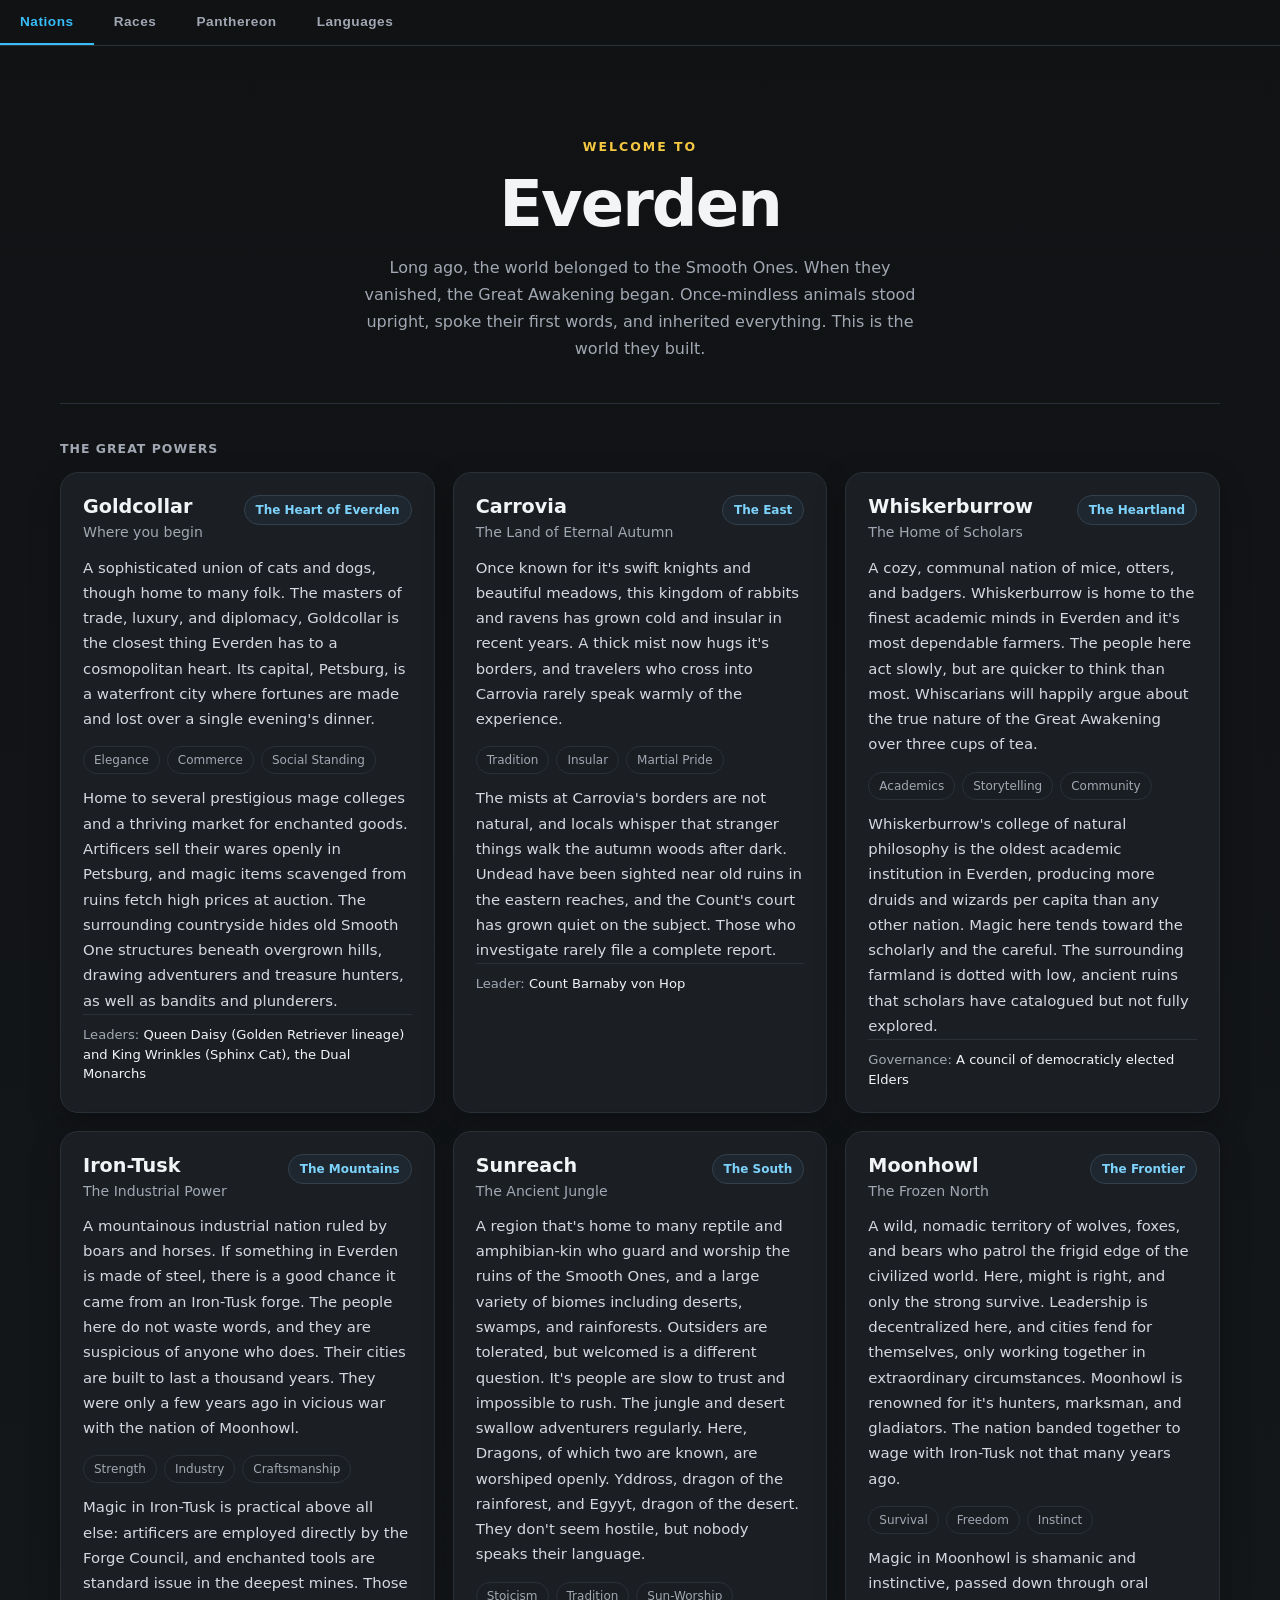
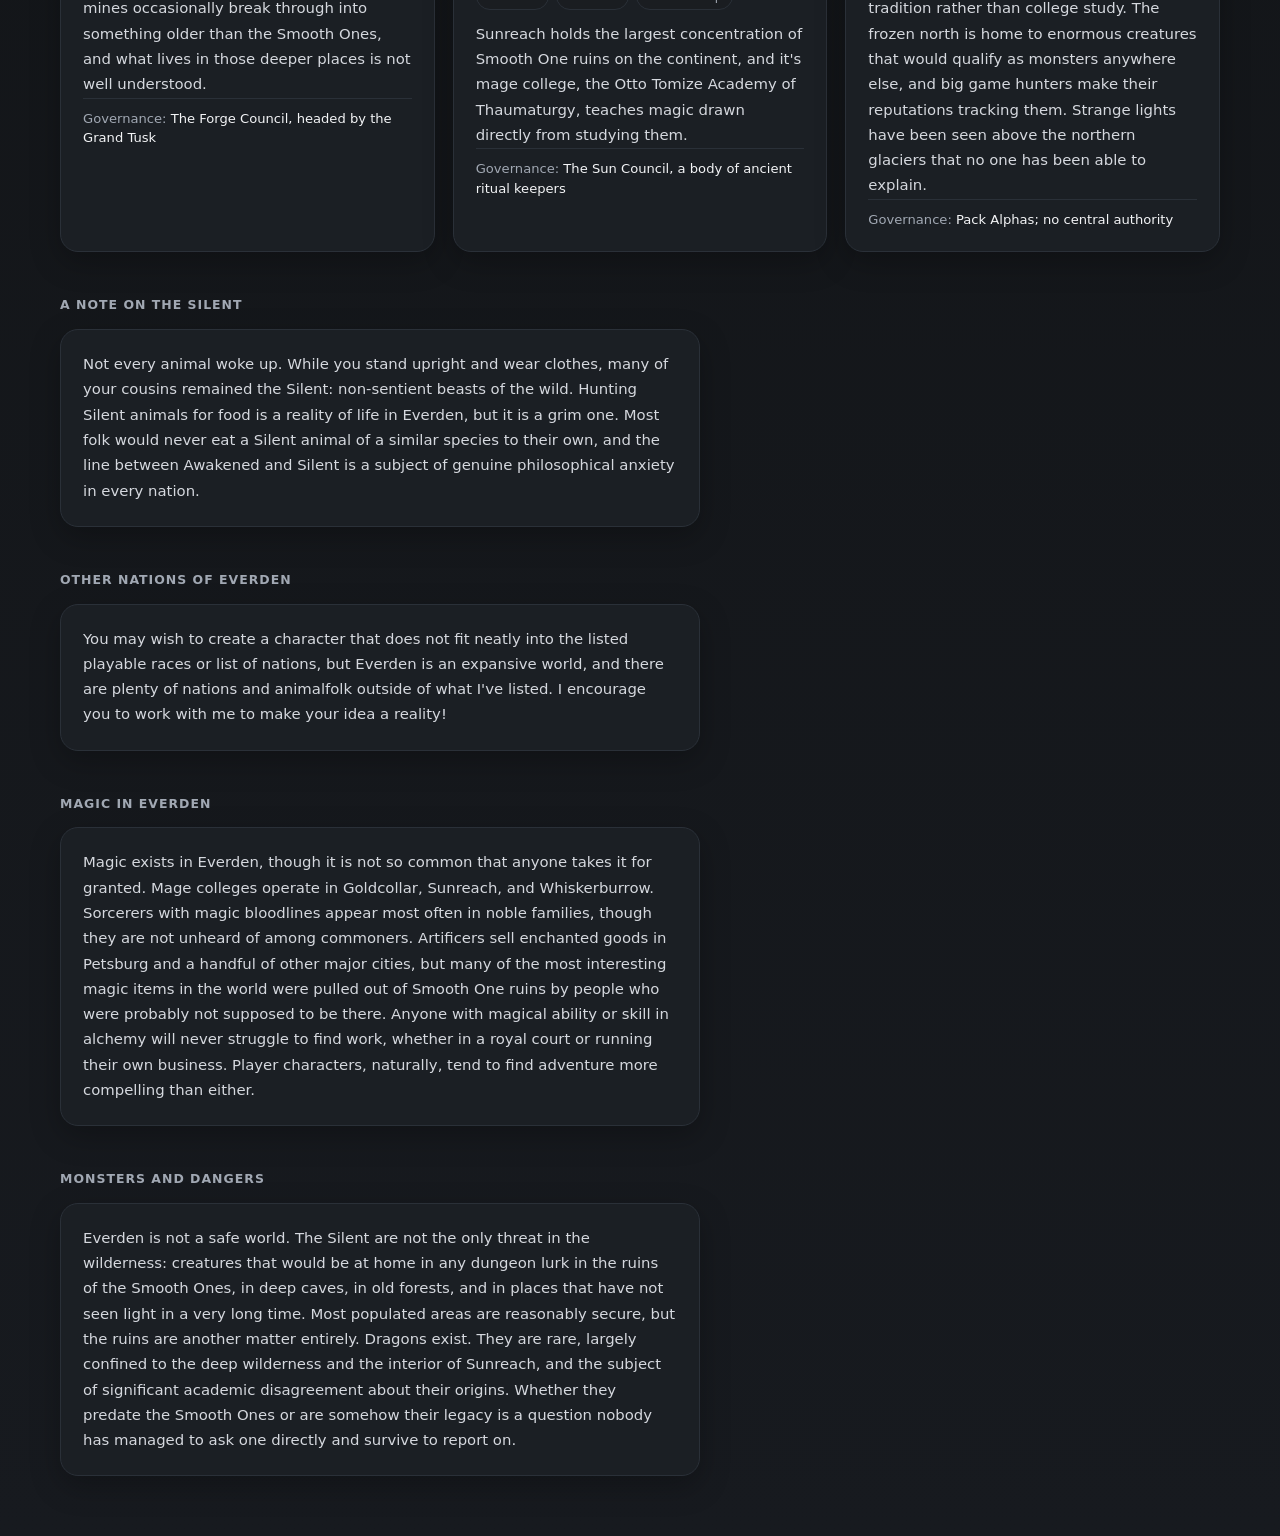
==== everden_player_guide.html @ 0671ece3 "Revert "Update everden_player_guide.html" This reverts commit 6091d88d4eac980567d1792a5ff1fd024de17f" ====
<!DOCTYPE html>
<html lang="en">
<head>
<meta charset="UTF-8" />
<meta name="viewport" content="width=device-width, initial-scale=1.0" />
<title>Everden Player Guide</title>

<style>
:root{
  --bg:#111315;
  --bg2:#1a1d21;
  --card:#1b1f24;
  --border:#2a3038;
  --text:#f3f4f6;
  --muted:#a1a8b3;
  --accent:#7dd3fc;
  --accent2:#38bdf8;
  --shadow:0 10px 30px rgba(0,0,0,.25);
  --radius:18px;
  --gold:#f5c842;
  --gold2:#e0a800;
  --amber:#d97706;
}

*{ box-sizing:border-box; margin:0; padding:0; }
html{ scroll-behavior:smooth; }

body{
  background:linear-gradient(to bottom,#101214,#171a1f);
  color:var(--text);
  font-family:Inter,system-ui,sans-serif;
  line-height:1.5;
  padding:0;
}

/* ── NAV ── */
.nav{
  position:sticky;
  top:0;
  z-index:100;
  background:rgba(17,19,21,.92);
  backdrop-filter:blur(12px);
  border-bottom:1px solid var(--border);
  display:flex;
  gap:0;
  overflow-x:auto;
  scrollbar-width:none;
}
.nav::-webkit-scrollbar{ display:none; }
.nav-btn{
  flex-shrink:0;
  background:none;
  border:none;
  color:var(--muted);
  font-size:.85rem;
  font-weight:600;
  letter-spacing:.04em;
  padding:14px 20px;
  cursor:pointer;
  border-bottom:2px solid transparent;
  transition:.15s;
  white-space:nowrap;
}
.nav-btn:hover{ color:var(--text); }
.nav-btn.active{ color:var(--accent2); border-bottom-color:var(--accent2); }

/* ── SECTIONS ── */
.section-wrap{
  display:none;
  max-width:1200px;
  margin:0 auto;
  padding:32px 20px 60px;
}
.section-wrap.active{ display:block; }

/* ── HERO ── */
.hero{
  text-align:center;
  padding:60px 20px 40px;
  border-bottom:1px solid var(--border);
  margin-bottom:36px;
}
.hero-eyebrow{
  font-size:.78rem;
  letter-spacing:.16em;
  text-transform:uppercase;
  color:var(--gold);
  font-weight:700;
  margin-bottom:14px;
}
.hero-title{
  font-size:clamp(2.4rem,7vw,4rem);
  font-weight:800;
  letter-spacing:-.03em;
  line-height:1.05;
  margin-bottom:16px;
}
.hero-sub{
  color:var(--muted);
  font-size:1rem;
  max-width:560px;
  margin:0 auto;
  line-height:1.7;
}

/* ── SHARED LABELS ── */
.section-label{
  text-transform:uppercase;
  letter-spacing:.08em;
  font-size:.78rem;
  color:var(--muted);
  margin-bottom:14px;
  margin-top:36px;
  font-weight:700;
}
.section-label:first-child{ margin-top:0; }

/* ══════════════════════════════
   SECTION 1: NATIONS
══════════════════════════════ */
.nation-grid{
  display:grid;
  grid-template-columns:repeat(auto-fill,minmax(340px,1fr));
  gap:18px;
}
.nation-card{
  background:var(--card);
  border:1px solid var(--border);
  border-radius:var(--radius);
  padding:22px;
  box-shadow:var(--shadow);
}
.nation-card-top{
  display:flex;
  justify-content:space-between;
  align-items:flex-start;
  gap:12px;
  margin-bottom:12px;
}
.nation-name{
  font-size:1.2rem;
  font-weight:700;
  line-height:1.2;
}
.nation-subtitle{
  color:var(--muted);
  font-size:.88rem;
  margin-top:4px;
}
.nation-badge{
  flex-shrink:0;
  background:#1e2730;
  border:1px solid #32404d;
  color:var(--accent);
  padding:5px 11px;
  border-radius:999px;
  font-size:.75rem;
  font-weight:600;
  white-space:nowrap;
}
.nation-desc{
  color:#d5d8de;
  font-size:.93rem;
  line-height:1.7;
  margin-bottom:14px;
}
.nation-values{
  display:flex;
  flex-wrap:wrap;
  gap:7px;
  margin-bottom:12px;
}
.tag{
  background:var(--bg2);
  border:1px solid var(--border);
  color:var(--muted);
  padding:4px 10px;
  border-radius:999px;
  font-size:.75rem;
}
.nation-leader{
  font-size:.82rem;
  color:var(--muted);
  border-top:1px solid var(--border);
  padding-top:10px;
}
.nation-leader span{
  color:var(--text);
}

/* ══════════════════════════════
   SECTION 2: RACES
══════════════════════════════ */
.search-wrap{
  position:sticky;
  top:49px;
  z-index:50;
  margin-bottom:24px;
  backdrop-filter:blur(10px);
}
.search{
  width:100%;
  padding:14px 18px;
  border-radius:16px;
  border:1px solid var(--border);
  background:rgba(27,31,36,.92);
  color:var(--text);
  font-size:1rem;
  outline:none;
  box-shadow:var(--shadow);
}
.search:focus{ border-color:var(--accent2); }

.race-grid{
  display:grid;
  grid-template-columns:repeat(auto-fill,minmax(320px,1fr));
  gap:18px;
}
.card{
  background:var(--card);
  border:1px solid var(--border);
  border-radius:var(--radius);
  padding:20px;
  cursor:pointer;
  transition:.18s ease;
  box-shadow:var(--shadow);
}
.card:hover{ transform:translateY(-3px); border-color:#3b4450; }
.card-top{
  display:flex;
  justify-content:space-between;
  align-items:flex-start;
  gap:12px;
  margin-bottom:12px;
}
.card-name{ font-size:1.25rem; font-weight:700; }
.card-animal{ color:var(--muted); font-size:.92rem; }
.speed{
  flex-shrink:0;
  background:#222933;
  color:var(--accent);
  border:1px solid #32404d;
  padding:6px 10px;
  border-radius:999px;
  font-size:.8rem;
  font-weight:600;
}
.pills{ display:flex; flex-wrap:wrap; gap:8px; margin-bottom:14px; }
.pill{
  background:var(--bg2);
  border:1px solid var(--border);
  color:var(--muted);
  padding:5px 10px;
  border-radius:999px;
  font-size:.75rem;
}
.preview{ display:flex; flex-direction:column; gap:10px; }
.preview-trait{
  border-top:1px solid var(--border);
  padding-top:10px;
  font-size:.92rem;
  color:#d8dbe0;
}
.preview-trait strong{ color:white; }
.more{ color:var(--muted); font-size:.8rem; }

.detail{ display:none; }
.detail.active{ display:block; }
.detail-card{
  background:var(--card);
  border:1px solid var(--border);
  border-radius:24px;
  padding:28px;
  box-shadow:var(--shadow);
}
.detail-header{
  display:flex;
  flex-wrap:wrap;
  justify-content:space-between;
  gap:16px;
  margin-bottom:20px;
}
.detail-title{
  font-size:clamp(2rem,6vw,3rem);
  font-weight:800;
  line-height:1;
}
.detail-sub{ color:var(--muted); margin-top:8px; }
.back{
  background:none;
  border:none;
  color:var(--accent);
  font-size:1rem;
  margin-bottom:18px;
  cursor:pointer;
}
.lore{
  background:var(--bg2);
  border:1px solid var(--border);
  padding:18px;
  border-radius:18px;
  color:#d5d8de;
  margin-bottom:24px;
  line-height:1.7;
}
.traits{ display:flex; flex-direction:column; gap:14px; }
.full-trait{
  background:var(--bg2);
  border:1px solid var(--border);
  border-radius:16px;
  padding:16px;
  line-height:1.65;
  color:#d9dce2;
}
.full-trait strong{ color:white; }
.origin{
  background:var(--bg2);
  border:1px solid var(--border);
  border-radius:16px;
  padding:16px;
  color:#d9dce2;
}
.empty{ text-align:center; padding:60px 20px; color:var(--muted); }

/* ══════════════════════════════
   SECTION 3: PANTHEON
══════════════════════════════ */
.god-grid{
  display:flex;
  flex-direction:column;
  gap:12px;
}
.god-card{
  background:var(--card);
  border:1px solid var(--border);
  border-radius:var(--radius);
  padding:0;
  overflow:hidden;
  box-shadow:var(--shadow);
  cursor:pointer;
  transition:.15s;
}
.god-card:hover{ border-color:#3b4450; }
.god-card-header{
  display:flex;
  align-items:center;
  gap:14px;
  padding:18px 20px;
}
.god-icon{
  width:40px;
  height:40px;
  border-radius:12px;
  display:flex;
  align-items:center;
  justify-content:center;
  font-size:1.3rem;
  flex-shrink:0;
}
.god-names{ flex:1; min-width:0; }
.god-name{ font-size:1.05rem; font-weight:700; }
.god-epithet{ color:var(--muted); font-size:.83rem; font-style:italic; margin-top:2px; }
.god-chevron{
  color:var(--muted);
  font-size:.9rem;
  transition:transform .2s;
  flex-shrink:0;
}
.god-card.open .god-chevron{ transform:rotate(180deg); }
.god-body{
  display:none;
  padding:0 20px 20px;
  border-top:1px solid var(--border);
}
.god-card.open .god-body{ display:block; }
.god-body p{
  font-size:.93rem;
  line-height:1.72;
  color:#d5d8de;
  margin-top:16px;
}
.god-body p em{
  color:var(--muted);
  font-style:italic;
}
.god-body .worshipers{
  display:flex;
  flex-wrap:wrap;
  gap:7px;
  margin-top:14px;
}

/* ══════════════════════════════
   SECTION 4: LANGUAGES
══════════════════════════════ */
.lang-grid{
  display:grid;
  grid-template-columns:repeat(auto-fill,minmax(300px,1fr));
  gap:18px;
}
.lang-card{
  background:var(--card);
  border:1px solid var(--border);
  border-radius:var(--radius);
  padding:20px;
  box-shadow:var(--shadow);
}
.lang-card.restricted{
  border-color:#3d2a10;
  background:#1a1610;
}
.lang-name{ font-size:1.15rem; font-weight:700; margin-bottom:4px; }
.lang-script{
  font-size:.78rem;
  color:var(--muted);
  margin-bottom:12px;
  text-transform:uppercase;
  letter-spacing:.06em;
}
.lang-desc{
  font-size:.92rem;
  color:#d5d8de;
  line-height:1.68;
}
.lang-restrict{
  margin-top:12px;
  background:#2d1a06;
  border:1px solid #5a3a10;
  border-radius:10px;
  padding:10px 12px;
  font-size:.8rem;
  color:#f5c842;
}

/* ── RESPONSIVE ── */
@media (max-width:700px){
  body{ padding:0; }
  .section-wrap{ padding:20px 14px 50px; }
  .race-grid, .nation-grid, .lang-grid{ grid-template-columns:1fr; gap:14px; }
  .card{ padding:18px; }
  .detail-card{ padding:20px; border-radius:20px; }
  .detail-title{ font-size:2rem; }
  .search{ font-size:16px; padding:14px 16px; }
  .card-top{ flex-direction:column; align-items:flex-start; }
  .speed{ align-self:flex-start; }
  .nav-btn{ padding:12px 14px; font-size:.78rem; }
  .hero{ padding:36px 16px 28px; }
}
</style>
</head>
<body>

<!-- NAV -->
<nav class="nav">
  <button class="nav-btn active" onclick="showSection('nations',this)">Nations</button>
  <button class="nav-btn" onclick="showSection('races',this)">Races</button>
  <button class="nav-btn" onclick="showSection('pantheon',this)">Panthereon</button>
  <button class="nav-btn" onclick="showSection('languages',this)">Languages</button>
</nav>

<!-- ══════════════════════════════
     SECTION: NATIONS
══════════════════════════════ -->
<div id="sec-nations" class="section-wrap active">
  <div class="hero">
    <div class="hero-eyebrow">Welcome to</div>
    <h1 class="hero-title">Everden</h1>
    <p class="hero-sub">Long ago, the world belonged to the Smooth Ones. When they vanished, the Great Awakening began. Once-mindless animals stood upright, spoke their first words, and inherited everything. This is the world they built.</p>
  </div>

  <div class="section-label">The Great Powers</div>
  <div class="nation-grid">

    <div class="nation-card">
      <div class="nation-card-top">
        <div>
          <div class="nation-name">Goldcollar</div>
          <div class="nation-subtitle">Where you begin</div>
        </div>
        <div class="nation-badge">The Heart of Everden</div>
      </div>
      <p class="nation-desc">A sophisticated union of cats and dogs, though home to many folk. The masters of trade, luxury, and diplomacy, Goldcollar is the closest thing Everden has to a cosmopolitan heart. Its capital, Petsburg, is a waterfront city where fortunes are made and lost over a single evening's dinner.</p>
      <div class="nation-values">
        <span class="tag">Elegance</span>
        <span class="tag">Commerce</span>
        <span class="tag">Social Standing</span>
      </div>
      <p class="nation-desc" style="margin:12px 0 0;">Home to several prestigious mage colleges and a thriving market for enchanted goods. Artificers sell their wares openly in Petsburg, and magic items scavenged from ruins fetch high prices at auction. The surrounding countryside hides old Smooth One structures beneath overgrown hills, drawing adventurers and treasure hunters, as well as bandits and plunderers.</p>
      <div class="nation-leader">Leaders: <span>Queen Daisy (Golden Retriever lineage) and King Wrinkles (Sphinx Cat), the Dual Monarchs</span></div>
    </div>

    <div class="nation-card">
      <div class="nation-card-top">
        <div>
          <div class="nation-name">Carrovia</div>
          <div class="nation-subtitle">The Land of Eternal Autumn</div>
        </div>
        <div class="nation-badge">The East</div>
      </div>
      <p class="nation-desc">Once known for it's swift knights and beautiful meadows, this kingdom of rabbits and ravens has grown cold and insular in recent years. A thick mist now hugs it's borders, and travelers who cross into Carrovia rarely speak warmly of the experience.</p>
      <div class="nation-values">
        <span class="tag">Tradition</span>
        <span class="tag">Insular</span>
        <span class="tag">Martial Pride</span>
      </div>
      <p class="nation-desc" style="margin:12px 0 0;">The mists at Carrovia's borders are not natural, and locals whisper that stranger things walk the autumn woods after dark. Undead have been sighted near old ruins in the eastern reaches, and the Count's court has grown quiet on the subject. Those who investigate rarely file a complete report.</p>
      <div class="nation-leader">Leader: <span>Count Barnaby von Hop</span></div>
    </div>

    <div class="nation-card">
      <div class="nation-card-top">
        <div>
          <div class="nation-name">Whiskerburrow</div>
          <div class="nation-subtitle">The Home of Scholars</div>
        </div>
        <div class="nation-badge">The Heartland</div>
      </div>
      <p class="nation-desc">A cozy, communal nation of mice, otters, and badgers. Whiskerburrow is home to the finest academic minds in Everden and it's most dependable farmers. The people here act slowly, but are quicker to think than most. Whiscarians will happily argue about the true nature of the Great Awakening over three cups of tea.</p>
      <div class="nation-values">
        <span class="tag">Academics</span>
        <span class="tag">Storytelling</span>
        <span class="tag">Community</span>
      </div>
      <p class="nation-desc" style="margin:12px 0 0;">Whiskerburrow's college of natural philosophy is the oldest academic institution in Everden, producing more druids and wizards per capita than any other nation. Magic here tends toward the scholarly and the careful. The surrounding farmland is dotted with low, ancient ruins that scholars have catalogued but not fully explored.</p>
      <div class="nation-leader">Governance: <span>A council of democraticly elected Elders</span></div>
    </div>

    <div class="nation-card">
      <div class="nation-card-top">
        <div>
          <div class="nation-name">Iron-Tusk</div>
          <div class="nation-subtitle">The Industrial Power</div>
        </div>
        <div class="nation-badge">The Mountains</div>
      </div>
      <p class="nation-desc">A mountainous industrial nation ruled by boars and horses. If something in Everden is made of steel, there is a good chance it came from an Iron-Tusk forge. The people here do not waste words, and they are suspicious of anyone who does. Their cities are built to last a thousand years. They were only a few years ago in vicious war with the nation of Moonhowl.</p>
      <div class="nation-values">
        <span class="tag">Strength</span>
        <span class="tag">Industry</span>
        <span class="tag">Craftsmanship</span>
      </div>
      <p class="nation-desc" style="margin:12px 0 0;">Magic in Iron-Tusk is practical above all else: artificers are employed directly by the Forge Council, and enchanted tools are standard issue in the deepest mines. Those mines occasionally break through into something older than the Smooth Ones, and what lives in those deeper places is not well understood.</p>
      <div class="nation-leader">Governance: <span>The Forge Council, headed by the Grand Tusk</span></div>
    </div>

    <div class="nation-card">
      <div class="nation-card-top">
        <div>
          <div class="nation-name">Sunreach</div>
          <div class="nation-subtitle">The Ancient Jungle</div>
        </div>
        <div class="nation-badge">The South</div>
      </div>
      <p class="nation-desc">A region that's home to many reptile and amphibian-kin who guard and worship the ruins of the Smooth Ones, and a large variety of biomes including deserts, swamps, and rainforests. Outsiders are tolerated, but welcomed is a different question. It's people are slow to trust and impossible to rush. The jungle and desert swallow adventurers regularly. Here, Dragons, of which two are known, are worshiped openly. Yddross, dragon of the rainforest, and Egyyt, dragon of the desert. They don't seem hostile, but nobody speaks their language.</p>
      <div class="nation-values">
        <span class="tag">Stoicism</span>
        <span class="tag">Tradition</span>
        <span class="tag">Sun-Worship</span>
      </div>
      <p class="nation-desc" style="margin:12px 0 0;">Sunreach holds the largest concentration of Smooth One ruins on the continent, and it's mage college, the Otto Tomize Academy of Thaumaturgy, teaches magic drawn directly from studying them.</p>
      <div class="nation-leader">Governance: <span>The Sun Council, a body of ancient ritual keepers</span></div>
    </div>

    <div class="nation-card">
      <div class="nation-card-top">
        <div>
          <div class="nation-name">Moonhowl</div>
          <div class="nation-subtitle">The Frozen North</div>
        </div>
        <div class="nation-badge">The Frontier</div>
      </div>
      <p class="nation-desc">A wild, nomadic territory of wolves, foxes, and bears who patrol the frigid edge of the civilized world. Here, might is right, and only the strong survive. Leadership is decentralized here, and cities fend for themselves, only working together in extraordinary circumstances. Moonhowl is renowned for it's hunters, marksman, and gladiators. The nation banded together to wage with Iron-Tusk not that many years ago.</p>
      <div class="nation-values">
        <span class="tag">Survival</span>
        <span class="tag">Freedom</span>
        <span class="tag">Instinct</span>
      </div>
      <p class="nation-desc" style="margin:12px 0 0;">Magic in Moonhowl is shamanic and instinctive, passed down through oral tradition rather than college study. The frozen north is home to enormous creatures that would qualify as monsters anywhere else, and big game hunters make their reputations tracking them. Strange lights have been seen above the northern glaciers that no one has been able to explain.</p>
      <div class="nation-leader">Governance: <span>Pack Alphas; no central authority</span></div>
    </div>

  </div>

  <div class="section-label" style="margin-top:44px;">A Note on the Silent</div>
  <div class="nation-card" style="max-width:640px;">
    <p class="nation-desc" style="margin:0;">Not every animal woke up. While you stand upright and wear clothes, many of your cousins remained the Silent: non-sentient beasts of the wild. Hunting Silent animals for food is a reality of life in Everden, but it is a grim one. Most folk would never eat a Silent animal of a similar species to their own, and the line between Awakened and Silent is a subject of genuine philosophical anxiety in every nation.</p>
  </div>
  <div class="section-label" style="margin-top:44px;">Other nations of Everden</div>
  <div class="nation-card" style="max-width:640px;">
    <p class="nation-desc" style="margin:0;">You may wish to create a character that does not fit neatly into the listed playable races or list of nations, but Everden is an expansive world, and there are plenty of nations and animalfolk outside of what I've listed. I encourage you to work with me to make your idea a reality!</p>
  </div>

  <div class="section-label" style="margin-top:44px;">Magic in Everden</div>
<div class="nation-card" style="max-width:640px;">
  <p class="nation-desc" style="margin:0;">Magic exists in Everden, though it is not so common that anyone takes it for granted. Mage colleges operate in Goldcollar, Sunreach, and Whiskerburrow. Sorcerers with magic bloodlines appear most often in noble families, though they are not unheard of among commoners. Artificers sell enchanted goods in Petsburg and a handful of other major cities, but many of the most interesting magic items in the world were pulled out of Smooth One ruins by people who were probably not supposed to be there. Anyone with magical ability or skill in alchemy will never struggle to find work, whether in a royal court or running their own business. Player characters, naturally, tend to find adventure more compelling than either.</p>
</div>

<div class="section-label" style="margin-top:44px;">Monsters and Dangers</div>
<div class="nation-card" style="max-width:640px;">
  <p class="nation-desc" style="margin:0;">Everden is not a safe world. The Silent are not the only threat in the wilderness: creatures that would be at home in any dungeon lurk in the ruins of the Smooth Ones, in deep caves, in old forests, and in places that have not seen light in a very long time. Most populated areas are reasonably secure, but the ruins are another matter entirely. Dragons exist. They are rare, largely confined to the deep wilderness and the interior of Sunreach, and the subject of significant academic disagreement about their origins. Whether they predate the Smooth Ones or are somehow their legacy is a question nobody has managed to ask one directly and survive to report on.</p>
</div>
</div>

<!-- ══════════════════════════════
     SECTION: RACES
══════════════════════════════ -->
<div id="sec-races" class="section-wrap">
  <div class="section-label" style="margin-top:0;">Playable Species</div>
  <div class="search-wrap">
    <input class="search" type="text" id="search" placeholder="Search races..." oninput="renderRaces()" />
  </div>
  <div id="race-grid" class="race-grid"></div>
  <div id="race-detail" class="detail"></div>
</div>

<!-- ══════════════════════════════
     SECTION: PANTHEON
══════════════════════════════ -->
<div id="sec-pantheon" class="section-wrap">
  <p>The people of Everden worship a large variety of gods and goddesses. Click on a god to learn more.</p>

  <div class="section-label" style="margin-top:10;">Light and Life</div>
  <div class="god-grid">

    <div class="god-card" onclick="this.classList.toggle('open')">
      <div class="god-card-header">
        <div class="god-icon" style="background:#2a2010;">🌅</div>
        <div class="god-names">
          <div class="god-name">The Dawnthumper</div>
          <div class="god-epithet">He Who Greets the Morning</div>
          <!-- Lathander -->
        </div>
        <span class="god-chevron">▾</span>
      </div>
      <div class="god-body">
        <p>Depicted as a golden rabbit standing upright on a hilltop, ears raised toward a sunrise, the Dawnthumper is the patron of new beginnings, spring harvests, and swift legs. He is said to have thumped the ground three times at the moment of the Great Awakening, sending the tremor of consciousness through every burrow and warren in the land. His temples face east, and services are held at dawn, often beginning before the sun has fully crested the horizon.</p>
        <p>The horsefolk of Iron-Tusk have begun to adopt their own vision of this god, calling him the Dawntrotter and depicting him as a blazingly fast steed. Their depictions often focus more on his speed and power, as well as his flowing mane.</p>
        <p><em>"Thump once for what was lost. Thump twice for what is here. Thump thrice for what is coming." - Common Carrovian morning prayer</em></p>
        <div class="worshipers"><span class="tag">Rabbitfolk (Carrovia)</span><span class="tag">Horsefolk (Iron-Tusk)</span><span class="tag">Farmers</span><span class="tag">Midwives</span><span class="tag">Travelers</span></div>
      </div>
    </div>

    <div class="god-card" onclick="this.classList.toggle('open')">
      <div class="god-card-header">
        <div class="god-icon" style="background:#0a2018;">🌿</div>
        <div class="god-names">
          <div class="god-name">The Still Pool</div>
          <div class="god-epithet">Lady of the Quiet Water</div>
          <!-- Eldath -->
        </div>
        <span class="god-chevron">▾</span>
      </div>
      <div class="god-body">
        <p>Revered as a peaceful otter floating in an ancient, reflective lake, the Still Pool is the goddess of peace, sanctuary, and hidden places. Her shrines are built beside ponds and slow rivers, never on moving water. She is the patron deity of Whiskerburrow, and her clergy will tell you that their philosophy of community and careful listening  reflects her nature perfectly. To harm someone who has claimed sanctuary at one of her shrines is considered a grave sin.</p>
        <p><em>Whiskerburrow scholars debate endlessly whether the Still Pool predates the Great Awakening, or whether the Awakening itself was her doing, a gift of quiet understanding poured into every creature.</em></p>
        <div class="worshipers"><span class="tag">Otterfolk (Whiskerburrow)</span><span class="tag">Scholars</span><span class="tag">Healers</span><span class="tag">Pacifists</span></div>
      </div>
    </div>

    <div class="god-card" onclick="this.classList.toggle('open')">
      <div class="god-card-header">
        <div class="god-icon" style="background:#0f1f0a;">🌾</div>
        <div class="god-names">
          <div class="god-name">The Great Sow</div>
          <div class="god-epithet">Mother of Plenty</div>
          <!-- Chauntea -->
        </div>
        <span class="god-chevron">▾</span>
      </div>
      <div class="god-body">
        <p>Carved into the every grain silo in Iron-Tusk and Whiskerburrow, the Great Sow is depicted as a large boar whose belly is always full and whose hooves bless every field. She demands labor, patience, and callused hands, but those who work the land faithfully are never without her favor. Her festivals are lively, raucous, and involve enormous communal feasts.</p>
        <p><em>"You don't pray to the Great Sow. You plant, grow, and harvest, and she notices."</em></p>
        <div class="worshipers"><span class="tag">Boarfolk (Iron-Tusk)</span><span class="tag">Mousefolk (Whiskerburrow)</span><span class="tag">Farmers</span><span class="tag">Brewers</span></div>
      </div>
    </div>

    <div class="god-card" onclick="this.classList.toggle('open')">
      <div class="god-card-header">
        <div class="god-icon" style="background:#0f1f0a;">❤️</div>
        <div class="god-names">
          <div class="god-name">The Love Bird</div>
          <div class="god-epithet">Protector of Beauty and Passion</div>
          <!-- Sune -->
        </div>
        <span class="god-chevron">▾</span>
      </div>
      <div class="god-body">
        <p>Depicted as two swans interlocked, their necks forming the shape of a heart. The Love Bird is a goddess of beauty in all its forms. Be they sights, sounds, smells, tastes, or feelings, the experience of pleasure is her domain. The feeling of love at first sight is said to be a direct divine intervention of the love bird, caused by an arrow shot by her cherrubic swan archers. Newlyweds of every nation and species give an offering of silks, perfumes, and beautiful trinkets to her temples to bless their marriage.</p>
        <p><em>"Beauty is more than skin deep; it issues from the core of one's being and shows one's fair (or foul) face to the world." - Lovebirdian saying.</em></p>
        <div class="worshipers"><span class="tag">Loving couples</span><span class="tag">Birdfolk</span><span class="tag">Artists</span><span class="tag">Priests</span></div>
      </div>
    </div>
    
    <div class="god-card" onclick="this.classList.toggle('open')">
      <div class="god-card-header">
        <div class="god-icon" style="background:#2a1520;">🦚</div>
        <div class="god-names">
          <div class="god-name">The Prismatic Peahen</div>
          <div class="god-epithet">Goddess of Pride and Party Animals</div>
          <!-- Lliira -->
        </div>
        <span class="god-chevron">▾</span>
      </div>
      <div class="god-body">
        <p>Depicted as a peafowl of such magnificent color that early temple murals had to be repainted twice because artists kept running out of pigment. Although her colors and plumage outshine even the most resplendant peacock, she is understood to be a peahen. This aspect has made her beloved by queer animalfolk across Everden, and a symbol of pride, acceptance, and understanding. Her clergy, called Party Animals, believe that pride, properly understood, is not a sin at all, but a form of worship. They're well-loved most everywhere for their love of bright, colorful parties and parades, held to celebrate even the most humdrum of occasions.</p>
        <p><em>"Wait, it's the one month anniversary of your 25th birthday? Why didn't you say so sooner? Sounds like it's time to PAAAAARTY!" - Something you're likely to hear if you're friends with a Party Animal</em></p>
        <div class="worshipers"><span class="tag">Party lovers</span><span class="tag">Performers</span><span class="tag">Queer folk</span><span class="tag">Anyone who has ever made an entrance</span></div>
      </div>
    </div>

  </div>



  <div class="section-label">Knowledge, Craft and Commerce</div>
  <div class="god-grid">

    <div class="god-card" onclick="this.classList.toggle('open')">
      <div class="god-card-header">
        <div class="god-icon" style="background:#0e1825;">📜</div>
        <div class="god-names">
          <div class="god-name">The Ink-Nosed One</div>
          <div class="god-epithet">Keeper of the Written Word</div>
          <!-- Deneir -->
        </div>
        <span class="god-chevron">▾</span>
      </div>
      <div class="god-body">
        <p>A small, perpetually distracted mouse with an ink-stained snout and spectacles made from smoothed glass. The Ink-Nosed One is the patron of scribes, cartographers, and anyone whose life depends on the written word. The Whiskerburrow Archive considers itself his temple, and their Archivists are his clergy. He is said to have hidden pieces of the Smooth One's history in plain sight, waiting for someone clever enough to read them.</p>
        <div class="worshipers"><span class="tag">Mousefolk (Whiskerburrow)</span><span class="tag">Mages</span><span class="tag">Cartographers</span><span class="tag">Awakening Scholars</span></div>
      </div>
    </div>

    <div class="god-card" onclick="this.classList.toggle('open')">
      <div class="god-card-header">
        <div class="god-icon" style="background:#221a05;">🪙</div>
        <div class="god-names">
          <div class="god-name">The Golden Collars</div>
          <div class="god-epithet">Patron of the Worthy Deal</div>
          <!-- Wuakeen -->
        </div>
        <span class="god-chevron">▾</span>
      </div>
      <div class="god-body">
        <p>Depicted as a regal two-headed creature with one cat head and one dog head. She is the goddess of honest commerce, fair trade, and the social contract. Her temples look much like banks, because they are banks. Merchants swear their contracts before her priests, and debts acknowledged under her seal are considered sacred obligations. The Dual Monarchs of Petsburg are her stewards, though the Church takes pains to remain above politics. The nation of Goldcollar takes it's name from her.</p>
        <p><em>She makes no distinction between the wealthy merchant and the market mouse, only between those who honor their deals and those who do not.</em></p>
        <div class="worshipers"><span class="tag">Catfolk (Goldcollar)</span><span class="tag">Dogfolk (Goldcollar)</span><span class="tag">Merchants</span><span class="tag">Bankers</span></div>
      </div>
    </div>

    <div class="god-card" onclick="this.classList.toggle('open')">
      <div class="god-card-header">
        <div class="god-icon" style="background:#1a1025;">🦊</div>
        <div class="god-names">
          <div class="god-name">Cunning Reynard</div>
          <div class="god-epithet">The Fox Who Walks Between</div>
          <!-- Mask -->
        </div>
        <span class="god-chevron">▾</span>
      </div>
      <div class="god-body">
        <p>Although some in Everden malign him as a god of thieves, he is more a god of the space between truth and lie, of cleverness and trickery. Reynard is a lean red fox in a green cloak, always smiling, always up to something. His worship is officially tolerated in Goldcollar, where lawyers quietly maintain a small shrine in most courthouses, and openly celebrated in Moonhowl, where cunning is survival. He has no formal temples, only back rooms, whisper-networks, and the smile shared between people who both know they are being clever at each other.</p>
        <div class="worshipers"><span class="tag">Foxfolk (Moonhowl)</span><span class="tag">Spies</span><span class="tag">Catfolk</span><span class="tag">Lawyers</span></div>
      </div>
    </div>

    <div class="god-card" onclick="this.classList.toggle('open')">
      <div class="god-card-header">
        <div class="god-icon" style="background:#1a1510;">🥾</div>
        <div class="god-names">
          <div class="god-name">Puss-in-Boots</div>
          <div class="god-epithet">The Cat Who Made His Own Luck</div>
          <!-- Tymora -->
        </div>
        <span class="god-chevron">▾</span>
      </div>
      <div class="god-body">
        <p>Where Reynard works in shadows and half-truths, Puss-in-Boots operates entirely in the open, with complete audacity. He is depicted as a swaggering cat in tall boots and a wide-brimmed hat, rapier sword at his hip, and he is celebrated for his dashing mortal deeds before ascending to godhood. He holds domain over good fortune, skill, victory, and adventurers. He is the patron of the ambitious poor, the self-made, and anyone who has ever refused to accept the status quo. His followers believe that confidence and conviction are their own form of magic. Devotees have no interest in lies. Their texts say he prefers to tell people exactly what he intends and then do it before they have a chance to tell him no.</p>
        <p><em>"He never pretended to be something he wasn't. He simply insisted on becoming it." - Pusserian saying</em></p>
        <div class="worshipers"><span class="tag">Catfolk (Goldcollar)</span><span class="tag">Rogues</span><span class="tag">Gamblers</span><span class="tag">The ambitious poor</span></div>
      </div>
    </div>

    <div class="god-card" onclick="this.classList.toggle('open')">
      <div class="god-card-header">
        <div class="god-icon" style="background:#0a1a18;">🦜</div>
        <div class="god-names">
          <div class="god-name">The First Voice</div>
          <div class="god-epithet">He Who Spoke and Was Heard</div>
          <!-- Oghma -->
        </div>
        <span class="god-chevron">▾</span>
      </div>
      <div class="god-body">
        <p>The god who granted animalkind their voices after the Great Awakening, or so his followers say. He is depicted as a parrot of every color perched on a branch that stretches across the entire sky. The First Voice governs language, lore, and the beauty of music and dance. His clergy are called Listeners, and they collect oral histories obsessively. There is a deep rivalry between his Listeners and the Ink-Nosed One's Archivists over what forms of recorded knowledge are more important.</p>
        <div class="worshipers"><span class="tag">Birdfolk</span><span class="tag">Bards</span><span class="tag">Historians</span><span class="tag">Linguists</span></div>
      </div>
    </div>

  </div>

  <div class="section-label">Iron, the Hunt, and Justice</div>
  <div class="god-grid">

    <div class="god-card" onclick="this.classList.toggle('open')">
      <div class="god-card-header">
        <div class="god-icon" style="background:#1f1010;">⚔️</div>
        <div class="god-names">
          <div class="god-name">The Forge Boar</div>
          <div class="god-epithet">He Who Does Not Yield</div>
          <!-- Tempus -->
        </div>
        <span class="god-chevron">▾</span>
      </div>
      <div class="god-body">
        <p>Often depicted as a massive boar with a scarred eyes and a broken tusk reforged in black iron, giving the nation of Iron-Tusk it's name. He is the god of honorable warfare, the forge, and the will to endure. His clergy are called Tuskers, warrior priests who wield hammers and blades. They consider retreat a theological question requiring intense deliberation. He respects strength and despises cowardice, but has no love for cruelty. He is said to have given the first horse their iron shoes, enabling the great cavalry charges that made other nations respect the military might of Boar and Horsefolk.</p>
        <div class="worshipers"><span class="tag">Boarfolk (Iron-Tusk)</span><span class="tag">Horsefolk (Iron-Tusk)</span><span class="tag">Soldiers</span><span class="tag">Smiths</span></div>
      </div>
    </div>

    <div class="god-card" onclick="this.classList.toggle('open')">
      <div class="god-card-header">
        <div class="god-icon" style="background:#0d1a0d;">🐺</div>
        <div class="god-names">
          <div class="god-name">Shakiri</div>
          <div class="god-epithet">First Hunter, Last Witness</div>
          <!-- Mielikki -->
        </div>
        <span class="god-chevron">▾</span>
      </div>
      <div class="god-body">
        <p>A beautiful she-wolf who moves with a deliberate grace. Shakiri is the patron of hunters, rangers, and those who venture into the wild places where the Silent still roam in great and dangerous numbers. Her teachings are simple: take only what is needed, honor the kill, and waste nothing. Moonhowl's young hunters dedicate their first successful Silent hunt to her. She also governs the difficult question of what separates the Awakened from the Silent, a topic her clergy address with nuance.</p>
        <p><em>"There's a she wolf in your closet. Let it out so it can breathe" - Ancient Shakirian saying regarding realeasing your inner strength.</em></p>
        <div class="worshipers"><span class="tag">Wolffolk (Moonhowl)</span><span class="tag">Rangers</span><span class="tag">Hunters</span><span class="tag">Druids</span></div>
      </div>
    </div>

    <div class="god-card" onclick="this.classList.toggle('open')">
      <div class="god-card-header">
        <div class="god-icon" style="background:#0e1520;">⚖️</div>
        <div class="god-names">
          <div class="god-name">The Blind Hound</div>
          <div class="god-epithet">He Who Judges</div>
          <!-- Tyr -->
        </div>
        <span class="god-chevron">▾</span>
      </div>
      <div class="god-body">
        <p>Depicted as a long haired white dog with a blindfold across his eyes and one paw missing, the Blind Hound is the god of justice. The missing paw is not a wound his followers mourn, it's believed he gave it willingly to seal away something dangerous, and he would do it again. His devotees are judges, city watchfolk, and paladins, who must parse the separation between morality and law, the difference between the letter of the law and the spirit. He is not a gentle god, and his justice upon the wicked can be brutal. Worshipers of The Blind Hound are often looked at with distrust or scorn by those with more nuanced views on ethics and justice.</p>
        <p><em>"A good dog is a hammer in the hand of The Blind One" - Common criticism of the Hound's followers.</em></p>
        <div class="worshipers"><span class="tag">Caninefolk (Goldcollar)</span><span class="tag">City Watch</span><span class="tag">Judges</span><span class="tag">Paladins</span></div>
      </div>
    </div>

  </div>

  <div class="section-label">Sun, Moon and Primal Forces</div>
  <div class="god-grid">

    <div class="god-card" onclick="this.classList.toggle('open')">
      <div class="god-card-header">
        <div class="god-icon" style="background:#221800;">☀️</div>
        <div class="god-names">
          <div class="god-name">The Blinding Crest</div>
          <div class="god-epithet">Lord of the Unveiled Sky</div>
          <!-- Amaunator -->
        </div>
        <span class="god-chevron">▾</span>
      </div>
      <div class="god-body">
        <p>Whereas the Dawnthumper is the sun as hope and beginning, the Blinding Crest is the sun as law and judgment. He is depicted as a massive frilled lizard with scales of glimmering gold and eyes too bright to look at directly. The people of Sunreach believe the Smooth Ones vanished because they built their towers so tall they blocked his light. His temples are open to the sky, and his rites are performed at high noon. His clergy can be intense company.</p>
        <p><em>Theologians in Whiskerburrow believe the Dawnthumper and the Blinding Crest are the same divine entity, simply perceived differently across cultures. The clergy of both gods find this suggestion blasphemous.</em></p>
        <div class="worshipers"><span class="tag">Lizardfolk (Sunreach)</span><span class="tag">Toadfolk (Sunreach)</span><span class="tag">Sun Priests</span></div>
      </div>
    </div>

    <div class="god-card" onclick="this.classList.toggle('open')">
      <div class="god-card-header">
        <div class="god-icon" style="background:#141020;">🌕</div>
        <div class="god-names">
          <div class="god-name">The Lunar Queen</div>
          <div class="god-epithet">She Who Lights the Night</div>
          <!-- Selune -->
        </div>
        <span class="god-chevron">▾</span>
      </div>
      <div class="god-body">
        <p>Depicted as a luminous white moth drifting across a night sky, trailing moon-dust from her wings. She is the goddess of the moon, navigation, and the comfort of darkness. It is said that her moon-dust created the stars in the sky, and sailors use those stars to navigate, and night-shift workers whisper thanks when the moon is full. She has a devoted following among wolf-kin and dogfolk, who howl insticively at the full moon as a form of worship.</p>
        <p><em>She and the Night Queen are considered theological opposites, and devotees of the Lunar Queen have an intense dislike of the Night Queen.</em></p>
        <div class="worshipers"><span class="tag">Wolffolk (Moonhowl)</span><span class="tag">Sailors</span><span class="tag">Night Travelers</span><span class="tag">Midwives</span></div>
      </div>
    </div>

  </div>

  <div class="section-label">Death, Shadows, and Darker Powers</div>
  <div class="god-grid">

    <div class="god-card" onclick="this.classList.toggle('open')">
      <div class="god-card-header">
        <div class="god-icon" style="background:#141414;">🪦</div>
        <div class="god-names">
          <div class="god-name">The Patient Badger</div>
          <div class="god-epithet">He Who Waits at the End of Every Tunnel</div>
          <!-- Kelemvor -->
        </div>
        <span class="god-chevron">▾</span>
      </div>
      <div class="god-body">
        <p>An enormous, still badger seated in a chamber of black stone, lantern in one great paw and scales in the other. He is not feared, merely respected, much as one respects the coming of winter. The Patient Badger judges the dead fairly and without emotion. His clergy are the undertakers, gravediggers, and hospice keepers of Everden, and among the most unfairly disliked clerics in any city. He has jurisdiction over the undead, which he considers an abomination against the natural order, and he acts on that opinion with some force.</p>
        <div class="worshipers"><span class="tag">Badgerfolk (Whiskerburrow)</span><span class="tag">Gravediggers</span><span class="tag">Judges</span><span class="tag">Molefolk</span></div>
      </div>
    </div>

    <div class="god-card" onclick="this.classList.toggle('open')">
      <div class="god-card-header">
        <div class="god-icon" style="background:#1f0f0f;">🌑</div>
        <div class="god-names">
          <div class="god-name">The Night Queen</div>
          <div class="god-epithet">Lady of Silken Ruin</div>
          <!-- Shar -->
        </div>
        <span class="god-chevron">▾</span>
      </div>
      <div class="god-body">
        <p>A black cat dressed in violet silk, half-hidden in shadow. The Night Queen is the goddess of secrets kept too long, grief that has rotted into turmoil, and the comfort of despair. She is not entirely evil; her clergy provide genuine solace to those in mourning, and she claims domain over secrets hidden by the darkness. However, her darkest teachings concern loss, and the idea that what is gone is in some ways more real than what remains. Her faith has grown more popular in Carrovia in recent years.</p>
        <p><em>She and the Lunar Queen are considered theological opposites, though scholars note they serve some of the same mourners. Devotees despise followers of the Lunar Queen.</em></p>
        <div class="worshipers"><span class="tag">Catfolk (some, in secret)</span><span class="tag">Grieving Nobility</span><span class="tag">Spies</span><span class="tag">Carrovia (recent surge)</span></div>
      </div>
    </div>

  </div>

  <div class="section-label">Outlawed and Feared</div>
  <div class="god-grid">

    <div class="god-card" onclick="this.classList.toggle('open')">
      <div class="god-card-header">
        <div class="god-icon" style="background:#0f0f0f;">🐍</div>
        <div class="god-names">
          <div class="god-name">The Viper Beneath</div>
          <div class="god-epithet">He Who Ate the Smooth Ones</div>
          <!-- Bhaal -->
        </div>
        <span class="god-chevron">▾</span>
      </div>
      <div class="god-body">
        <p>No one worships the Viper Beneath openly, and his name is not uttered in polite company. The theology is simple but terrible: he is not a god of murder so much as a god of inevitability, the belief that all things end in death. His cult has no temples, only cells. The only confirmed sign of his influence is the shape of a serpent, carved into the scene of a grizzly killing.</p>
        <div class="worshipers"><span class="tag">Outlawed (all nations)</span><span class="tag">Hidden Cells</span><span class="tag">Nihilists</span></div>
      </div>
    </div>

    <div class="section-label" style="margin-top:44px;">Other Powers</div>
    <div class="nation-card" style="max-width:640px;">
      <p class="nation-desc" style="margin:0;">The gods listed here are the most widely known across Everden, but they are not the only powers worthy of worship (or making a deal for power with). Local spirits, ancient beings, forgotten names, and stranger things exist at the edges of the known world. If none of the listed gods feel right for your character, talk to me and we can work something out together.</p>
    </div>

  </div>
</div>

<!-- ══════════════════════════════
     SECTION: LANGUAGES
══════════════════════════════ -->
<div id="sec-languages" class="section-wrap">
  <div class="section-label" style="margin-top:0;">Languages of Everden</div>
  <p style="color:var(--muted);font-size:.93rem;margin-bottom:24px;line-height:1.7;">Everden has it's own set of languages. Use these instead of the PHB language list during character creation. <b>Your character knows Collartongue and ONE other language from this list.</b> Your class and other features may give you additional languages, such as Druidic or Thieves' Cant.</p>

  <div class="lang-grid">

    <div class="lang-card" style="border-color:#2a3a1a;">
      <div class="lang-name">Collartongue</div>
      <div class="lang-script">Script: Repurposed Smooth One lettering - Common to all</div>
      <p class="lang-desc">The common trade tongue of Goldcollar and most of the civilized world. It evolved from several older languages over centuries of commerce. Every character speaks this by default. If someone in Everden speaks one language, it is this one.</p>
      <div class="lang-restrict">Treat Collartongue like Common during character creation.</div>
    </div>

    <div class="lang-card">
      <div class="lang-name">Whispersqueak</div>
      <div class="lang-script">Script: Flowing cursive</div>
      <p class="lang-desc">The native tongue of Carrovia and Whiskerburrow, spoken by rabbits, mice, and most small prey-folk. Used by academics, poets, and keepers of Great Awakening lore. It carries more vocabulary for concepts of memory, loss, and community than any other language in Everden.</p>
    </div>

    <div class="lang-card">
      <div class="lang-name">Ironmouth</div>
      <div class="lang-script">Script: Runic</div>
      <p class="lang-desc">The language of boars, horses, and the industrial folk of Iron-Tusk. Clipped, efficient, and loud. Foreigners often describe it as sounding permanently impatient. Its runic script was designed to be carved into metal, and most Ironmouth signage still is.</p>
    </div>

    <div class="lang-card">
      <div class="lang-name">Scalese</div>
      <div class="lang-script">Script: Pictographic</div>
      <p class="lang-desc">Spoken by lizards, toads, and the ancient peoples of Sunreach. One of the oldest living languages in Everden, with roots that may predate the Awakening itself. Its pictographic script is found on ruin walls throughout the jungle, some of it predating anything scholars can reliably date.</p>
    </div>

    <div class="lang-card">
      <div class="lang-name">Howltongue</div>
      <div class="lang-script">Script: None (oral tradition only)</div>
      <p class="lang-desc">The language of wolves, foxes, and the nomadic peoples of Moonhowl. Heavily tonal, making it notoriously difficult for outsiders to learn. A wrong pitch can change a greeting into an insult. Most Moonhowl folk use collartongue for writing, but only if strictly necessary.</p>
    </div>

    <div class="lang-card">
      <div class="lang-name">Plumesong</div>
      <div class="lang-script">Script: Musical Notation</div>
      <p class="lang-desc">Spoken by birds of all kinds. Contains sounds that no non-avian throat can fully reproduce, meaning most non-speakers learn only a rough approximation. Native speakers can always tell when they are being spoken to by an outsider, and they find it charming in the way that is almost condescending.</p>
    </div>

    <div class="lang-card restricted">
      <div class="lang-name">Smoothtalk</div>
      <div class="lang-script">Script: Classical Roman-style lettering</div>
      <p class="lang-desc">A dead language. The writing of the Smooth Ones, found today only in ruin inscriptions and crumbling ancient texts. Nobody speaks it natively or knows for certain what it actually sounded like. Scholars reconstruct it's pronunciation from best guesses and argue about it constantly.</p>
      <div class="lang-restrict">Requires 14 Intelligence or higher to learn.</div>
    </div>

  </div>
</div>

<script>
/* ── NAV ── */
function showSection(id, btn){
  document.querySelectorAll('.section-wrap').forEach(s=>s.classList.remove('active'));
  document.querySelectorAll('.nav-btn').forEach(b=>b.classList.remove('active'));
  document.getElementById('sec-'+id).classList.add('active');
  if(btn) btn.classList.add('active');
  window.scrollTo({top:0,behavior:'smooth'});
}

/* ── RACES ── */
const races=[
{id:0,name:"Lapine",animal:"Rabbit / hare",size:"Small or Medium",speed:35,traits:[
{n:"Keen Senses",d:"You have proficiency in the Perception skill."},
{n:"Lucky Foot",d:"When you roll a 1 on a d20 Test, you can reroll the die and must use the new roll. You can use this trait a number of times equal to your Proficiency Bonus, and you regain all uses when you finish a Long Rest."},
{n:"Leaping Lunge",d:"Your long jump and high jump distance is tripled."},
{n:"Darkvision",d:"You have Darkvision with a range of 60 feet."},
{n:"Startled Sprint",d:"As a Bonus Action, you can move up to your Speed without provoking Opportunity Attacks. Once you use this trait, you can't use it again until you finish a Short or Long Rest."}
],feat:"Alert or Speedy",lore:"Lapines are quick-witted, quick-footed folk who have built close-knit warrens across rolling meadowlands. Their long ears pick up the subtlest sounds, and their instinct to bolt at danger serves them as well in diplomacy as in battle. Many lapines are wanderers by nature, and their natural luck has saved more than a few from the teeth of fate."},
{id:1,name:"Murinae",animal:"Mouse / rat / squirrel",size:"Small (Mouse) or Medium (Rat and Squirrel)",speed:30,traits:[
{n:"Keen Senses",d:"You have proficiency in the Perception skill."},
{n:"Nimble Escape",d:"You can take the Disengage or Hide action as a Bonus Action."},
{n:"Hoarding Instinct",d:"You can always determine the shortest path to a hidden or stored object you personally concealed."},
{n:"Whisker Sense(Mouse, Rat) OR Scamper",d:"Mouse/Rat: You have Blindsight with a range of 10 feet, allowing you to detect creatures by vibration and scent even in darkness. Squirrel: You have a climb speed equal to your walk speed."},
{n:"Scurry",d:"You can move through the space of any creature Large or bigger without it counting as Difficult Terrain. Opportunity Attacks against you are made with disadvantage while you are moving through another creature's space."}
],feat:"Skulker or Magic Initiate",lore:"The Murinae are the most numerous folk in the known lands, found in every city, burrow, and forgotten cellar. Their size is no weakness: generations of survival have made them resourceful, observant, and extraordinarily hard to catch. Rat-kind Murinae often carry a reputation for cunning and commerce; mouse-kind for warmth and community. Squirrels are well liked by all kinds for their chipper demeanors."},
{id:2,name:"Vulpine",animal:"Fox / wolf",size:"Medium",speed:30,traits:[
{n:"Cunning Mind",d:"You have proficiency in the Deception or Persuasion skill (your choice)."},
{n:"Pack Sense",d:"You have advantage on Perception checks that rely on smell. You always know the direction of creatures you have previously scented within the past hour, as long as they are within 1 mile."},
{n:"Chase",d:"Once per turn, when you move at least 20 feet toward a creature, your next attack roll against it gains advantage."},
{n:"Foxfire Cunning (Fox) OR Pack Tactics (Wolf)",d:"Fox: When you roll Deception or Persuasion, you can add your Proficiency Bonus to the roll a second time. You can't use this feature again until you complete a long or short rest. Wolf: You have advantage on attack rolls against a creature if at least one of your allies is within 5 feet of that creature and isn't Incapacitated."},
{n:"Darkvision",d:"You have Darkvision with a range of 60 feet."}
],feat:"Actor (fox) or Inspiring Leader (wolf)",lore:"Vulpines split loosely into two cultures: solitary foxkind, who prize cleverness and self-reliance, and wolfkind, who build fierce, loyal packs. Both share sharp senses and a magnetic confidence that makes them natural leaders... or dangerous schemers."},
{id:3,name:"Musteline",animal:"Badger / mole / otter / weasel",size:"Small or Medium",speed:30,traits:[
{n:"Tenacious",d:"When you are reduced to 0 Hit Points but not killed outright, you can drop to 1 Hit Point instead. You can't use this trait again until you finish a Long Rest."},
{n:"Darkvision",d:"You have Darkvision with a range of 60 feet."},
{n:"Burrower (Badger/Mole) OR Swimmer (Otter) OR Slippery (Weasel)",d:"Badger/Mole: You have a Burrow speed of 15 feet. Otter: You have a Swim speed equal to your Speed and can hold your breath for up to 15 minutes. Weasel: Ability checks made to escape a Grapple or shackles are made with advantage, and you can squeeze through spaces a creature one size smaller than you could occupy."},
{n:"Scrappy",d:"When a creature misses you with a melee attack, you can use your reaction to move 5 feet without provoking Opportunity Attacks."},
{n:"Musk",d:"As a Reaction when you are hit by a melee attack, you can release a noxious spray. The attacker must succeed on a Constitution saving throw (DC = 8 + your Proficiency Bonus + your Constitution modifier) or be Poisoned until the end of their next turn."}
],feat:"Tough or Tavern Brawler",lore:"The Mustelinae are as varied as the streams and burrows they inhabit, but all share a fierce, tenacious quality that makes them formidable regardless of size. Badger-folk are stolid and territorial; otter-folk are jovial wanderers who follow the rivers; weasel-folk are slender, fast, and considerably more devious than their otter cousins care to admit."},
{id:4,name:"Avian",animal:"Crow / owl / sparrow / peacock",size:"Small or Medium",speed:30,traits:[
{n:"Flight",d:"As a bonus action, you can launch yourself 10 ft into the air and gain a fly speed equal to your walk speed for 30 seconds. Your hands must remain empty during this time or your flight will end. After this flight ends, you may glide while descending to the ground at a rate of 10 ft per second / 60 ft per round, and take no fall damage. You can't use this ability again until you complete a short rest."},
{n:"Sharp Eyes",d:"You have proficiency in the Perception skill. If you already have this proficiency, you gain Expertise in it instead."},
{n:"Corvid Cunning (Crow) OR Owl's Wisdom (Owl) OR Flock Instinct (Sparrow) OR Distracting Plumage (Peacock)",d:"Crow: You can mimic the voice of any creature you have heard within the past day, and you have advantage on History checks to recall information. Owl: You have advantage on Wisdom (Insight) checks and can cast Detect Magic once per Long Rest without a spell slot (Wisdom is your spellcasting modifier). Sparrow: When you use the Help action, the target gains a bonus to their d20 roll equal to your Proficiency Bonus. Peacock: When an ally you can see is being attacked, as a reaction you can unfurl your peacock plumage, imposing disadvantage on the attack. You can do this only once during an encounter."},
{n:"Skywise",d:"You always know which direction is north, the current time of day, and roughly how far you've traveled within the past 24 hours."},
{n:"Hollow Bones",d:"You have resistance to falling damage. However, your carrying capacity is halved."}
],feat:"Observant (owl/crow) or Healer (sparrow)",lore:"Avian-kind soar above the concerns of ground-bound folk, sometimes literally. Crow-folk are treasure-hunters and talespinners, fascinated by shiny objects and secret lore. Owl-folk are scholars and seers, moving through the night with uncanny silence. Sparrow-folk are the most sociable, building vast communal roosts and renowned for their generosity. Peacocks are known for their bright, colorful performances and parades, as well as their irresistible charms."},
{id:5,name:"Ranine",animal:"Frog / toad",size:"Small or Medium",speed:30,traits:[
{n:"Amphibious",d:"You can breathe air and water. You have a swim speed equal to your walk speed."},
{n:"Leaping Lunge",d:"Your long jump and high jump distance is tripled."},
{n:"Sticky Tongue",d:"As a Bonus Action, you can make a ranged attack (range 15 feet) using your tongue against an object or a creature of your size or smaller that is not being held. On a hit, the target is pulled up to 10 feet toward you, and if it is an object weighing 10 lbs. or less, it lands in your free hand."},
{n:"Slick Skin",d:"You have advantage on saving throws and ability checks to avoid or escape being Grappled or Restrained."},
{n:"Darkvision",d:"You have Darkvision with a range of 60 feet."}
],feat:"Athlete or War Caster",lore:"The Ranine are a patient, meditative people who strike with sudden explosive speed when provoked. Frog-folk tend to be lithe and impulsive; toad-folk are broader, slower to anger, and deeply philosophical. Both cultures center on oral tradition; their songs and stories are among the oldest in the known world."},
{id:6,name:"Lacertine",animal:"Lizard / gecko / skink",size:"Medium",speed:30,traits:[
{n:"Natural Armor",d:"You have tough, scaly skin. When unarmored, your AC equals 13 + your Dexterity modifier. You can use a shield and still benefit from this trait (this does not stack with unarmored defense skills from classes like barbarian and monk)."},
{n:"Wall Crawler",d:"You have a Climb speed equal to your walking speed, and you can climb on difficult surfaces including upside-down on ceilings without needing to make an ability check."},
{n:"Regenerate Tail",d:"If you are Grappled or Restrained, you can use your Reaction to drop your tail, immediately ending those conditions. Your tail regrows at the end of your next Long Rest."},
{n:"Darkvision",d:"You have Darkvision with a range of 60 feet."},
{n:"Hold Breath",d:"You can hold your breath for up to 15 minutes."}
],feat:"Athlete or Sentinel",lore:"Lacertines are among the most adaptable of the animalfolk, as comfortable on a sunbaked wall as in a dripping cave. Their calm, cold-blooded temperament reads as indifference to warmer-blooded folk, but Lacertines simply process the world at their own pace. They are renowned stoneworkers, acrobats, and scouts."},
{id:7,name:"Ursine",animal:"Bear",size:"Medium (tall)",speed:30,traits:[
{n:"Powerful Build",d:"You count as one size larger when determining carrying capacity and the weight you can push, drag, or lift. You also have advantage on saving throws against being knocked Prone."},
{n:"Bear's Endurance",d:"Your Hit Point maximum increases by 1, and it increases by 1 again whenever you gain a level."},
{n:"Claws",d:"Your claws are natural weapons. You can make one Claw attack as an action or bonus action (1d6 + Strength modifier slashing). This is not a Light weapon."},
{n:"Intimidating Presence",d:"You have proficiency in the Intimidation skill. You can attempt to Frighten a creature as an Action (Wisdom saving throw, DC = 8 + Proficiency Bonus + Charisma modifier). On a failed save, the creature is Frightened of you until the end of your next turn. Once you use this Bonus Action feature, you can't do so again until you finish a Short or Long Rest."},
{n:"Ursine Resilience",d:"You have advantage on saving throws against being Poisoned, and you have resistance to poison damage."}
],feat:"Tough or Great Weapon Master",lore:"Ursine-folk are the great pillars of the animalfolk world: massive, deliberate, and possessed of a deep patience that can, when finally exhausted, become terrifying. They are storytellers and memory-keepers as much as warriors, and an ursine elder's word carries the weight of history. Younger ursines are often found wandering far from their home territories, driven by a restlessness that fades only with age."},
{id:8,name:"Equine",animal:"Horse",size:"Medium (tall)",speed:35,traits:[
{n:"Fleet-Footed",d:"When you take the Dash action, you can move an additional number of feet equal to 5 times your Proficiency Bonus."},
{n:"Powerful Build",d:"You count as one size larger when determining carrying capacity and the weight you can push, drag, or lift."},
{n:"Open Stride",d:"Moving through nonmagical Difficult Terrain costs you no extra movement while Dashing."},
{n:"Surefooted",d:"You have advantage on saving throws and ability checks against effects that would knock you Prone or move you against your will. Difficult terrain does not slow your Dash action."},
{n:"Enduring March",d:"You require only 4 hours of sleep to gain the benefits of a Long Rest (you spend the other hours in light activity). You have advantage on Constitution saving throws against Exhaustion from forced marching or strenuous travel."}
],feat:"Charger or Athlete",lore:"Equine-folk are the great travellers and traders of the animalfolk lands, their roads and caravans stitching distant communities together. They are proud of their freedom above all else, and an equine pressed into servitude is a dangerous creature. They're known for an easy sociability and an instinct for reading people that makes them natural diplomats and merchants. Whatever you do, never ask to ride upon their backs."},
{id:9,name:"Cervine",animal:"Deer / boar",size:"Medium",speed:30,traits:[
{n:"Bounding Charge",d:"Opportunity attacks against you are made with disadvantage"},
{n:"Powerful Build",d:"You count as one size larger when determining carrying capacity and the weight you can push, drag, or lift."},
{n:"Fleet of Hoof",d:"Difficult terrain costs you no extra movement when you Dash."},
{n:"Stag's Presence (Deer) OR Boar's Fury (Boar)",d:"Deer: You can cast Calm Emotions without a spell slot (Wisdom, Intelligence, or Charisma is your spellcasting ability). Once you use this feature, you can't use it again until completing a long rest. Boar: When you are reduced to half your maximum Hit Points or lower, you have advantage on melee attack rolls."},
{n:"Keen Smell",d:"You have advantage on Perception checks that rely on smell."}
],feat:"Charger or Sentinel",lore:"Cervines command respect in most communities simply by walking into a room. Deer-folk are graceful diplomats and keepers of ancient forest law; boar-folk are stubborn, courageous, and notoriously hard to stop once they have decided on a course of action."},
{id:10,name:"Canine",animal:"Dog",size:"Medium",speed:30,traits:[
{n:"Loyal Bond",d:"Choose one creature as your Bonded Companion at the end of each Long Rest. While within 30 feet of your Bonded Companion, they have advantage on saving throws against being Frightened. If your companion drops to 0 Hit Points, you can use your Reaction to move up to your Speed toward them without provoking Opportunity Attacks."},
{n:"Tracker's Nose",d:"You have advantage on Wisdom (Perception) and Wisdom (Survival) checks that rely on smell. You can follow a scent trail up to 24 hours old, even through rain or other adverse conditions."},
{n:"Protective Instinct",d:"When an ally within 5 feet of you is hit by an attack, you can impose disadvantage on the attack roll as a Reaction. You can use this trait a number of times equal to your Proficiency Bonus after each long rest."},
{n:"Brave",d:"You have advantage on saving throws against being Frightened."},
{n:"Pack Coordination",d:"Once per turn when you hit a creature that another ally hit within the last 6 seconds, you deal an additional 1d4 damage of the same type."}
],feat:"Inspiring Leader or Shield Master",lore:"Canine-folk are the great loyalists of Everden, building communities of fierce devotion and mutual protection. They are found in every role from town guard to wandering merchant, and their reputation for keeping their word has made them prized partners in any enterprise. A canine's friendship is not easily won, but once given, it is lifelong."},
{id:11,name:"Feline",animal:"Cat",size:"Small or Medium",speed:35,traits:[
{n:"Always Land",d:"You never take falling damage from falls of 30 feet or less, and you land on your feet. For greater falls, reduce the damage as if the fall were 30 feet shorter."},
{n:"Retractable Claws",d:"Your claws are natural weapons. You can make one Claw attack as an action or bonus action (1d4 + Strength or Dexterity modifier slashing). You can retract them at will; when retracted, your footsteps make no sound when barefoot."},
{n:"Nine Lives",d:"When you are reduced to 0 Hit Points but not killed outright, you can set your Hit Points to 9 instead. You can't use this trait again until you finish a Long Rest. You may only use this trait 9 times total, ever."},
{n:"Darkvision",d:"You have Darkvision with a range of 60 feet."},
{n:"Uncanny Curiosity",d:"You have proficiency in the Investigation skill. You have advantage on Intelligence (Investigation) checks to examine objects, mechanisms, or documents you can physically handle."}
],feat:"Skulker or Alert",lore:"Feline-folk are infuriatingly self-possessed. Serene in crisis, curious at the worst moments, and possessed of an independence that their allies sometimes call unhelpful. Domestic cat-folk are urban sophisticates who move through cities like shadows; wilder cat-folk such as lynx or bobcat lineages tend toward solitary ranger lives deep in unclaimed territory."}
];

function showGrid(){
  document.getElementById('race-grid').style.display='grid';
  const d=document.getElementById('race-detail');
  d.classList.remove('active');
  d.innerHTML='';
  window.scrollTo({top:0,behavior:'smooth'});
}

function showDetail(id){
  const r=races.find(x=>x.id===id);
  document.getElementById('race-grid').style.display='none';
  const detail=document.getElementById('race-detail');
  detail.classList.add('active');
  detail.innerHTML=`
    <button class="back" onclick="showGrid()">← Back to all races</button>
    <div class="detail-card">
      <div class="detail-header">
        <div>
          <div class="detail-title">${r.name}</div>
          <div class="detail-sub">${r.animal} · ${r.size} · ${r.speed} ft speed</div>
        </div>
        <div class="pills"><div class="pill">${r.traits.length} Traits</div></div>
      </div>
      <div class="lore">${r.lore}</div>
      <div class="section">
        <div class="section-label">Species Traits</div>
        <div class="traits">
          ${r.traits.map(t=>`<div class="full-trait"><strong>${t.n}.</strong> ${t.d}</div>`).join('')}
        </div>
      </div>
      <div class="section">
        <div class="section-label">Base Information</div>
        <div class="origin">Creature Type: Humanoid<br>Move Speed: ${r.speed} ft</div>
      </div>
    </div>
  `;
  window.scrollTo({top:0,behavior:'smooth'});
}

function renderRaces(){
  const q=document.getElementById('search').value.toLowerCase();
  const filtered=races.filter(r=>!q||r.name.toLowerCase().includes(q)||r.animal.toLowerCase().includes(q));
  const grid=document.getElementById('race-grid');
  if(!filtered.length){ grid.innerHTML='<div class="empty">No races found.</div>'; return; }
  grid.innerHTML=filtered.map(r=>`
    <div class="card" onclick="showDetail(${r.id})">
      <div class="card-top">
        <div><div class="card-name">${r.name}</div><div class="card-animal">${r.animal}</div></div>
        <div class="speed">${r.speed} ft</div>
      </div>
      <div class="pills"><div class="pill">${r.size}</div><div class="pill">${r.traits.length} traits</div></div>
      <div class="preview">
        ${r.traits.slice(0,2).map(t=>`<div class="preview-trait"><strong>${t.n}.</strong> ${t.d.substring(0,90)}${t.d.length>90?'…':''}</div>`).join('')}
        <div class="more">+ ${r.traits.length-2} more traits</div>
      </div>
    </div>
  `).join('');
}

renderRaces();
</script>
</body>
</html>
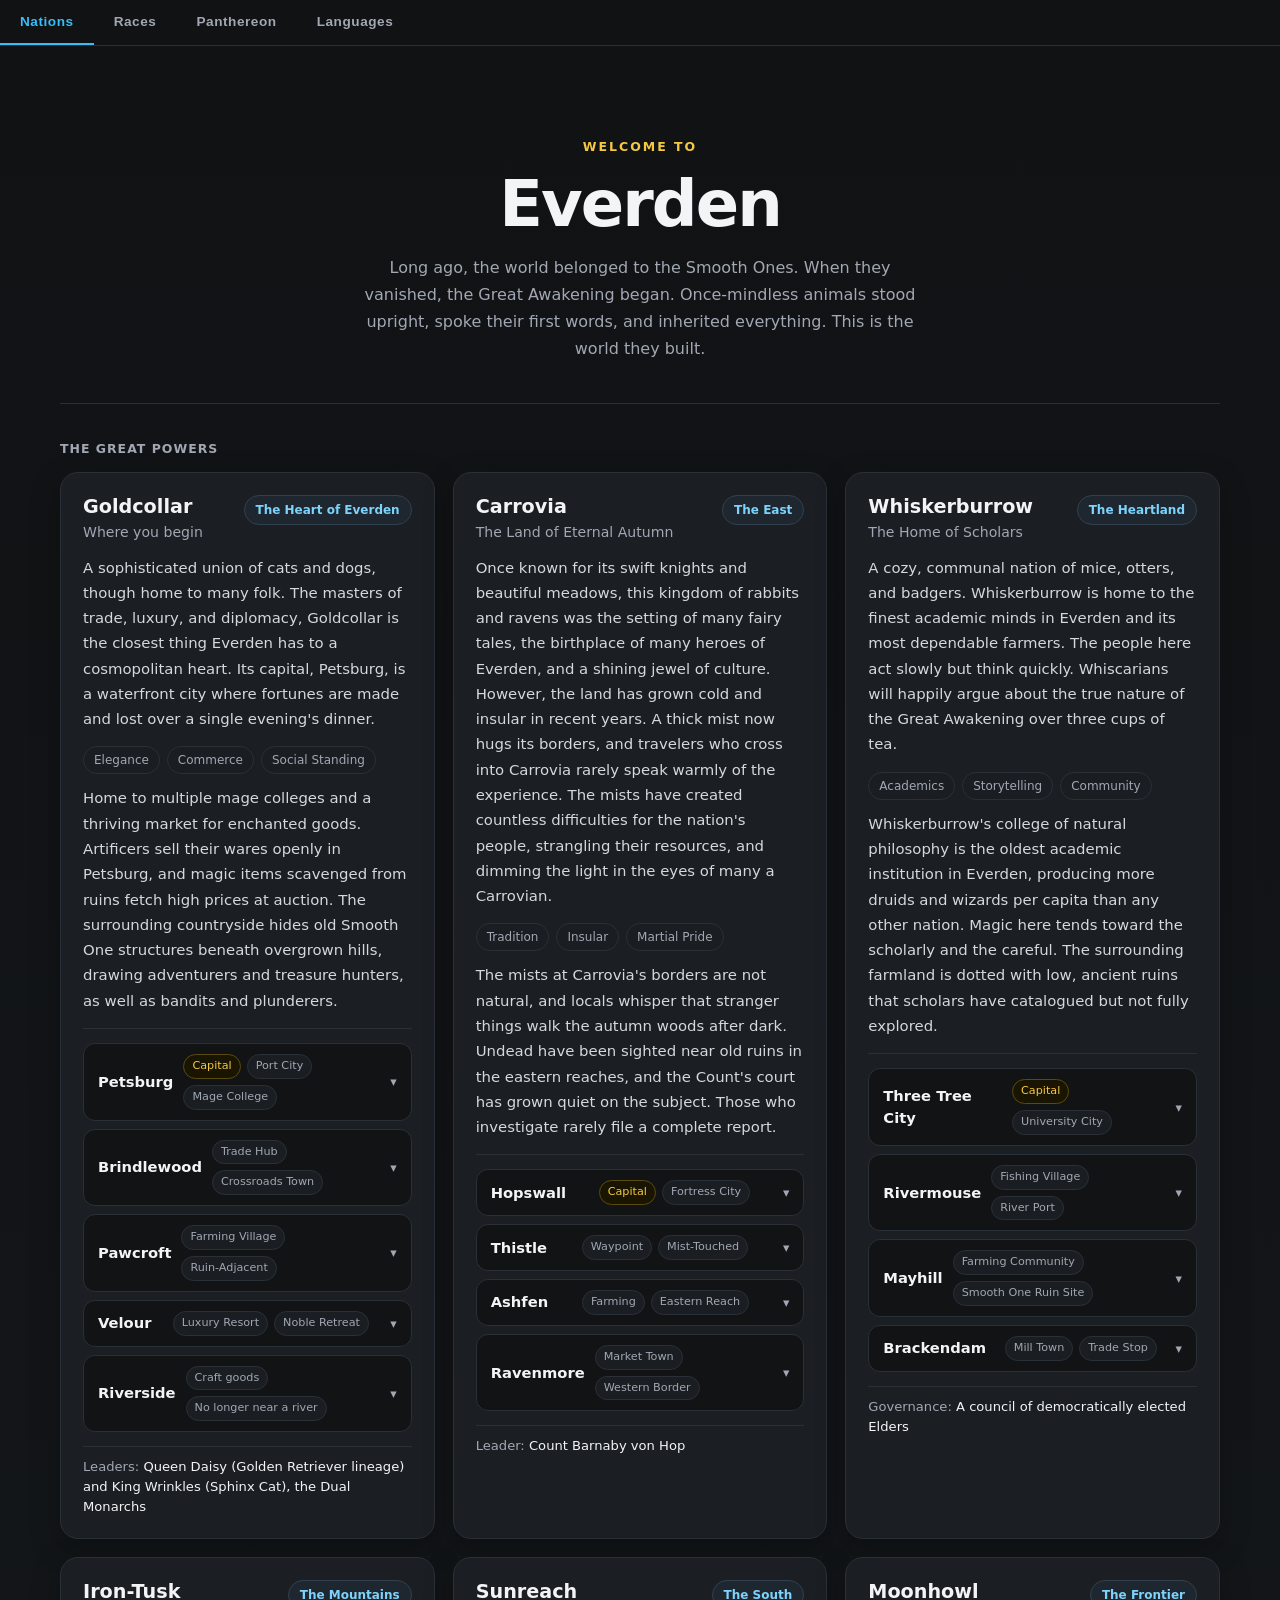
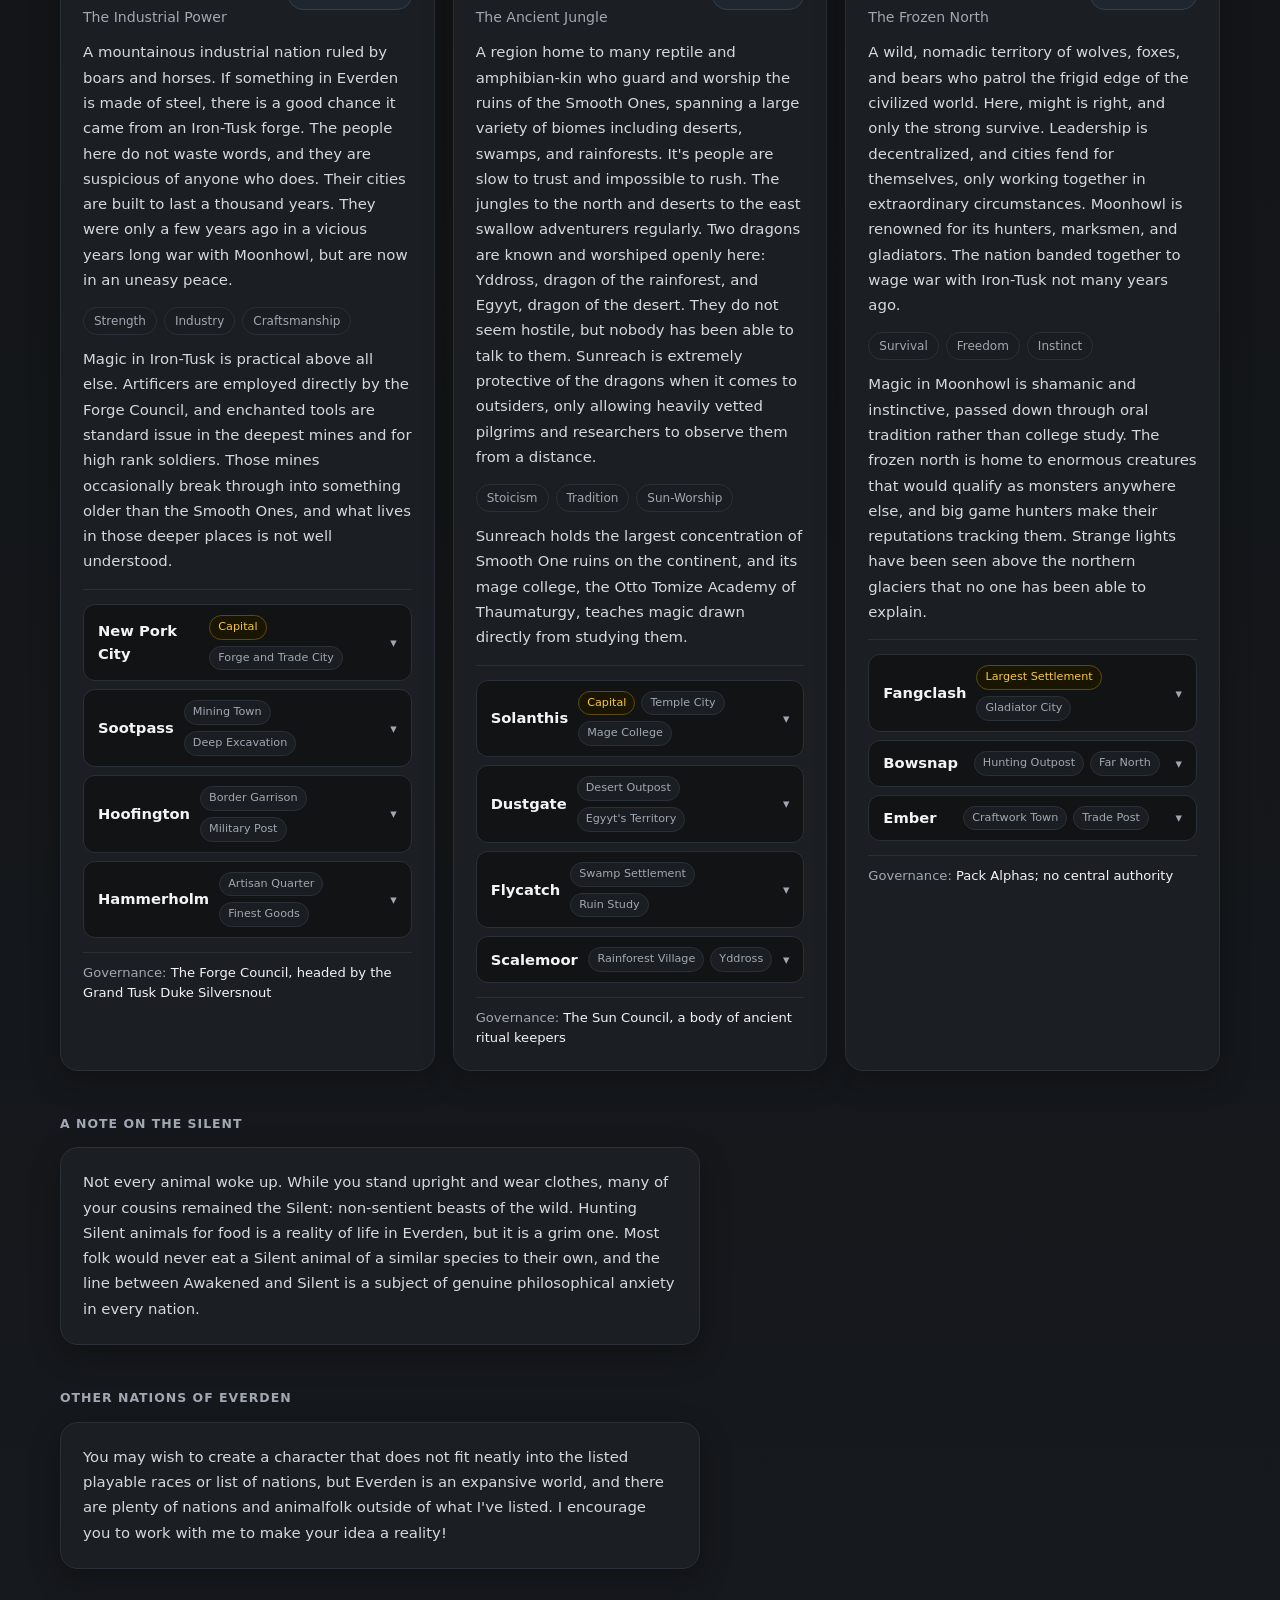
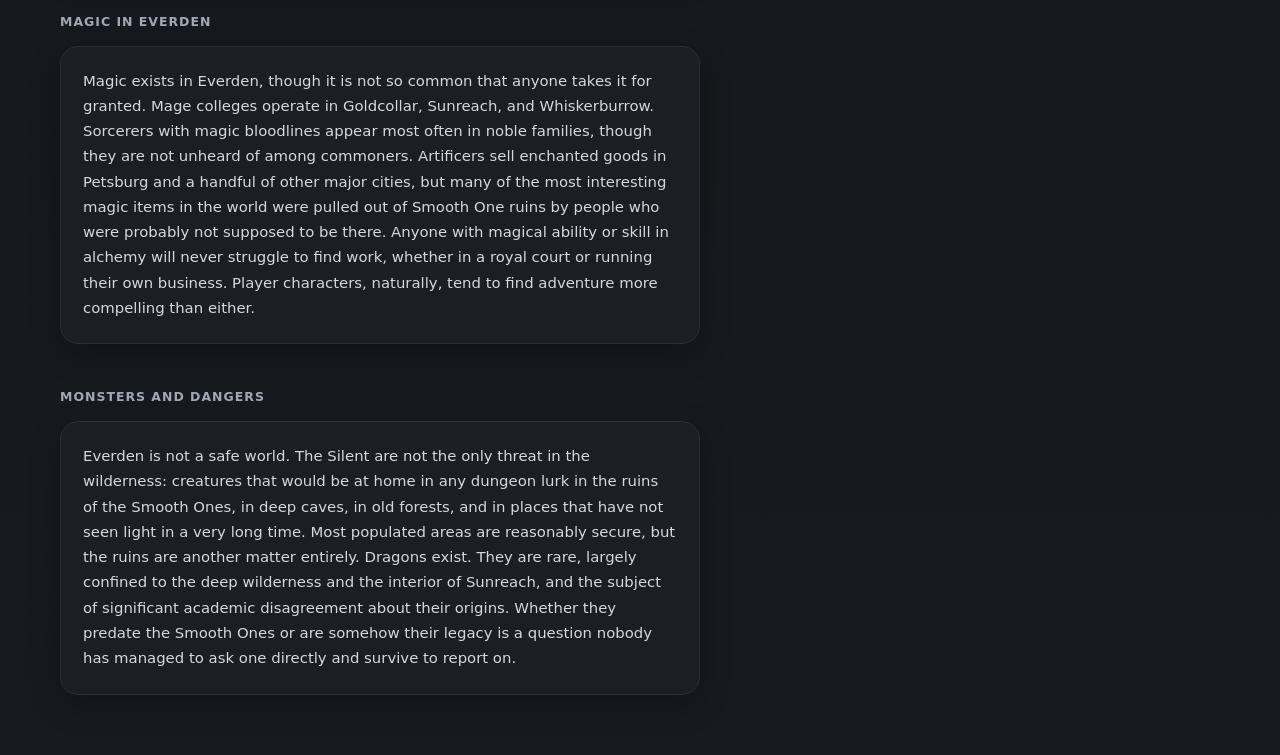
==== commit 3dd5844b: "Merge branch 'add-cities'" ====
--- a/everden_player_guide.html
+++ b/everden_player_guide.html
@@ -188,6 +188,69 @@
   color:var(--text);
 }
 
+.settlements {
+  margin-top: 14px;
+  border-top: 1px solid var(--border);
+  padding-top: 14px;
+  display: flex;
+  flex-direction: column;
+  gap: 8px;
+}
+.settlement {
+  background: var(--bg);
+  border: 1px solid var(--border);
+  border-radius: 12px;
+  overflow: hidden;
+  cursor: pointer;
+}
+.settlement-header {
+  display: flex;
+  align-items: center;
+  justify-content: space-between;
+  padding: 10px 14px;
+  gap: 10px;
+}
+.settlement-name {
+  font-size: .92rem;
+  font-weight: 600;
+  color: var(--text);
+}
+.settlement-tags {
+  display: flex;
+  gap: 6px;
+  flex-wrap: wrap;
+}
+.settlement-tag {
+  background: var(--bg2);
+  border: 1px solid var(--border);
+  color: var(--muted);
+  padding: 3px 8px;
+  border-radius: 999px;
+  font-size: .7rem;
+}
+.settlement-tag.capital {
+  border-color: #5a4a10;
+  color: var(--gold);
+  background: #1a1500;
+}
+.settlement-chevron {
+  color: var(--muted);
+  font-size: .8rem;
+  flex-shrink: 0;
+  transition: transform .2s;
+}
+.settlement.open .settlement-chevron { transform: rotate(180deg); }
+.settlement-body {
+  display: none;
+  padding: 0 14px 12px;
+  font-size: .88rem;
+  color: #d5d8de;
+  line-height: 1.65;
+  border-top: 1px solid var(--border);
+  padding-top: 10px;
+}
+.settlement.open .settlement-body { display: block; }
+
 /* ══════════════════════════════
    SECTION 2: RACES
 ══════════════════════════════ */
@@ -447,584 +510,892 @@
   .hero{ padding:36px 16px 28px; }
 }
 </style>
-</head>
-<body>
-
-<!-- NAV -->
-<nav class="nav">
-  <button class="nav-btn active" onclick="showSection('nations',this)">Nations</button>
-  <button class="nav-btn" onclick="showSection('races',this)">Races</button>
-  <button class="nav-btn" onclick="showSection('pantheon',this)">Panthereon</button>
-  <button class="nav-btn" onclick="showSection('languages',this)">Languages</button>
-</nav>
-
-<!-- ══════════════════════════════
-     SECTION: NATIONS
-══════════════════════════════ -->
-<div id="sec-nations" class="section-wrap active">
-  <div class="hero">
-    <div class="hero-eyebrow">Welcome to</div>
-    <h1 class="hero-title">Everden</h1>
-    <p class="hero-sub">Long ago, the world belonged to the Smooth Ones. When they vanished, the Great Awakening began. Once-mindless animals stood upright, spoke their first words, and inherited everything. This is the world they built.</p>
-  </div>
-
-  <div class="section-label">The Great Powers</div>
-  <div class="nation-grid">
-
-    <div class="nation-card">
-      <div class="nation-card-top">
-        <div>
-          <div class="nation-name">Goldcollar</div>
-          <div class="nation-subtitle">Where you begin</div>
-        </div>
-        <div class="nation-badge">The Heart of Everden</div>
-      </div>
-      <p class="nation-desc">A sophisticated union of cats and dogs, though home to many folk. The masters of trade, luxury, and diplomacy, Goldcollar is the closest thing Everden has to a cosmopolitan heart. Its capital, Petsburg, is a waterfront city where fortunes are made and lost over a single evening's dinner.</p>
-      <div class="nation-values">
-        <span class="tag">Elegance</span>
-        <span class="tag">Commerce</span>
-        <span class="tag">Social Standing</span>
-      </div>
-      <p class="nation-desc" style="margin:12px 0 0;">Home to several prestigious mage colleges and a thriving market for enchanted goods. Artificers sell their wares openly in Petsburg, and magic items scavenged from ruins fetch high prices at auction. The surrounding countryside hides old Smooth One structures beneath overgrown hills, drawing adventurers and treasure hunters, as well as bandits and plunderers.</p>
-      <div class="nation-leader">Leaders: <span>Queen Daisy (Golden Retriever lineage) and King Wrinkles (Sphinx Cat), the Dual Monarchs</span></div>
-    </div>
-
-    <div class="nation-card">
-      <div class="nation-card-top">
-        <div>
-          <div class="nation-name">Carrovia</div>
-          <div class="nation-subtitle">The Land of Eternal Autumn</div>
-        </div>
-        <div class="nation-badge">The East</div>
-      </div>
-      <p class="nation-desc">Once known for it's swift knights and beautiful meadows, this kingdom of rabbits and ravens has grown cold and insular in recent years. A thick mist now hugs it's borders, and travelers who cross into Carrovia rarely speak warmly of the experience.</p>
-      <div class="nation-values">
-        <span class="tag">Tradition</span>
-        <span class="tag">Insular</span>
-        <span class="tag">Martial Pride</span>
-      </div>
-      <p class="nation-desc" style="margin:12px 0 0;">The mists at Carrovia's borders are not natural, and locals whisper that stranger things walk the autumn woods after dark. Undead have been sighted near old ruins in the eastern reaches, and the Count's court has grown quiet on the subject. Those who investigate rarely file a complete report.</p>
-      <div class="nation-leader">Leader: <span>Count Barnaby von Hop</span></div>
-    </div>
-
-    <div class="nation-card">
-      <div class="nation-card-top">
-        <div>
-          <div class="nation-name">Whiskerburrow</div>
-          <div class="nation-subtitle">The Home of Scholars</div>
-        </div>
-        <div class="nation-badge">The Heartland</div>
-      </div>
-      <p class="nation-desc">A cozy, communal nation of mice, otters, and badgers. Whiskerburrow is home to the finest academic minds in Everden and it's most dependable farmers. The people here act slowly, but are quicker to think than most. Whiscarians will happily argue about the true nature of the Great Awakening over three cups of tea.</p>
-      <div class="nation-values">
-        <span class="tag">Academics</span>
-        <span class="tag">Storytelling</span>
-        <span class="tag">Community</span>
-      </div>
-      <p class="nation-desc" style="margin:12px 0 0;">Whiskerburrow's college of natural philosophy is the oldest academic institution in Everden, producing more druids and wizards per capita than any other nation. Magic here tends toward the scholarly and the careful. The surrounding farmland is dotted with low, ancient ruins that scholars have catalogued but not fully explored.</p>
-      <div class="nation-leader">Governance: <span>A council of democraticly elected Elders</span></div>
-    </div>
-
-    <div class="nation-card">
-      <div class="nation-card-top">
-        <div>
-          <div class="nation-name">Iron-Tusk</div>
-          <div class="nation-subtitle">The Industrial Power</div>
-        </div>
-        <div class="nation-badge">The Mountains</div>
-      </div>
-      <p class="nation-desc">A mountainous industrial nation ruled by boars and horses. If something in Everden is made of steel, there is a good chance it came from an Iron-Tusk forge. The people here do not waste words, and they are suspicious of anyone who does. Their cities are built to last a thousand years. They were only a few years ago in vicious war with the nation of Moonhowl.</p>
-      <div class="nation-values">
-        <span class="tag">Strength</span>
-        <span class="tag">Industry</span>
-        <span class="tag">Craftsmanship</span>
-      </div>
-      <p class="nation-desc" style="margin:12px 0 0;">Magic in Iron-Tusk is practical above all else: artificers are employed directly by the Forge Council, and enchanted tools are standard issue in the deepest mines. Those mines occasionally break through into something older than the Smooth Ones, and what lives in those deeper places is not well understood.</p>
-      <div class="nation-leader">Governance: <span>The Forge Council, headed by the Grand Tusk</span></div>
-    </div>
-
-    <div class="nation-card">
-      <div class="nation-card-top">
-        <div>
-          <div class="nation-name">Sunreach</div>
-          <div class="nation-subtitle">The Ancient Jungle</div>
-        </div>
-        <div class="nation-badge">The South</div>
-      </div>
-      <p class="nation-desc">A region that's home to many reptile and amphibian-kin who guard and worship the ruins of the Smooth Ones, and a large variety of biomes including deserts, swamps, and rainforests. Outsiders are tolerated, but welcomed is a different question. It's people are slow to trust and impossible to rush. The jungle and desert swallow adventurers regularly. Here, Dragons, of which two are known, are worshiped openly. Yddross, dragon of the rainforest, and Egyyt, dragon of the desert. They don't seem hostile, but nobody speaks their language.</p>
-      <div class="nation-values">
-        <span class="tag">Stoicism</span>
-        <span class="tag">Tradition</span>
-        <span class="tag">Sun-Worship</span>
-      </div>
-      <p class="nation-desc" style="margin:12px 0 0;">Sunreach holds the largest concentration of Smooth One ruins on the continent, and it's mage college, the Otto Tomize Academy of Thaumaturgy, teaches magic drawn directly from studying them.</p>
-      <div class="nation-leader">Governance: <span>The Sun Council, a body of ancient ritual keepers</span></div>
-    </div>
-
-    <div class="nation-card">
-      <div class="nation-card-top">
-        <div>
-          <div class="nation-name">Moonhowl</div>
-          <div class="nation-subtitle">The Frozen North</div>
-        </div>
-        <div class="nation-badge">The Frontier</div>
-      </div>
-      <p class="nation-desc">A wild, nomadic territory of wolves, foxes, and bears who patrol the frigid edge of the civilized world. Here, might is right, and only the strong survive. Leadership is decentralized here, and cities fend for themselves, only working together in extraordinary circumstances. Moonhowl is renowned for it's hunters, marksman, and gladiators. The nation banded together to wage with Iron-Tusk not that many years ago.</p>
-      <div class="nation-values">
-        <span class="tag">Survival</span>
-        <span class="tag">Freedom</span>
-        <span class="tag">Instinct</span>
-      </div>
-      <p class="nation-desc" style="margin:12px 0 0;">Magic in Moonhowl is shamanic and instinctive, passed down through oral tradition rather than college study. The frozen north is home to enormous creatures that would qualify as monsters anywhere else, and big game hunters make their reputations tracking them. Strange lights have been seen above the northern glaciers that no one has been able to explain.</p>
-      <div class="nation-leader">Governance: <span>Pack Alphas; no central authority</span></div>
-    </div>
-
-  </div>
-
-  <div class="section-label" style="margin-top:44px;">A Note on the Silent</div>
-  <div class="nation-card" style="max-width:640px;">
-    <p class="nation-desc" style="margin:0;">Not every animal woke up. While you stand upright and wear clothes, many of your cousins remained the Silent: non-sentient beasts of the wild. Hunting Silent animals for food is a reality of life in Everden, but it is a grim one. Most folk would never eat a Silent animal of a similar species to their own, and the line between Awakened and Silent is a subject of genuine philosophical anxiety in every nation.</p>
-  </div>
-  <div class="section-label" style="margin-top:44px;">Other nations of Everden</div>
-  <div class="nation-card" style="max-width:640px;">
-    <p class="nation-desc" style="margin:0;">You may wish to create a character that does not fit neatly into the listed playable races or list of nations, but Everden is an expansive world, and there are plenty of nations and animalfolk outside of what I've listed. I encourage you to work with me to make your idea a reality!</p>
-  </div>
-
-  <div class="section-label" style="margin-top:44px;">Magic in Everden</div>
-<div class="nation-card" style="max-width:640px;">
-  <p class="nation-desc" style="margin:0;">Magic exists in Everden, though it is not so common that anyone takes it for granted. Mage colleges operate in Goldcollar, Sunreach, and Whiskerburrow. Sorcerers with magic bloodlines appear most often in noble families, though they are not unheard of among commoners. Artificers sell enchanted goods in Petsburg and a handful of other major cities, but many of the most interesting magic items in the world were pulled out of Smooth One ruins by people who were probably not supposed to be there. Anyone with magical ability or skill in alchemy will never struggle to find work, whether in a royal court or running their own business. Player characters, naturally, tend to find adventure more compelling than either.</p>
-</div>
-
-<div class="section-label" style="margin-top:44px;">Monsters and Dangers</div>
-<div class="nation-card" style="max-width:640px;">
-  <p class="nation-desc" style="margin:0;">Everden is not a safe world. The Silent are not the only threat in the wilderness: creatures that would be at home in any dungeon lurk in the ruins of the Smooth Ones, in deep caves, in old forests, and in places that have not seen light in a very long time. Most populated areas are reasonably secure, but the ruins are another matter entirely. Dragons exist. They are rare, largely confined to the deep wilderness and the interior of Sunreach, and the subject of significant academic disagreement about their origins. Whether they predate the Smooth Ones or are somehow their legacy is a question nobody has managed to ask one directly and survive to report on.</p>
-</div>
-</div>
-
-<!-- ══════════════════════════════
-     SECTION: RACES
-══════════════════════════════ -->
-<div id="sec-races" class="section-wrap">
-  <div class="section-label" style="margin-top:0;">Playable Species</div>
-  <div class="search-wrap">
-    <input class="search" type="text" id="search" placeholder="Search races..." oninput="renderRaces()" />
-  </div>
-  <div id="race-grid" class="race-grid"></div>
-  <div id="race-detail" class="detail"></div>
-</div>
-
-<!-- ══════════════════════════════
-     SECTION: PANTHEON
-══════════════════════════════ -->
-<div id="sec-pantheon" class="section-wrap">
-  <p>The people of Everden worship a large variety of gods and goddesses. Click on a god to learn more.</p>
-
-  <div class="section-label" style="margin-top:10;">Light and Life</div>
-  <div class="god-grid">
-
-    <div class="god-card" onclick="this.classList.toggle('open')">
-      <div class="god-card-header">
-        <div class="god-icon" style="background:#2a2010;">🌅</div>
-        <div class="god-names">
-          <div class="god-name">The Dawnthumper</div>
-          <div class="god-epithet">He Who Greets the Morning</div>
-          <!-- Lathander -->
-        </div>
-        <span class="god-chevron">▾</span>
-      </div>
-      <div class="god-body">
-        <p>Depicted as a golden rabbit standing upright on a hilltop, ears raised toward a sunrise, the Dawnthumper is the patron of new beginnings, spring harvests, and swift legs. He is said to have thumped the ground three times at the moment of the Great Awakening, sending the tremor of consciousness through every burrow and warren in the land. His temples face east, and services are held at dawn, often beginning before the sun has fully crested the horizon.</p>
-        <p>The horsefolk of Iron-Tusk have begun to adopt their own vision of this god, calling him the Dawntrotter and depicting him as a blazingly fast steed. Their depictions often focus more on his speed and power, as well as his flowing mane.</p>
-        <p><em>"Thump once for what was lost. Thump twice for what is here. Thump thrice for what is coming." - Common Carrovian morning prayer</em></p>
-        <div class="worshipers"><span class="tag">Rabbitfolk (Carrovia)</span><span class="tag">Horsefolk (Iron-Tusk)</span><span class="tag">Farmers</span><span class="tag">Midwives</span><span class="tag">Travelers</span></div>
-      </div>
-    </div>
-
-    <div class="god-card" onclick="this.classList.toggle('open')">
-      <div class="god-card-header">
-        <div class="god-icon" style="background:#0a2018;">🌿</div>
-        <div class="god-names">
-          <div class="god-name">The Still Pool</div>
-          <div class="god-epithet">Lady of the Quiet Water</div>
-          <!-- Eldath -->
-        </div>
-        <span class="god-chevron">▾</span>
-      </div>
-      <div class="god-body">
-        <p>Revered as a peaceful otter floating in an ancient, reflective lake, the Still Pool is the goddess of peace, sanctuary, and hidden places. Her shrines are built beside ponds and slow rivers, never on moving water. She is the patron deity of Whiskerburrow, and her clergy will tell you that their philosophy of community and careful listening  reflects her nature perfectly. To harm someone who has claimed sanctuary at one of her shrines is considered a grave sin.</p>
-        <p><em>Whiskerburrow scholars debate endlessly whether the Still Pool predates the Great Awakening, or whether the Awakening itself was her doing, a gift of quiet understanding poured into every creature.</em></p>
-        <div class="worshipers"><span class="tag">Otterfolk (Whiskerburrow)</span><span class="tag">Scholars</span><span class="tag">Healers</span><span class="tag">Pacifists</span></div>
-      </div>
-    </div>
-
-    <div class="god-card" onclick="this.classList.toggle('open')">
-      <div class="god-card-header">
-        <div class="god-icon" style="background:#0f1f0a;">🌾</div>
-        <div class="god-names">
-          <div class="god-name">The Great Sow</div>
-          <div class="god-epithet">Mother of Plenty</div>
-          <!-- Chauntea -->
-        </div>
-        <span class="god-chevron">▾</span>
-      </div>
-      <div class="god-body">
-        <p>Carved into the every grain silo in Iron-Tusk and Whiskerburrow, the Great Sow is depicted as a large boar whose belly is always full and whose hooves bless every field. She demands labor, patience, and callused hands, but those who work the land faithfully are never without her favor. Her festivals are lively, raucous, and involve enormous communal feasts.</p>
-        <p><em>"You don't pray to the Great Sow. You plant, grow, and harvest, and she notices."</em></p>
-        <div class="worshipers"><span class="tag">Boarfolk (Iron-Tusk)</span><span class="tag">Mousefolk (Whiskerburrow)</span><span class="tag">Farmers</span><span class="tag">Brewers</span></div>
-      </div>
-    </div>
-
-    <div class="god-card" onclick="this.classList.toggle('open')">
-      <div class="god-card-header">
-        <div class="god-icon" style="background:#0f1f0a;">❤️</div>
-        <div class="god-names">
-          <div class="god-name">The Love Bird</div>
-          <div class="god-epithet">Protector of Beauty and Passion</div>
-          <!-- Sune -->
-        </div>
-        <span class="god-chevron">▾</span>
-      </div>
-      <div class="god-body">
-        <p>Depicted as two swans interlocked, their necks forming the shape of a heart. The Love Bird is a goddess of beauty in all its forms. Be they sights, sounds, smells, tastes, or feelings, the experience of pleasure is her domain. The feeling of love at first sight is said to be a direct divine intervention of the love bird, caused by an arrow shot by her cherrubic swan archers. Newlyweds of every nation and species give an offering of silks, perfumes, and beautiful trinkets to her temples to bless their marriage.</p>
-        <p><em>"Beauty is more than skin deep; it issues from the core of one's being and shows one's fair (or foul) face to the world." - Lovebirdian saying.</em></p>
-        <div class="worshipers"><span class="tag">Loving couples</span><span class="tag">Birdfolk</span><span class="tag">Artists</span><span class="tag">Priests</span></div>
-      </div>
-    </div>
-    
-    <div class="god-card" onclick="this.classList.toggle('open')">
-      <div class="god-card-header">
-        <div class="god-icon" style="background:#2a1520;">🦚</div>
-        <div class="god-names">
-          <div class="god-name">The Prismatic Peahen</div>
-          <div class="god-epithet">Goddess of Pride and Party Animals</div>
-          <!-- Lliira -->
-        </div>
-        <span class="god-chevron">▾</span>
-      </div>
-      <div class="god-body">
-        <p>Depicted as a peafowl of such magnificent color that early temple murals had to be repainted twice because artists kept running out of pigment. Although her colors and plumage outshine even the most resplendant peacock, she is understood to be a peahen. This aspect has made her beloved by queer animalfolk across Everden, and a symbol of pride, acceptance, and understanding. Her clergy, called Party Animals, believe that pride, properly understood, is not a sin at all, but a form of worship. They're well-loved most everywhere for their love of bright, colorful parties and parades, held to celebrate even the most humdrum of occasions.</p>
-        <p><em>"Wait, it's the one month anniversary of your 25th birthday? Why didn't you say so sooner? Sounds like it's time to PAAAAARTY!" - Something you're likely to hear if you're friends with a Party Animal</em></p>
-        <div class="worshipers"><span class="tag">Party lovers</span><span class="tag">Performers</span><span class="tag">Queer folk</span><span class="tag">Anyone who has ever made an entrance</span></div>
-      </div>
-    </div>
-
-  </div>
-
-
-
-  <div class="section-label">Knowledge, Craft and Commerce</div>
-  <div class="god-grid">
-
-    <div class="god-card" onclick="this.classList.toggle('open')">
-      <div class="god-card-header">
-        <div class="god-icon" style="background:#0e1825;">📜</div>
-        <div class="god-names">
-          <div class="god-name">The Ink-Nosed One</div>
-          <div class="god-epithet">Keeper of the Written Word</div>
-          <!-- Deneir -->
-        </div>
-        <span class="god-chevron">▾</span>
-      </div>
-      <div class="god-body">
-        <p>A small, perpetually distracted mouse with an ink-stained snout and spectacles made from smoothed glass. The Ink-Nosed One is the patron of scribes, cartographers, and anyone whose life depends on the written word. The Whiskerburrow Archive considers itself his temple, and their Archivists are his clergy. He is said to have hidden pieces of the Smooth One's history in plain sight, waiting for someone clever enough to read them.</p>
-        <div class="worshipers"><span class="tag">Mousefolk (Whiskerburrow)</span><span class="tag">Mages</span><span class="tag">Cartographers</span><span class="tag">Awakening Scholars</span></div>
-      </div>
-    </div>
-
-    <div class="god-card" onclick="this.classList.toggle('open')">
-      <div class="god-card-header">
-        <div class="god-icon" style="background:#221a05;">🪙</div>
-        <div class="god-names">
-          <div class="god-name">The Golden Collars</div>
-          <div class="god-epithet">Patron of the Worthy Deal</div>
-          <!-- Wuakeen -->
-        </div>
-        <span class="god-chevron">▾</span>
-      </div>
-      <div class="god-body">
-        <p>Depicted as a regal two-headed creature with one cat head and one dog head. She is the goddess of honest commerce, fair trade, and the social contract. Her temples look much like banks, because they are banks. Merchants swear their contracts before her priests, and debts acknowledged under her seal are considered sacred obligations. The Dual Monarchs of Petsburg are her stewards, though the Church takes pains to remain above politics. The nation of Goldcollar takes it's name from her.</p>
-        <p><em>She makes no distinction between the wealthy merchant and the market mouse, only between those who honor their deals and those who do not.</em></p>
-        <div class="worshipers"><span class="tag">Catfolk (Goldcollar)</span><span class="tag">Dogfolk (Goldcollar)</span><span class="tag">Merchants</span><span class="tag">Bankers</span></div>
-      </div>
-    </div>
-
-    <div class="god-card" onclick="this.classList.toggle('open')">
-      <div class="god-card-header">
-        <div class="god-icon" style="background:#1a1025;">🦊</div>
-        <div class="god-names">
-          <div class="god-name">Cunning Reynard</div>
-          <div class="god-epithet">The Fox Who Walks Between</div>
-          <!-- Mask -->
-        </div>
-        <span class="god-chevron">▾</span>
-      </div>
-      <div class="god-body">
-        <p>Although some in Everden malign him as a god of thieves, he is more a god of the space between truth and lie, of cleverness and trickery. Reynard is a lean red fox in a green cloak, always smiling, always up to something. His worship is officially tolerated in Goldcollar, where lawyers quietly maintain a small shrine in most courthouses, and openly celebrated in Moonhowl, where cunning is survival. He has no formal temples, only back rooms, whisper-networks, and the smile shared between people who both know they are being clever at each other.</p>
-        <div class="worshipers"><span class="tag">Foxfolk (Moonhowl)</span><span class="tag">Spies</span><span class="tag">Catfolk</span><span class="tag">Lawyers</span></div>
-      </div>
-    </div>
-
-    <div class="god-card" onclick="this.classList.toggle('open')">
-      <div class="god-card-header">
-        <div class="god-icon" style="background:#1a1510;">🥾</div>
-        <div class="god-names">
-          <div class="god-name">Puss-in-Boots</div>
-          <div class="god-epithet">The Cat Who Made His Own Luck</div>
-          <!-- Tymora -->
-        </div>
-        <span class="god-chevron">▾</span>
-      </div>
-      <div class="god-body">
-        <p>Where Reynard works in shadows and half-truths, Puss-in-Boots operates entirely in the open, with complete audacity. He is depicted as a swaggering cat in tall boots and a wide-brimmed hat, rapier sword at his hip, and he is celebrated for his dashing mortal deeds before ascending to godhood. He holds domain over good fortune, skill, victory, and adventurers. He is the patron of the ambitious poor, the self-made, and anyone who has ever refused to accept the status quo. His followers believe that confidence and conviction are their own form of magic. Devotees have no interest in lies. Their texts say he prefers to tell people exactly what he intends and then do it before they have a chance to tell him no.</p>
-        <p><em>"He never pretended to be something he wasn't. He simply insisted on becoming it." - Pusserian saying</em></p>
-        <div class="worshipers"><span class="tag">Catfolk (Goldcollar)</span><span class="tag">Rogues</span><span class="tag">Gamblers</span><span class="tag">The ambitious poor</span></div>
-      </div>
-    </div>
-
-    <div class="god-card" onclick="this.classList.toggle('open')">
-      <div class="god-card-header">
-        <div class="god-icon" style="background:#0a1a18;">🦜</div>
-        <div class="god-names">
-          <div class="god-name">The First Voice</div>
-          <div class="god-epithet">He Who Spoke and Was Heard</div>
-          <!-- Oghma -->
-        </div>
-        <span class="god-chevron">▾</span>
-      </div>
-      <div class="god-body">
-        <p>The god who granted animalkind their voices after the Great Awakening, or so his followers say. He is depicted as a parrot of every color perched on a branch that stretches across the entire sky. The First Voice governs language, lore, and the beauty of music and dance. His clergy are called Listeners, and they collect oral histories obsessively. There is a deep rivalry between his Listeners and the Ink-Nosed One's Archivists over what forms of recorded knowledge are more important.</p>
-        <div class="worshipers"><span class="tag">Birdfolk</span><span class="tag">Bards</span><span class="tag">Historians</span><span class="tag">Linguists</span></div>
-      </div>
-    </div>
-
-  </div>
-
-  <div class="section-label">Iron, the Hunt, and Justice</div>
-  <div class="god-grid">
-
-    <div class="god-card" onclick="this.classList.toggle('open')">
-      <div class="god-card-header">
-        <div class="god-icon" style="background:#1f1010;">⚔️</div>
-        <div class="god-names">
-          <div class="god-name">The Forge Boar</div>
-          <div class="god-epithet">He Who Does Not Yield</div>
-          <!-- Tempus -->
-        </div>
-        <span class="god-chevron">▾</span>
-      </div>
-      <div class="god-body">
-        <p>Often depicted as a massive boar with a scarred eyes and a broken tusk reforged in black iron, giving the nation of Iron-Tusk it's name. He is the god of honorable warfare, the forge, and the will to endure. His clergy are called Tuskers, warrior priests who wield hammers and blades. They consider retreat a theological question requiring intense deliberation. He respects strength and despises cowardice, but has no love for cruelty. He is said to have given the first horse their iron shoes, enabling the great cavalry charges that made other nations respect the military might of Boar and Horsefolk.</p>
-        <div class="worshipers"><span class="tag">Boarfolk (Iron-Tusk)</span><span class="tag">Horsefolk (Iron-Tusk)</span><span class="tag">Soldiers</span><span class="tag">Smiths</span></div>
-      </div>
-    </div>
-
-    <div class="god-card" onclick="this.classList.toggle('open')">
-      <div class="god-card-header">
-        <div class="god-icon" style="background:#0d1a0d;">🐺</div>
-        <div class="god-names">
-          <div class="god-name">Shakiri</div>
-          <div class="god-epithet">First Hunter, Last Witness</div>
-          <!-- Mielikki -->
-        </div>
-        <span class="god-chevron">▾</span>
-      </div>
-      <div class="god-body">
-        <p>A beautiful she-wolf who moves with a deliberate grace. Shakiri is the patron of hunters, rangers, and those who venture into the wild places where the Silent still roam in great and dangerous numbers. Her teachings are simple: take only what is needed, honor the kill, and waste nothing. Moonhowl's young hunters dedicate their first successful Silent hunt to her. She also governs the difficult question of what separates the Awakened from the Silent, a topic her clergy address with nuance.</p>
-        <p><em>"There's a she wolf in your closet. Let it out so it can breathe" - Ancient Shakirian saying regarding realeasing your inner strength.</em></p>
-        <div class="worshipers"><span class="tag">Wolffolk (Moonhowl)</span><span class="tag">Rangers</span><span class="tag">Hunters</span><span class="tag">Druids</span></div>
-      </div>
-    </div>
-
-    <div class="god-card" onclick="this.classList.toggle('open')">
-      <div class="god-card-header">
-        <div class="god-icon" style="background:#0e1520;">⚖️</div>
-        <div class="god-names">
-          <div class="god-name">The Blind Hound</div>
-          <div class="god-epithet">He Who Judges</div>
-          <!-- Tyr -->
-        </div>
-        <span class="god-chevron">▾</span>
-      </div>
-      <div class="god-body">
-        <p>Depicted as a long haired white dog with a blindfold across his eyes and one paw missing, the Blind Hound is the god of justice. The missing paw is not a wound his followers mourn, it's believed he gave it willingly to seal away something dangerous, and he would do it again. His devotees are judges, city watchfolk, and paladins, who must parse the separation between morality and law, the difference between the letter of the law and the spirit. He is not a gentle god, and his justice upon the wicked can be brutal. Worshipers of The Blind Hound are often looked at with distrust or scorn by those with more nuanced views on ethics and justice.</p>
-        <p><em>"A good dog is a hammer in the hand of The Blind One" - Common criticism of the Hound's followers.</em></p>
-        <div class="worshipers"><span class="tag">Caninefolk (Goldcollar)</span><span class="tag">City Watch</span><span class="tag">Judges</span><span class="tag">Paladins</span></div>
-      </div>
-    </div>
-
-  </div>
-
-  <div class="section-label">Sun, Moon and Primal Forces</div>
-  <div class="god-grid">
-
-    <div class="god-card" onclick="this.classList.toggle('open')">
-      <div class="god-card-header">
-        <div class="god-icon" style="background:#221800;">☀️</div>
-        <div class="god-names">
-          <div class="god-name">The Blinding Crest</div>
-          <div class="god-epithet">Lord of the Unveiled Sky</div>
-          <!-- Amaunator -->
-        </div>
-        <span class="god-chevron">▾</span>
-      </div>
-      <div class="god-body">
-        <p>Whereas the Dawnthumper is the sun as hope and beginning, the Blinding Crest is the sun as law and judgment. He is depicted as a massive frilled lizard with scales of glimmering gold and eyes too bright to look at directly. The people of Sunreach believe the Smooth Ones vanished because they built their towers so tall they blocked his light. His temples are open to the sky, and his rites are performed at high noon. His clergy can be intense company.</p>
-        <p><em>Theologians in Whiskerburrow believe the Dawnthumper and the Blinding Crest are the same divine entity, simply perceived differently across cultures. The clergy of both gods find this suggestion blasphemous.</em></p>
-        <div class="worshipers"><span class="tag">Lizardfolk (Sunreach)</span><span class="tag">Toadfolk (Sunreach)</span><span class="tag">Sun Priests</span></div>
-      </div>
-    </div>
-
-    <div class="god-card" onclick="this.classList.toggle('open')">
-      <div class="god-card-header">
-        <div class="god-icon" style="background:#141020;">🌕</div>
-        <div class="god-names">
-          <div class="god-name">The Lunar Queen</div>
-          <div class="god-epithet">She Who Lights the Night</div>
-          <!-- Selune -->
-        </div>
-        <span class="god-chevron">▾</span>
-      </div>
-      <div class="god-body">
-        <p>Depicted as a luminous white moth drifting across a night sky, trailing moon-dust from her wings. She is the goddess of the moon, navigation, and the comfort of darkness. It is said that her moon-dust created the stars in the sky, and sailors use those stars to navigate, and night-shift workers whisper thanks when the moon is full. She has a devoted following among wolf-kin and dogfolk, who howl insticively at the full moon as a form of worship.</p>
-        <p><em>She and the Night Queen are considered theological opposites, and devotees of the Lunar Queen have an intense dislike of the Night Queen.</em></p>
-        <div class="worshipers"><span class="tag">Wolffolk (Moonhowl)</span><span class="tag">Sailors</span><span class="tag">Night Travelers</span><span class="tag">Midwives</span></div>
-      </div>
-    </div>
-
-  </div>
-
-  <div class="section-label">Death, Shadows, and Darker Powers</div>
-  <div class="god-grid">
-
-    <div class="god-card" onclick="this.classList.toggle('open')">
-      <div class="god-card-header">
-        <div class="god-icon" style="background:#141414;">🪦</div>
-        <div class="god-names">
-          <div class="god-name">The Patient Badger</div>
-          <div class="god-epithet">He Who Waits at the End of Every Tunnel</div>
-          <!-- Kelemvor -->
-        </div>
-        <span class="god-chevron">▾</span>
-      </div>
-      <div class="god-body">
-        <p>An enormous, still badger seated in a chamber of black stone, lantern in one great paw and scales in the other. He is not feared, merely respected, much as one respects the coming of winter. The Patient Badger judges the dead fairly and without emotion. His clergy are the undertakers, gravediggers, and hospice keepers of Everden, and among the most unfairly disliked clerics in any city. He has jurisdiction over the undead, which he considers an abomination against the natural order, and he acts on that opinion with some force.</p>
-        <div class="worshipers"><span class="tag">Badgerfolk (Whiskerburrow)</span><span class="tag">Gravediggers</span><span class="tag">Judges</span><span class="tag">Molefolk</span></div>
-      </div>
-    </div>
-
-    <div class="god-card" onclick="this.classList.toggle('open')">
-      <div class="god-card-header">
-        <div class="god-icon" style="background:#1f0f0f;">🌑</div>
-        <div class="god-names">
-          <div class="god-name">The Night Queen</div>
-          <div class="god-epithet">Lady of Silken Ruin</div>
-          <!-- Shar -->
-        </div>
-        <span class="god-chevron">▾</span>
-      </div>
-      <div class="god-body">
-        <p>A black cat dressed in violet silk, half-hidden in shadow. The Night Queen is the goddess of secrets kept too long, grief that has rotted into turmoil, and the comfort of despair. She is not entirely evil; her clergy provide genuine solace to those in mourning, and she claims domain over secrets hidden by the darkness. However, her darkest teachings concern loss, and the idea that what is gone is in some ways more real than what remains. Her faith has grown more popular in Carrovia in recent years.</p>
-        <p><em>She and the Lunar Queen are considered theological opposites, though scholars note they serve some of the same mourners. Devotees despise followers of the Lunar Queen.</em></p>
-        <div class="worshipers"><span class="tag">Catfolk (some, in secret)</span><span class="tag">Grieving Nobility</span><span class="tag">Spies</span><span class="tag">Carrovia (recent surge)</span></div>
-      </div>
-    </div>
-
-  </div>
-
-  <div class="section-label">Outlawed and Feared</div>
-  <div class="god-grid">
-
-    <div class="god-card" onclick="this.classList.toggle('open')">
-      <div class="god-card-header">
-        <div class="god-icon" style="background:#0f0f0f;">🐍</div>
-        <div class="god-names">
-          <div class="god-name">The Viper Beneath</div>
-          <div class="god-epithet">He Who Ate the Smooth Ones</div>
-          <!-- Bhaal -->
-        </div>
-        <span class="god-chevron">▾</span>
-      </div>
-      <div class="god-body">
-        <p>No one worships the Viper Beneath openly, and his name is not uttered in polite company. The theology is simple but terrible: he is not a god of murder so much as a god of inevitability, the belief that all things end in death. His cult has no temples, only cells. The only confirmed sign of his influence is the shape of a serpent, carved into the scene of a grizzly killing.</p>
-        <div class="worshipers"><span class="tag">Outlawed (all nations)</span><span class="tag">Hidden Cells</span><span class="tag">Nihilists</span></div>
-      </div>
-    </div>
-
-    <div class="section-label" style="margin-top:44px;">Other Powers</div>
-    <div class="nation-card" style="max-width:640px;">
-      <p class="nation-desc" style="margin:0;">The gods listed here are the most widely known across Everden, but they are not the only powers worthy of worship (or making a deal for power with). Local spirits, ancient beings, forgotten names, and stranger things exist at the edges of the known world. If none of the listed gods feel right for your character, talk to me and we can work something out together.</p>
-    </div>
-
-  </div>
-</div>
-
-<!-- ══════════════════════════════
-     SECTION: LANGUAGES
-══════════════════════════════ -->
-<div id="sec-languages" class="section-wrap">
-  <div class="section-label" style="margin-top:0;">Languages of Everden</div>
-  <p style="color:var(--muted);font-size:.93rem;margin-bottom:24px;line-height:1.7;">Everden has it's own set of languages. Use these instead of the PHB language list during character creation. <b>Your character knows Collartongue and ONE other language from this list.</b> Your class and other features may give you additional languages, such as Druidic or Thieves' Cant.</p>
-
-  <div class="lang-grid">
-
-    <div class="lang-card" style="border-color:#2a3a1a;">
-      <div class="lang-name">Collartongue</div>
-      <div class="lang-script">Script: Repurposed Smooth One lettering - Common to all</div>
-      <p class="lang-desc">The common trade tongue of Goldcollar and most of the civilized world. It evolved from several older languages over centuries of commerce. Every character speaks this by default. If someone in Everden speaks one language, it is this one.</p>
-      <div class="lang-restrict">Treat Collartongue like Common during character creation.</div>
-    </div>
-
-    <div class="lang-card">
-      <div class="lang-name">Whispersqueak</div>
-      <div class="lang-script">Script: Flowing cursive</div>
-      <p class="lang-desc">The native tongue of Carrovia and Whiskerburrow, spoken by rabbits, mice, and most small prey-folk. Used by academics, poets, and keepers of Great Awakening lore. It carries more vocabulary for concepts of memory, loss, and community than any other language in Everden.</p>
-    </div>
-
-    <div class="lang-card">
-      <div class="lang-name">Ironmouth</div>
-      <div class="lang-script">Script: Runic</div>
-      <p class="lang-desc">The language of boars, horses, and the industrial folk of Iron-Tusk. Clipped, efficient, and loud. Foreigners often describe it as sounding permanently impatient. Its runic script was designed to be carved into metal, and most Ironmouth signage still is.</p>
-    </div>
-
-    <div class="lang-card">
-      <div class="lang-name">Scalese</div>
-      <div class="lang-script">Script: Pictographic</div>
-      <p class="lang-desc">Spoken by lizards, toads, and the ancient peoples of Sunreach. One of the oldest living languages in Everden, with roots that may predate the Awakening itself. Its pictographic script is found on ruin walls throughout the jungle, some of it predating anything scholars can reliably date.</p>
-    </div>
-
-    <div class="lang-card">
-      <div class="lang-name">Howltongue</div>
-      <div class="lang-script">Script: None (oral tradition only)</div>
-      <p class="lang-desc">The language of wolves, foxes, and the nomadic peoples of Moonhowl. Heavily tonal, making it notoriously difficult for outsiders to learn. A wrong pitch can change a greeting into an insult. Most Moonhowl folk use collartongue for writing, but only if strictly necessary.</p>
-    </div>
-
-    <div class="lang-card">
-      <div class="lang-name">Plumesong</div>
-      <div class="lang-script">Script: Musical Notation</div>
-      <p class="lang-desc">Spoken by birds of all kinds. Contains sounds that no non-avian throat can fully reproduce, meaning most non-speakers learn only a rough approximation. Native speakers can always tell when they are being spoken to by an outsider, and they find it charming in the way that is almost condescending.</p>
-    </div>
-
-    <div class="lang-card restricted">
-      <div class="lang-name">Smoothtalk</div>
-      <div class="lang-script">Script: Classical Roman-style lettering</div>
-      <p class="lang-desc">A dead language. The writing of the Smooth Ones, found today only in ruin inscriptions and crumbling ancient texts. Nobody speaks it natively or knows for certain what it actually sounded like. Scholars reconstruct it's pronunciation from best guesses and argue about it constantly.</p>
-      <div class="lang-restrict">Requires 14 Intelligence or higher to learn.</div>
-    </div>
-
-  </div>
-</div>
-
-<script>
-/* ── NAV ── */
-function showSection(id, btn){
-  document.querySelectorAll('.section-wrap').forEach(s=>s.classList.remove('active'));
-  document.querySelectorAll('.nav-btn').forEach(b=>b.classList.remove('active'));
-  document.getElementById('sec-'+id).classList.add('active');
-  if(btn) btn.classList.add('active');
-  window.scrollTo({top:0,behavior:'smooth'});
-}
-
-/* ── RACES ── */
+
+<script id="everden-content">
+/* ══════════════════════════════
+   EVERDEN CONTENT DATA
+   Edit the text/cards below to change what appears on the page.
+   Rendering logic lives in the script at the bottom of the file.
+══════════════════════════════ */
+const CONTENT = {
+  "hero": {
+    "eyebrow": "Welcome to",
+    "title": "Everden",
+    "sub": "Long ago, the world belonged to the Smooth Ones. When they vanished, the Great Awakening began. Once-mindless animals stood upright, spoke their first words, and inherited everything. This is the world they built."
+  },
+  "nationsGridLabel": "The Great Powers",
+  "languagesLabel": "Languages of Everden",
+  "nations": [
+    {
+      "name": "Goldcollar",
+      "subtitle": "Where you begin",
+      "badge": "The Heart of Everden",
+      "desc": [
+        "A sophisticated union of cats and dogs, though home to many folk. The masters of trade, luxury, and diplomacy, Goldcollar is the closest thing Everden has to a cosmopolitan heart. Its capital, Petsburg, is a waterfront city where fortunes are made and lost over a single evening's dinner.",
+        "Home to multiple mage colleges and a thriving market for enchanted goods. Artificers sell their wares openly in Petsburg, and magic items scavenged from ruins fetch high prices at auction. The surrounding countryside hides old Smooth One structures beneath overgrown hills, drawing adventurers and treasure hunters, as well as bandits and plunderers."
+      ],
+      "values": [
+        "Elegance",
+        "Commerce",
+        "Social Standing"
+      ],
+      "settlements": [
+        {
+          "name": "Petsburg",
+          "tags": [
+            {
+              "capital": true,
+              "text": "Capital"
+            },
+            {
+              "capital": false,
+              "text": "Port City"
+            },
+            {
+              "capital": false,
+              "text": "Mage College"
+            }
+          ],
+          "body": "A sprawling waterfront capital with multiple districts of varying wealth, from run-down slums to pristine neighborhoods for the wealthy. Petsburg is the seat of the Dual Monarchs, home to Goldcollar's most prestigious mage college (The Dewclaw Institute of the Arcane), and overall just the beating commercial heart of Everden. Every nation has a trade embassy here. The city smells like salt water, street food, and most importantly, money."
+        },
+        {
+          "name": "Brindlewood",
+          "tags": [
+            {
+              "capital": false,
+              "text": "Trade Hub"
+            },
+            {
+              "capital": false,
+              "text": "Crossroads Town"
+            }
+          ],
+          "body": "A busy inland town at the junction of three major roads, Brindle has no particular culture of its own, often seen as merely an extension of Petsburg, as it's the last stop on the way for many travelers. Its markets carry goods from all six nations, and its inns are full of merchants, couriers, pilgrims, and people who would prefer not to say where they are going."
+        },
+        {
+          "name": "Pawcroft",
+          "tags": [
+            {
+              "capital": false,
+              "text": "Farming Village"
+            },
+            {
+              "capital": false,
+              "text": "Ruin-Adjacent"
+            }
+          ],
+          "body": "A quiet agricultural village in Goldcollar's interior, Pawcroft sits at the edge of a half-excavated Smooth One ruin the locals call the Haunt. Scholars come regularly to study it. Occasionally something comes out of it instead. The villagers are tired of both."
+        },
+        {
+          "name": "Velour",
+          "tags": [
+            {
+              "capital": false,
+              "text": "Luxury Resort"
+            },
+            {
+              "capital": false,
+              "text": "Noble Retreat"
+            }
+          ],
+          "body": "A coastal town of white stone and imported silk, Velour exists almost entirely to serve the Goldcollar aristocracy on vacation. Its permanent population is small, but its seasonal population is enormous and demanding. The best forgers of fake paperwork and identification can be found operating out of laundromats and clinics and breweries here."
+        },
+        {
+          "name": "Riverside",
+          "tags": [
+            {
+              "capital": false,
+              "text": "Craft goods"
+            },
+            {
+              "capital": false,
+              "text": "No longer near a river"
+            }
+          ],
+          "body": "A mid-sized town near the south border to Whiskerburrow. At it's founding, it was located near a river that flowed to a variety of important places, and it had a flourishing trade presence because of it. Since the river dried up, however, much of the trade scene has been swallowed by other towns, as Riverside becomes a sleepy, sunsetting town mainly notable for it's crafters and their exports."
+        }
+      ],
+      "leaderLabel": "Leaders: ",
+      "leaderText": "Queen Daisy (Golden Retriever lineage) and King Wrinkles (Sphinx Cat), the Dual Monarchs"
+    },
+    {
+      "name": "Carrovia",
+      "subtitle": "The Land of Eternal Autumn",
+      "badge": "The East",
+      "desc": [
+        "Once known for its swift knights and beautiful meadows, this kingdom of rabbits and ravens was the setting of many fairy tales, the birthplace of many heroes of Everden, and a shining jewel of culture. However, the land has grown cold and insular in recent years. A thick mist now hugs its borders, and travelers who cross into Carrovia rarely speak warmly of the experience. The mists have created countless difficulties for the nation's people, strangling their resources, and dimming the light in the eyes of many a Carrovian.",
+        "The mists at Carrovia's borders are not natural, and locals whisper that stranger things walk the autumn woods after dark. Undead have been sighted near old ruins in the eastern reaches, and the Count's court has grown quiet on the subject. Those who investigate rarely file a complete report."
+      ],
+      "values": [
+        "Tradition",
+        "Insular",
+        "Martial Pride"
+      ],
+      "settlements": [
+        {
+          "name": "Hopswall",
+          "tags": [
+            {
+              "capital": true,
+              "text": "Capital"
+            },
+            {
+              "capital": false,
+              "text": "Fortress City"
+            }
+          ],
+          "body": "The seat of Count Barnaby von Hop, Hopswall is a city of old stone and narrow streets. Castle Hopswall has never fallen to siege, though reputation of Carrovia's knights has done much heavy lifting at keeping other nations from trying. It was once a place of festivals and renowned autumn markets. Now the markets run shorter hours, the festivals have been quietly cancelled, and the castle gates close before dark. The Count does not receive visitors without appointment, and appointments are not being granted."
+        },
+        {
+          "name": "Thistle",
+          "tags": [
+            {
+              "capital": false,
+              "text": "Waypoint"
+            },
+            {
+              "capital": false,
+              "text": "Mist-Touched"
+            }
+          ],
+          "body": "The last town before the mist thickens into split-pea soup. Travelers passing through Thistle does are likely to find lanterns, rope, and maps that are increasingly out of date for sale at a typical shop. The residents have a habit of not asking questions about travelers coming or going."
+        },
+        {
+          "name": "Ashfen",
+          "tags": [
+            {
+              "capital": false,
+              "text": "Farming"
+            },
+            {
+              "capital": false,
+              "text": "Eastern Reach"
+            }
+          ],
+          "body": "Once a prosperous farming settlement on Carrovia's eastern border, the mists coating Carrovia have been cruel to the farmers of this village, who now struggle to grow enough to feed the town, much less export. Many stories of Carrovian history tell of rabbits of humble beginnings in Ashfen who rose to greatness as knights and kings."
+        },
+        {
+          "name": "Ravenmore",
+          "tags": [
+            {
+              "capital": false,
+              "text": "Market Town"
+            },
+            {
+              "capital": false,
+              "text": "Western Border"
+            }
+          ],
+          "body": "The most accessible town in Carrovia for outsiders, sitting close enough to the Goldcollar border that it retains some of its old openness. Merchants still trade here, and the locals are more willing to talk than those deeper in the country. What they say, mostly, is that things were better before the mist came and that they try not to think about it. People still come here for the magical nightclub, Nevermore."
+        }
+      ],
+      "leaderLabel": "Leader: ",
+      "leaderText": "Count Barnaby von Hop"
+    },
+    {
+      "name": "Whiskerburrow",
+      "subtitle": "The Home of Scholars",
+      "badge": "The Heartland",
+      "desc": [
+        "A cozy, communal nation of mice, otters, and badgers. Whiskerburrow is home to the finest academic minds in Everden and its most dependable farmers. The people here act slowly but think quickly. Whiscarians will happily argue about the true nature of the Great Awakening over three cups of tea.",
+        "Whiskerburrow's college of natural philosophy is the oldest academic institution in Everden, producing more druids and wizards per capita than any other nation. Magic here tends toward the scholarly and the careful. The surrounding farmland is dotted with low, ancient ruins that scholars have catalogued but not fully explored."
+      ],
+      "values": [
+        "Academics",
+        "Storytelling",
+        "Community"
+      ],
+      "settlements": [
+        {
+          "name": "Three Tree City",
+          "tags": [
+            {
+              "capital": true,
+              "text": "Capital"
+            },
+            {
+              "capital": false,
+              "text": "University City"
+            }
+          ],
+          "body": "Towering above the mountains are a gargantuan willow, a colossal sycamore, and an awe-inspiring oak, atop their intertwined branches the Three Tree City lays it's sprawling interconnected streets. Its university district contains more libraries than taverns, which most residents consider a point of pride. The Great Archive is here, hollowed into the center of the oak, the largest collection of written knowledge in Everden. Transport up to the branches from the ground level is facilitated by massive elevator platforms that run continuously, or teleportation pads for those with coin."
+        },
+        {
+          "name": "Rivermouse",
+          "tags": [
+            {
+              "capital": false,
+              "text": "Fishing Village"
+            },
+            {
+              "capital": false,
+              "text": "River Port"
+            }
+          ],
+          "body": "A cheerful little settlement on the Slowwater River, Rivermouse exports more smoked fish than any other town in Whiskerburrow. The annual Rivermouse Smoking Festival draws visitors from every nation and is universal agreed to be a very good time."
+        },
+        {
+          "name": "Mayhill",
+          "tags": [
+            {
+              "capital": false,
+              "text": "Farming Community"
+            },
+            {
+              "capital": false,
+              "text": "Smooth One Ruin Site"
+            }
+          ],
+          "body": "A cozy farming settlement that also happens to rest near the most extensively studied Smooth One ruin in Whiskerburrow. Mayhill's harvest festivals are a popular tourist attraction, and are used by restaurateurs of Goldcollar to scout new produce suppliers. The farmers and the scholars who camp in their fields every summer have reached a tense agreement: the scholars stay out of the turnip rows and the farmers stay out of the dig sites. It mostly holds."
+        },
+        {
+          "name": "Brackendam",
+          "tags": [
+            {
+              "capital": false,
+              "text": "Mill Town"
+            },
+            {
+              "capital": false,
+              "text": "Trade Stop"
+            }
+          ],
+          "body": "A practical, no-bells-or-whistles town built around a watermill and a granary. Brackendam supplies a significant portion of the surrounding region with necessities, and the locals are proud, but resent that Mayhill gets all the farming glory. It has one inn, one tavern, and one very old badger who claims to have met someone who met someone who was there for the Great Awakening."
+        }
+      ],
+      "leaderLabel": "Governance: ",
+      "leaderText": "A council of democratically elected Elders"
+    },
+    {
+      "name": "Iron-Tusk",
+      "subtitle": "The Industrial Power",
+      "badge": "The Mountains",
+      "desc": [
+        "A mountainous industrial nation ruled by boars and horses. If something in Everden is made of steel, there is a good chance it came from an Iron-Tusk forge. The people here do not waste words, and they are suspicious of anyone who does. Their cities are built to last a thousand years. They were only a few years ago in a vicious years long war with Moonhowl, but are now in an uneasy peace.",
+        "Magic in Iron-Tusk is practical above all else. Artificers are employed directly by the Forge Council, and enchanted tools are standard issue in the deepest mines and for high rank soldiers. Those mines occasionally break through into something older than the Smooth Ones, and what lives in those deeper places is not well understood."
+      ],
+      "values": [
+        "Strength",
+        "Industry",
+        "Craftsmanship"
+      ],
+      "settlements": [
+        {
+          "name": "New Pork City",
+          "tags": [
+            {
+              "capital": true,
+              "text": "Capital"
+            },
+            {
+              "capital": false,
+              "text": "Forge and Trade City"
+            }
+          ],
+          "body": "Built into the face of a mountain and spreading down into the gorge below it, New Pork City is a loud, bustling hub, perpetually lit by the glow of a hundred forges. The Forge Council meets here in the Iron Hall, a brutalist building that has no decorative features whatsoever, which its architects considered a statement. The city exports more weapons, tools, and armor than anywhere else in Everden, making it a city to rival Petsburg in wealth."
+        },
+        {
+          "name": "Sootpass",
+          "tags": [
+            {
+              "capital": false,
+              "text": "Mining Town"
+            },
+            {
+              "capital": false,
+              "text": "Deep Excavation"
+            }
+          ],
+          "body": "A mining settlement high in the mountains where the ore veins run deep. Some tunnels in Sootpass have been sealed by official order for reasons the Forge Council claim are a mattery of structural safety. The miners who sealed them will not discuss what they found. The researchers sent to assess the situation filed their report directly to the Grand Tusk and it has not been made public."
+        },
+        {
+          "name": "Hoofington",
+          "tags": [
+            {
+              "capital": false,
+              "text": "Border Garrison"
+            },
+            {
+              "capital": false,
+              "text": "Military Post"
+            }
+          ],
+          "body": "A fortified garrison town on the border nearest to Moonhowl, Hoofington has been in a state of tense readiness since the war ended. While officially both nations are at peace, the locals may give the impression war could break out again any moment. The local tavern is called the Ceasefire, a name given to it to try and force a sense of peace, but the villagers often call it the Openfire instead."
+        },
+        {
+          "name": "Hammerholm",
+          "tags": [
+            {
+              "capital": false,
+              "text": "Artisan Quarter"
+            },
+            {
+              "capital": false,
+              "text": "Finest Goods"
+            }
+          ],
+          "body": "Where New Pork City makes things in bulk, Hammerholm makes them beautifully. The city is home to Iron-Tusk's master craftspeople, and individual commissions from them are sought by nobles across Everden. A suit of enchanted armor from a Hammerholm smith costs more than most people earn in a year and is worth every coin."
+        }
+      ],
+      "leaderLabel": "Governance: ",
+      "leaderText": "The Forge Council, headed by the Grand Tusk Duke Silversnout"
+    },
+    {
+      "name": "Sunreach",
+      "subtitle": "The Ancient Jungle",
+      "badge": "The South",
+      "desc": [
+        "A region home to many reptile and amphibian-kin who guard and worship the ruins of the Smooth Ones, spanning a large variety of biomes including deserts, swamps, and rainforests. It's people are slow to trust and impossible to rush. The jungles to the north and deserts to the east swallow adventurers regularly. Two dragons are known and worshiped openly here: Yddross, dragon of the rainforest, and Egyyt, dragon of the desert. They do not seem hostile, but nobody has been able to talk to them. Sunreach is extremely protective of the dragons when it comes to outsiders, only allowing heavily vetted pilgrims and researchers to observe them from a distance.",
+        "Sunreach holds the largest concentration of Smooth One ruins on the continent, and its mage college, the Otto Tomize Academy of Thaumaturgy, teaches magic drawn directly from studying them."
+      ],
+      "values": [
+        "Stoicism",
+        "Tradition",
+        "Sun-Worship"
+      ],
+      "settlements": [
+        {
+          "name": "Solanthis",
+          "tags": [
+            {
+              "capital": true,
+              "text": "Capital"
+            },
+            {
+              "capital": false,
+              "text": "Temple City"
+            },
+            {
+              "capital": false,
+              "text": "Mage College"
+            }
+          ],
+          "body": "An open city at the Desert's edge, with wide plazas and sun-facing architecture. Solanthis is built around a central temple complex that predates the Awakening by thousands of years. The Otto Tomize Academy of Thaumaturgy operates here, drawing students from across Everden. The Sun Council meets at the temple's highest point, at noon, every day, without exception. Temples to near every god in the panthereon can be found here, and while The Blinding Crest is the most worshiped deity in Sunreach, the study of theology brings worshipers of all kinds here to deepen their connections, or rekindle ones that have wavered."
+        },
+        {
+          "name": "Dustgate",
+          "tags": [
+            {
+              "capital": false,
+              "text": "Desert Outpost"
+            },
+            {
+              "capital": false,
+              "text": "Egyyt's Territory"
+            }
+          ],
+          "body": "A fortified outpost at the edge of Sunreach's great desert, Dustgate is the last reliable source of water, shelter, and information before the desert becomes nigh-impenetrable. It sits within viewing distance of one of Egyyt's favored resting sites: a Smooth One structure half-buried in sand that the dragon has occupied for as long as anyone can remember. Every few years, some mage or scholar attempts to approach the dragon to speak with it. Every time, the dragon says nothing and puffs the pesky inquirer off the platform into the sands below."
+        },
+        {
+          "name": "Flycatch",
+          "tags": [
+            {
+              "capital": false,
+              "text": "Swamp Settlement"
+            },
+            {
+              "capital": false,
+              "text": "Ruin Study"
+            }
+          ],
+          "body": "A settlement of frog and toadfolk as well as swamp-dwelling lizardkin built on raised platforms above the waterline. Flycatch sits adjacent to some of the densest and least-explored Smooth One ruins in Sunreach, which the locals guard very seriously. They will sell you supplies, but those looking for access will have to look to shadier corners of town."
+        },
+        {
+          "name": "Scalemoor",
+          "tags": [
+            {
+              "capital": false,
+              "text": "Rainforest Village"
+            },
+            {
+              "capital": false,
+              "text": "Yddross "
+            }
+          ],
+          "body": "Scalemoor is grown into the rainforest canopy, built across the tree trucks above the wet underbrush. First-time visitors frequently walk past it without noticing. The residents of Scalemoor have coexisted with Yddross for generations and treat the dragon with an unusually calm reverence, which outsiders find somehow more unsettling than it would be if they treated it with fear. Yddross has never harmed anyone here, but has also never spoken to them, simply accepting their offerings of food and coin. Theories on what the serpent wants are abundant and varied, and few can agree upon anything but the basics, and sometimes not even that."
+        }
+      ],
+      "leaderLabel": "Governance: ",
+      "leaderText": "The Sun Council, a body of ancient ritual keepers"
+    },
+    {
+      "name": "Moonhowl",
+      "subtitle": "The Frozen North",
+      "badge": "The Frontier",
+      "desc": [
+        "A wild, nomadic territory of wolves, foxes, and bears who patrol the frigid edge of the civilized world. Here, might is right, and only the strong survive. Leadership is decentralized, and cities fend for themselves, only working together in extraordinary circumstances. Moonhowl is renowned for its hunters, marksmen, and gladiators. The nation banded together to wage war with Iron-Tusk not many years ago.",
+        "Magic in Moonhowl is shamanic and instinctive, passed down through oral tradition rather than college study. The frozen north is home to enormous creatures that would qualify as monsters anywhere else, and big game hunters make their reputations tracking them. Strange lights have been seen above the northern glaciers that no one has been able to explain."
+      ],
+      "values": [
+        "Survival",
+        "Freedom",
+        "Instinct"
+      ],
+      "settlements": [
+        {
+          "name": "Fangclash",
+          "tags": [
+            {
+              "capital": true,
+              "text": "Largest Settlement"
+            },
+            {
+              "capital": false,
+              "text": "Gladiator City"
+            }
+          ],
+          "body": "Moonhowl has no official capital, but Fangclash is where the Pack Alphas gather when something requires them to be in the same place, which they prefer to keep rare. It was built around an enormous open arena where disputes, tournaments, and exhibitions are settled publicly. The city is loud, and draws talented fighters from all over to prove themselves in the arena and win coins and rare Smooth One artifacts. There are more taverns per resident here than anywhere else in Everden. Outsiders are welcome as long as they can handle themselves."
+        },
+        {
+          "name": "Bowsnap",
+          "tags": [
+            {
+              "capital": false,
+              "text": "Hunting Outpost"
+            },
+            {
+              "capital": false,
+              "text": "Far North"
+            }
+          ],
+          "body": "The northernmost permanent settlement in Everden, Bowsnap exists to support the hunters who track the continent's largest and most dangerous creatures, both silent and monsterous, across the glacial plains. Here, actions are worth 1000 words, and those who can only talk a big game but can't back it up are quickly laughed out of town. Hunters who make it back from the tundra with a kill are celebrated here in a way they would not be anywhere else. Hunters who do not make it back are remembered solemnly. Game hunted here often makes it's way to the rest of Moonhowl."
+        },
+        {
+          "name": "Ember",
+          "tags": [
+            {
+              "capital": false,
+              "text": "Craftwork Town"
+            },
+            {
+              "capital": false,
+              "text": "Trade Post"
+            }
+          ],
+          "body": "Moonhowl's reputation for fine craftwork lives largely in Ember, where artisans work bone, hide, and salvaged Smooth One materials into goods that sell for surprising prices in nations to the south. It is also one of the few Moonhowl settlements that actively courts outside traders. It could be considered the most friendly of the major settlements in the nation."
+        }
+      ],
+      "leaderLabel": "Governance: ",
+      "leaderText": "Pack Alphas; no central authority"
+    }
+  ],
+  "nationNotes": [
+    {
+      "label": "A Note on the Silent",
+      "text": "Not every animal woke up. While you stand upright and wear clothes, many of your cousins remained the Silent: non-sentient beasts of the wild. Hunting Silent animals for food is a reality of life in Everden, but it is a grim one. Most folk would never eat a Silent animal of a similar species to their own, and the line between Awakened and Silent is a subject of genuine philosophical anxiety in every nation."
+    },
+    {
+      "label": "Other Nations of Everden",
+      "text": "You may wish to create a character that does not fit neatly into the listed playable races or list of nations, but Everden is an expansive world, and there are plenty of nations and animalfolk outside of what I've listed. I encourage you to work with me to make your idea a reality!"
+    },
+    {
+      "label": "Magic in Everden",
+      "text": "Magic exists in Everden, though it is not so common that anyone takes it for granted. Mage colleges operate in Goldcollar, Sunreach, and Whiskerburrow. Sorcerers with magic bloodlines appear most often in noble families, though they are not unheard of among commoners. Artificers sell enchanted goods in Petsburg and a handful of other major cities, but many of the most interesting magic items in the world were pulled out of Smooth One ruins by people who were probably not supposed to be there. Anyone with magical ability or skill in alchemy will never struggle to find work, whether in a royal court or running their own business. Player characters, naturally, tend to find adventure more compelling than either."
+    },
+    {
+      "label": "Monsters and Dangers",
+      "text": "Everden is not a safe world. The Silent are not the only threat in the wilderness: creatures that would be at home in any dungeon lurk in the ruins of the Smooth Ones, in deep caves, in old forests, and in places that have not seen light in a very long time. Most populated areas are reasonably secure, but the ruins are another matter entirely. Dragons exist. They are rare, largely confined to the deep wilderness and the interior of Sunreach, and the subject of significant academic disagreement about their origins. Whether they predate the Smooth Ones or are somehow their legacy is a question nobody has managed to ask one directly and survive to report on."
+    }
+  ],
+  "pantheon": {
+    "intro": "The people of Everden worship a large variety of gods and goddesses. Click on a god to learn more.",
+    "groups": [
+      {
+        "title": "Light and Life",
+        "gods": [
+          {
+            "iconBg": "#2a2010",
+            "icon": "🌅",
+            "name": "The Dawnthumper",
+            "epithet": "He Who Greets the Morning",
+            "original": "Lathander",
+            "paragraphs": [
+              "Depicted as a golden rabbit standing upright on a hilltop, ears raised toward a sunrise, the Dawnthumper is the patron of new beginnings, spring harvests, and swift legs. He is said to have thumped the ground three times at the moment of the Great Awakening, sending the tremor of consciousness through every burrow and warren in the land. His temples face east, and services are held at dawn, often beginning before the sun has fully crested the horizon.",
+              "The horsefolk of Iron-Tusk have begun to adopt their own vision of this god, calling him the Dawntrotter and depicting him as a blazingly fast steed. Their depictions often focus more on his speed and power, as well as his flowing mane.",
+              "<em>\"Thump once for what was lost. Thump twice for what is here. Thump thrice for what is coming.\" - Common Carrovian morning prayer</em>"
+            ],
+            "worshipers": [
+              "Rabbitfolk (Carrovia)",
+              "Horsefolk (Iron-Tusk)",
+              "Farmers",
+              "Midwives",
+              "Travelers"
+            ]
+          },
+          {
+            "iconBg": "#0a2018",
+            "icon": "🌿",
+            "name": "The Still Pool",
+            "epithet": "Lady of the Quiet Water",
+            "original": "Eldath",
+            "paragraphs": [
+              "Revered as a peaceful otter floating in an ancient, reflective lake, the Still Pool is the goddess of peace, sanctuary, and hidden places. Her shrines are built beside ponds and slow rivers, never on moving water. She is the patron deity of Whiskerburrow, and her clergy will tell you that their philosophy of community and careful listening  reflects her nature perfectly. To harm someone who has claimed sanctuary at one of her shrines is considered a grave sin.",
+              "<em>Whiskerburrow scholars debate endlessly whether the Still Pool predates the Great Awakening, or whether the Awakening itself was her doing, a gift of quiet understanding poured into every creature.</em>"
+            ],
+            "worshipers": [
+              "Otterfolk (Whiskerburrow)",
+              "Scholars",
+              "Healers",
+              "Pacifists"
+            ]
+          },
+          {
+            "iconBg": "#0f1f0a",
+            "icon": "🌾",
+            "name": "The Great Sow",
+            "epithet": "Mother of Plenty",
+            "original": "Chauntea",
+            "paragraphs": [
+              "Carved into the every grain silo in Iron-Tusk and Whiskerburrow, the Great Sow is depicted as a large boar whose belly is always full and whose hooves bless every field. She demands labor, patience, and callused hands, but those who work the land faithfully are never without her favor. Her festivals are lively, raucous, and involve enormous communal feasts.",
+              "<em>\"You don't pray to the Great Sow. You plant, grow, and harvest, and she notices.\"</em>"
+            ],
+            "worshipers": [
+              "Boarfolk (Iron-Tusk)",
+              "Mousefolk (Whiskerburrow)",
+              "Farmers",
+              "Brewers"
+            ]
+          },
+          {
+            "iconBg": "#0f1f0a",
+            "icon": "❤️",
+            "name": "The Love Bird",
+            "epithet": "Protector of Beauty and Passion",
+            "original": "Sune",
+            "paragraphs": [
+              "Depicted as two swans interlocked, their necks forming the shape of a heart. The Love Bird is a goddess of beauty in all its forms. Be they sights, sounds, smells, tastes, or feelings, the experience of pleasure is her domain. The feeling of love at first sight is said to be a direct divine intervention of the love bird, caused by an arrow shot by her cherrubic swan archers. Newlyweds of every nation and species give an offering of silks, perfumes, and beautiful trinkets to her temples to bless their marriage.",
+              "<em>\"Beauty is more than skin deep; it issues from the core of one's being and shows one's fair (or foul) face to the world.\" - Lovebirdian saying.</em>"
+            ],
+            "worshipers": [
+              "Loving couples",
+              "Birdfolk",
+              "Artists",
+              "Priests"
+            ]
+          },
+          {
+            "iconBg": "#2a1520",
+            "icon": "🦚",
+            "name": "The Prismatic Peahen",
+            "epithet": "Goddess of Pride and Party Animals",
+            "original": "Lliira",
+            "paragraphs": [
+              "Depicted as a peafowl of such magnificent color that early temple murals had to be repainted twice because artists kept running out of pigment. Although her colors and plumage outshine even the most resplendant peacock, she is understood to be a peahen. This aspect has made her beloved by queer animalfolk across Everden, and a symbol of pride, acceptance, and understanding. Her clergy, called Party Animals, believe that pride, properly understood, is not a sin at all, but a form of worship. They're well-loved most everywhere for their love of bright, colorful parties and parades, held to celebrate even the most humdrum of occasions.",
+              "<em>\"Wait, it's the one month anniversary of your 25th birthday? Why didn't you say so sooner? Sounds like it's time to PAAAAARTY!\" - Something you're likely to hear if you're friends with a Party Animal</em>"
+            ],
+            "worshipers": [
+              "Party lovers",
+              "Performers",
+              "Queer folk",
+              "Anyone who has ever made an entrance"
+            ]
+          }
+        ]
+      },
+      {
+        "title": "Knowledge, Craft and Commerce",
+        "gods": [
+          {
+            "iconBg": "#0e1825",
+            "icon": "📜",
+            "name": "The Ink-Nosed One",
+            "epithet": "Keeper of the Written Word",
+            "original": "Deneir",
+            "paragraphs": [
+              "A small, perpetually distracted mouse with an ink-stained snout and spectacles made from smoothed glass. The Ink-Nosed One is the patron of scribes, cartographers, and anyone whose life depends on the written word. The Whiskerburrow Archive considers itself his temple, and their Archivists are his clergy. He is said to have hidden pieces of the Smooth One's history in plain sight, waiting for someone clever enough to read them."
+            ],
+            "worshipers": [
+              "Mousefolk (Whiskerburrow)",
+              "Mages",
+              "Cartographers",
+              "Awakening Scholars"
+            ]
+          },
+          {
+            "iconBg": "#221a05",
+            "icon": "🪙",
+            "name": "The Golden Collars",
+            "epithet": "Patron of the Worthy Deal",
+            "original": "Wuakeen",
+            "paragraphs": [
+              "Depicted as a regal two-headed creature with one cat head and one dog head. She is the goddess of honest commerce, fair trade, and the social contract. Her temples look much like banks, because they are banks. Merchants swear their contracts before her priests, and debts acknowledged under her seal are considered sacred obligations. The Dual Monarchs of Petsburg are her stewards, though the Church takes pains to remain above politics. The nation of Goldcollar takes it's name from her.",
+              "<em>She makes no distinction between the wealthy merchant and the market mouse, only between those who honor their deals and those who do not.</em>"
+            ],
+            "worshipers": [
+              "Catfolk (Goldcollar)",
+              "Dogfolk (Goldcollar)",
+              "Merchants",
+              "Bankers"
+            ]
+          },
+          {
+            "iconBg": "#1a1025",
+            "icon": "🦊",
+            "name": "Cunning Reynard",
+            "epithet": "The Fox Who Walks Between",
+            "original": "Mask",
+            "paragraphs": [
+              "Although some in Everden malign him as a god of thieves, he is more a god of the space between truth and lie, of cleverness and trickery. Reynard is a lean red fox in a green cloak, always smiling, always up to something. His worship is officially tolerated in Goldcollar, where lawyers quietly maintain a small shrine in most courthouses, and openly celebrated in Moonhowl, where cunning is survival. He has no formal temples, only back rooms, whisper-networks, and the smile shared between people who both know they are being clever at each other."
+            ],
+            "worshipers": [
+              "Foxfolk (Moonhowl)",
+              "Spies",
+              "Catfolk",
+              "Lawyers"
+            ]
+          },
+          {
+            "iconBg": "#1a1510",
+            "icon": "🥾",
+            "name": "Puss-in-Boots",
+            "epithet": "The Cat Who Made His Own Luck",
+            "original": "Tymora",
+            "paragraphs": [
+              "Where Reynard works in shadows and half-truths, Puss-in-Boots operates entirely in the open, with complete audacity. He is depicted as a swaggering cat in tall boots and a wide-brimmed hat, rapier sword at his hip, and he is celebrated for his dashing mortal deeds before ascending to godhood. He holds domain over good fortune, skill, victory, and adventurers. He is the patron of the ambitious poor, the self-made, and anyone who has ever refused to accept the status quo. His followers believe that confidence and conviction are their own form of magic. Devotees have no interest in lies. Their texts say he prefers to tell people exactly what he intends and then do it before they have a chance to tell him no.",
+              "<em>\"He never pretended to be something he wasn't. He simply insisted on becoming it.\" - Pusserian saying</em>"
+            ],
+            "worshipers": [
+              "Catfolk (Goldcollar)",
+              "Rogues",
+              "Gamblers",
+              "The ambitious poor"
+            ]
+          },
+          {
+            "iconBg": "#0a1a18",
+            "icon": "🦜",
+            "name": "The First Voice",
+            "epithet": "He Who Spoke and Was Heard",
+            "original": "Oghma",
+            "paragraphs": [
+              "The god who granted animalkind their voices after the Great Awakening, or so his followers say. He is depicted as a parrot of every color perched on a branch that stretches across the entire sky. The First Voice governs language, lore, and the beauty of music and dance. His clergy are called Listeners, and they collect oral histories obsessively. There is a deep rivalry between his Listeners and the Ink-Nosed One's Archivists over what forms of recorded knowledge are more important."
+            ],
+            "worshipers": [
+              "Birdfolk",
+              "Bards",
+              "Historians",
+              "Linguists"
+            ]
+          }
+        ]
+      },
+      {
+        "title": "Iron, the Hunt, and Justice",
+        "gods": [
+          {
+            "iconBg": "#1f1010",
+            "icon": "⚔️",
+            "name": "The Forge Boar",
+            "epithet": "He Who Does Not Yield",
+            "original": "Tempus",
+            "paragraphs": [
+              "Often depicted as a massive boar with a scarred eyes and a broken tusk reforged in black iron, giving the nation of Iron-Tusk it's name. He is the god of honorable warfare, the forge, and the will to endure. His clergy are called Tuskers, warrior priests who wield hammers and blades. They consider retreat a theological question requiring intense deliberation. He respects strength and despises cowardice, but has no love for cruelty. He is said to have given the first horse their iron shoes, enabling the great cavalry charges that made other nations respect the military might of Boar and Horsefolk."
+            ],
+            "worshipers": [
+              "Boarfolk (Iron-Tusk)",
+              "Horsefolk (Iron-Tusk)",
+              "Soldiers",
+              "Smiths"
+            ]
+          },
+          {
+            "iconBg": "#0d1a0d",
+            "icon": "🐺",
+            "name": "Shakiri",
+            "epithet": "First Hunter, Last Witness",
+            "original": "Mielikki",
+            "paragraphs": [
+              "A beautiful she-wolf who moves with a deliberate grace. Shakiri is the patron of hunters, rangers, and those who venture into the wild places where the Silent still roam in great and dangerous numbers. Her teachings are simple: take only what is needed, honor the kill, and waste nothing. Moonhowl's young hunters dedicate their first successful Silent hunt to her. She also governs the difficult question of what separates the Awakened from the Silent, a topic her clergy address with nuance.",
+              "<em>\"There's a she wolf in your closet. Let it out so it can breathe\" - Ancient Shakirian saying regarding realeasing your inner strength.</em>"
+            ],
+            "worshipers": [
+              "Wolffolk (Moonhowl)",
+              "Rangers",
+              "Hunters",
+              "Druids"
+            ]
+          },
+          {
+            "iconBg": "#0e1520",
+            "icon": "⚖️",
+            "name": "The Blind Hound",
+            "epithet": "He Who Judges",
+            "original": "Tyr",
+            "paragraphs": [
+              "Depicted as a long haired white dog with a blindfold across his eyes and one paw missing, the Blind Hound is the god of justice. The missing paw is not a wound his followers mourn, it's believed he gave it willingly to seal away something dangerous, and he would do it again. His devotees are judges, city watchfolk, and paladins, who must parse the separation between morality and law, the difference between the letter of the law and the spirit. He is not a gentle god, and his justice upon the wicked can be brutal. Worshipers of The Blind Hound are often looked at with distrust or scorn by those with more nuanced views on ethics and justice.",
+              "<em>\"A good dog is a hammer in the hand of The Blind One\" - Common criticism of the Hound's followers.</em>"
+            ],
+            "worshipers": [
+              "Caninefolk (Goldcollar)",
+              "City Watch",
+              "Judges",
+              "Paladins"
+            ]
+          }
+        ]
+      },
+      {
+        "title": "Sun, Moon and Primal Forces",
+        "gods": [
+          {
+            "iconBg": "#221800",
+            "icon": "☀️",
+            "name": "The Blinding Crest",
+            "epithet": "Lord of the Unveiled Sky",
+            "original": "Amaunator",
+            "paragraphs": [
+              "Whereas the Dawnthumper is the sun as hope and beginning, the Blinding Crest is the sun as law and judgment. He is depicted as a massive frilled lizard with scales of glimmering gold and eyes too bright to look at directly. The people of Sunreach believe the Smooth Ones vanished because they built their towers so tall they blocked his light. His temples are open to the sky, and his rites are performed at high noon. His clergy can be intense company.",
+              "<em>Theologians in Whiskerburrow believe the Dawnthumper and the Blinding Crest are the same divine entity, simply perceived differently across cultures. The clergy of both gods find this suggestion blasphemous.</em>"
+            ],
+            "worshipers": [
+              "Lizardfolk (Sunreach)",
+              "Toadfolk (Sunreach)",
+              "Sun Priests"
+            ]
+          },
+          {
+            "iconBg": "#141020",
+            "icon": "🌕",
+            "name": "The Lunar Queen",
+            "epithet": "She Who Lights the Night",
+            "original": "Selune",
+            "paragraphs": [
+              "Depicted as a luminous white moth drifting across a night sky, trailing moon-dust from her wings. She is the goddess of the moon, navigation, and the comfort of darkness. It is said that her moon-dust created the stars in the sky, and sailors use those stars to navigate, and night-shift workers whisper thanks when the moon is full. She has a devoted following among wolf-kin and dogfolk, who howl insticively at the full moon as a form of worship.",
+              "<em>She and the Night Queen are considered theological opposites, and devotees of the Lunar Queen have an intense dislike of the Night Queen.</em>"
+            ],
+            "worshipers": [
+              "Wolffolk (Moonhowl)",
+              "Sailors",
+              "Night Travelers",
+              "Midwives"
+            ]
+          }
+        ]
+      },
+      {
+        "title": "Death, Shadows, and Darker Powers",
+        "gods": [
+          {
+            "iconBg": "#141414",
+            "icon": "🪦",
+            "name": "The Patient Badger",
+            "epithet": "He Who Waits at the End of Every Tunnel",
+            "original": "Kelemvor",
+            "paragraphs": [
+              "An enormous, still badger seated in a chamber of black stone, lantern in one great paw and scales in the other. He is not feared, merely respected, much as one respects the coming of winter. The Patient Badger judges the dead fairly and without emotion. His clergy are the undertakers, gravediggers, and hospice keepers of Everden, and among the most unfairly disliked clerics in any city. He has jurisdiction over the undead, which he considers an abomination against the natural order, and he acts on that opinion with some force."
+            ],
+            "worshipers": [
+              "Badgerfolk (Whiskerburrow)",
+              "Gravediggers",
+              "Judges",
+              "Molefolk"
+            ]
+          },
+          {
+            "iconBg": "#1f0f0f",
+            "icon": "🌑",
+            "name": "The Night Queen",
+            "epithet": "Lady of Silken Ruin",
+            "original": "Shar",
+            "paragraphs": [
+              "A black cat dressed in violet silk, half-hidden in shadow. The Night Queen is the goddess of secrets kept too long, grief that has rotted into turmoil, and the comfort of despair. She is not entirely evil; her clergy provide genuine solace to those in mourning, and she claims domain over secrets hidden by the darkness. However, her darkest teachings concern loss, and the idea that what is gone is in some ways more real than what remains. Her faith has grown more popular in Carrovia in recent years.",
+              "<em>She and the Lunar Queen are considered theological opposites, though scholars note they serve some of the same mourners. Devotees despise followers of the Lunar Queen.</em>"
+            ],
+            "worshipers": [
+              "Catfolk (some, in secret)",
+              "Grieving Nobility",
+              "Spies",
+              "Carrovia (recent surge)"
+            ]
+          }
+        ]
+      },
+      {
+        "title": "Outlawed and Feared",
+        "gods": [
+          {
+            "iconBg": "#0f0f0f",
+            "icon": "🐍",
+            "name": "The Viper Beneath",
+            "epithet": "He Who Ate the Smooth Ones",
+            "original": "Bhaal",
+            "paragraphs": [
+              "No one worships the Viper Beneath openly, and his name is not uttered in polite company. The theology is simple but terrible: he is not a god of murder so much as a god of inevitability, the belief that all things end in death. His cult has no temples, only cells. The only confirmed sign of his influence is the shape of a serpent, carved into the scene of a grizzly killing."
+            ],
+            "worshipers": [
+              "Outlawed (all nations)",
+              "Hidden Cells",
+              "Murder"
+            ]
+          }
+        ]
+      }
+    ],
+    "otherPowersText": "The gods listed here are the most widely known across Everden, but they are not the only powers worthy of worship (or making a deal for power with). Local spirits, ancient beings, forgotten names, and stranger things exist at the edges of the known world. If none of the listed gods feel right for your character, talk to me and we can work something out together."
+  },
+  "languages": {
+    "intro": "Everden has it's own set of languages. Use these instead of the PHB language list during character creation. <b>Your character knows Collartongue and ONE other language from this list.</b> Your class and other features may give you additional languages, such as Druidic or Thieves' Cant.",
+    "list": [
+      {
+        "extraClass": "",
+        "style": "border-color:#2a3a1a;",
+        "name": "Collartongue",
+        "script": "Script: Repurposed Smooth One lettering - Common to all",
+        "desc": "The common trade tongue of Goldcollar and most of the civilized world. It evolved from several older languages over centuries of commerce. Every character speaks this by default. If someone in Everden speaks one language, it is this one.",
+        "restrict": "Treat Collartongue like Common during character creation."
+      },
+      {
+        "extraClass": "",
+        "style": "",
+        "name": "Whispersqueak",
+        "script": "Script: Flowing cursive",
+        "desc": "The native tongue of Carrovia and Whiskerburrow, spoken by rabbits, mice, and most small prey-folk. Used by academics, poets, and keepers of Great Awakening lore. It carries more vocabulary for concepts of memory, loss, and community than any other language in Everden.",
+        "restrict": null
+      },
+      {
+        "extraClass": "",
+        "style": "",
+        "name": "Ironmouth",
+        "script": "Script: Runic",
+        "desc": "The language of boars, horses, and the industrial folk of Iron-Tusk. Clipped, efficient, and loud. Foreigners often describe it as sounding permanently impatient. Its runic script was designed to be carved into metal, and most Ironmouth signage still is.",
+        "restrict": null
+      },
+      {
+        "extraClass": "",
+        "style": "",
+        "name": "Scalese",
+        "script": "Script: Pictographic",
+        "desc": "Spoken by lizards, toads, and the ancient peoples of Sunreach. One of the oldest living languages in Everden, with roots that may predate the Awakening itself. Its pictographic script is found on ruin walls throughout the jungle, some of it predating anything scholars can reliably date.",
+        "restrict": null
+      },
+      {
+        "extraClass": "",
+        "style": "",
+        "name": "Howltongue",
+        "script": "Script: None (oral tradition only)",
+        "desc": "The language of wolves, foxes, and the nomadic peoples of Moonhowl. Heavily tonal, making it notoriously difficult for outsiders to learn. A wrong pitch can change a greeting into an insult. Most Moonhowl folk use collartongue for writing, but only if strictly necessary.",
+        "restrict": null
+      },
+      {
+        "extraClass": "",
+        "style": "",
+        "name": "Plumesong",
+        "script": "Script: Musical Notation",
+        "desc": "Spoken by birds of all kinds. Contains sounds that no non-avian throat can fully reproduce, meaning most non-speakers learn only a rough approximation. Native speakers can always tell when they are being spoken to by an outsider, and they find it charming in the way that is almost condescending.",
+        "restrict": null
+      },
+      {
+        "extraClass": "restricted",
+        "style": "",
+        "name": "Smoothtalk",
+        "script": "Script: Classical Roman-style lettering",
+        "desc": "A dead language. The writing of the Smooth Ones, found today only in ruin inscriptions and crumbling ancient texts. Nobody speaks it natively or knows for certain what it actually sounded like. Scholars reconstruct it's pronunciation from best guesses and argue about it constantly.",
+        "restrict": "Requires 14 Intelligence or higher to learn."
+      }
+    ]
+  }
+};
+
 const races=[
 {id:0,name:"Lapine",animal:"Rabbit / hare",size:"Small or Medium",speed:35,traits:[
 {n:"Keen Senses",d:"You have proficiency in the Perception skill."},
@@ -1111,7 +1482,170 @@
 {n:"Uncanny Curiosity",d:"You have proficiency in the Investigation skill. You have advantage on Intelligence (Investigation) checks to examine objects, mechanisms, or documents you can physically handle."}
 ],feat:"Skulker or Alert",lore:"Feline-folk are infuriatingly self-possessed. Serene in crisis, curious at the worst moments, and possessed of an independence that their allies sometimes call unhelpful. Domestic cat-folk are urban sophisticates who move through cities like shadows; wilder cat-folk such as lynx or bobcat lineages tend toward solitary ranger lives deep in unclaimed territory."}
 ];
-
+</script>
+</head>
+<body>
+
+<!-- NAV -->
+<nav class="nav">
+  <button class="nav-btn active" onclick="showSection('nations',this)">Nations</button>
+  <button class="nav-btn" onclick="showSection('races',this)">Races</button>
+  <button class="nav-btn" onclick="showSection('pantheon',this)">Panthereon</button>
+  <button class="nav-btn" onclick="showSection('languages',this)">Languages</button>
+</nav>
+
+<!-- ══════════════════════════════
+     SECTION: NATIONS
+══════════════════════════════ -->
+<div id="sec-nations" class="section-wrap active">
+  <div class="hero">
+    <div class="hero-eyebrow" id="hero-eyebrow"></div>
+    <h1 class="hero-title" id="hero-title"></h1>
+    <p class="hero-sub" id="hero-sub"></p>
+  </div>
+
+  <div class="section-label" id="nations-grid-label"></div>
+  <div class="nation-grid" id="nation-grid"></div>
+
+  <div id="nation-notes"></div>
+</div>
+
+<!-- ══════════════════════════════
+     SECTION: RACES
+══════════════════════════════ -->
+<div id="sec-races" class="section-wrap">
+  <div class="search-wrap">
+    <input class="search" id="search" placeholder="Search races..." onkeyup="renderRaces()" />
+  </div>
+  <div class="race-grid" id="race-grid"></div>
+  <div class="detail" id="race-detail"></div>
+</div>
+
+<!-- ══════════════════════════════
+     SECTION: PANTHEON
+══════════════════════════════ -->
+<div id="sec-pantheon" class="section-wrap">
+  <p id="pantheon-intro"></p>
+  <div id="pantheon-mount"></div>
+</div>
+
+<!-- ══════════════════════════════
+     SECTION: LANGUAGES
+══════════════════════════════ -->
+<div id="sec-languages" class="section-wrap">
+  <div class="section-label" style="margin-top:0;" id="languages-label"></div>
+  <p style="color:var(--muted);font-size:.93rem;margin-bottom:24px;line-height:1.7;" id="languages-intro"></p>
+  <div class="lang-grid" id="lang-grid"></div>
+</div>
+
+</body>
+
+<script>
+/* ── NAV ── */
+function showSection(id, btn){
+  document.querySelectorAll('.section-wrap').forEach(s=>s.classList.remove('active'));
+  document.querySelectorAll('.nav-btn').forEach(b=>b.classList.remove('active'));
+  document.getElementById('sec-'+id).classList.add('active');
+  if(btn) btn.classList.add('active');
+  window.scrollTo({top:0,behavior:'smooth'});
+}
+
+/* ── HERO ── */
+function renderHero(){
+  document.getElementById('hero-eyebrow').textContent = CONTENT.hero.eyebrow;
+  document.getElementById('hero-title').textContent = CONTENT.hero.title;
+  document.getElementById('hero-sub').innerHTML = CONTENT.hero.sub;
+}
+
+/* ── NATIONS ── */
+function renderNations(){
+  document.getElementById('nations-grid-label').textContent = CONTENT.nationsGridLabel;
+
+  document.getElementById('nation-grid').innerHTML = CONTENT.nations.map(n => `
+    <div class="nation-card">
+      <div class="nation-card-top">
+        <div>
+          <div class="nation-name">${n.name}</div>
+          <div class="nation-subtitle">${n.subtitle}</div>
+        </div>
+        <div class="nation-badge">${n.badge}</div>
+      </div>
+      <p class="nation-desc">${n.desc[0]}</p>
+      <div class="nation-values">
+        ${n.values.map(v=>`<span class="tag">${v}</span>`).join('')}
+      </div>
+      <p class="nation-desc" style="margin:12px 0 0;">${n.desc[1]}</p>
+      <div class="settlements">
+        ${n.settlements.map(s=>`
+        <div class="settlement" onclick="this.classList.toggle('open')">
+          <div class="settlement-header">
+            <span class="settlement-name">${s.name}</span>
+            <div class="settlement-tags">${s.tags.map(t=>`<span class="settlement-tag${t.capital?' capital':''}">${t.text}</span>`).join('')}</div>
+            <span class="settlement-chevron">▾</span>
+          </div>
+          <div class="settlement-body">${s.body}</div>
+        </div>`).join('')}
+      </div>
+      <div class="nation-leader" style="margin-top:14px;">${n.leaderLabel}<span>${n.leaderText}</span></div>
+    </div>
+  `).join('');
+
+  document.getElementById('nation-notes').innerHTML = CONTENT.nationNotes.map(note => `
+    <div class="section-label" style="margin-top:44px;">${note.label}</div>
+    <div class="nation-card" style="max-width:640px;">
+      <p class="nation-desc" style="margin:0;">${note.text}</p>
+    </div>
+  `).join('');
+}
+
+/* ── PANTHEON ── */
+function renderPantheon(){
+  document.getElementById('pantheon-intro').textContent = CONTENT.pantheon.intro;
+
+  document.getElementById('pantheon-mount').innerHTML = CONTENT.pantheon.groups.map((group, gi) => `
+    <div class="section-label"${gi===0 ? ' style="margin-top:10;"' : ''}>${group.title}</div>
+    <div class="god-grid">
+      ${group.gods.map(god => `
+      <div class="god-card" onclick="this.classList.toggle('open')">
+        <div class="god-card-header">
+          <div class="god-icon" style="background:${god.iconBg};">${god.icon}</div>
+          <div class="god-names">
+            <div class="god-name">${god.name}</div>
+            <div class="god-epithet">${god.epithet}</div>
+            <!-- ${god.original} -->
+          </div>
+          <span class="god-chevron">▾</span>
+        </div>
+        <div class="god-body">
+          ${god.paragraphs.map(p=>`<p>${p}</p>`).join('')}
+          <div class="worshipers">${god.worshipers.map(w=>`<span class="tag">${w}</span>`).join('')}</div>
+        </div>
+      </div>`).join('')}
+    </div>
+  `).join('') + `
+    <div class="section-label" style="margin-top:44px;">Other Powers</div>
+    <div class="nation-card" style="max-width:640px;">
+      <p class="nation-desc" style="margin:0;">${CONTENT.pantheon.otherPowersText}</p>
+    </div>
+  `;
+}
+
+/* ── LANGUAGES ── */
+function renderLanguages(){
+  document.getElementById('languages-label').textContent = CONTENT.languagesLabel;
+  document.getElementById('languages-intro').innerHTML = CONTENT.languages.intro;
+
+  document.getElementById('lang-grid').innerHTML = CONTENT.languages.list.map(l => `
+    <div class="lang-card${l.extraClass ? ' '+l.extraClass : ''}"${l.style ? ` style="${l.style}"` : ''}>
+      <div class="lang-name">${l.name}</div>
+      <div class="lang-script">${l.script}</div>
+      <p class="lang-desc">${l.desc}</p>
+      ${l.restrict ? `<div class="lang-restrict">${l.restrict}</div>` : ''}
+    </div>
+  `).join('');
+}
+
+/* ── RACES ── */
 function showGrid(){
   document.getElementById('race-grid').style.display='grid';
   const d=document.getElementById('race-detail');
@@ -1171,7 +1705,10 @@
   `).join('');
 }
 
+renderHero();
+renderNations();
+renderPantheon();
+renderLanguages();
 renderRaces();
 </script>
-</body>
 </html>
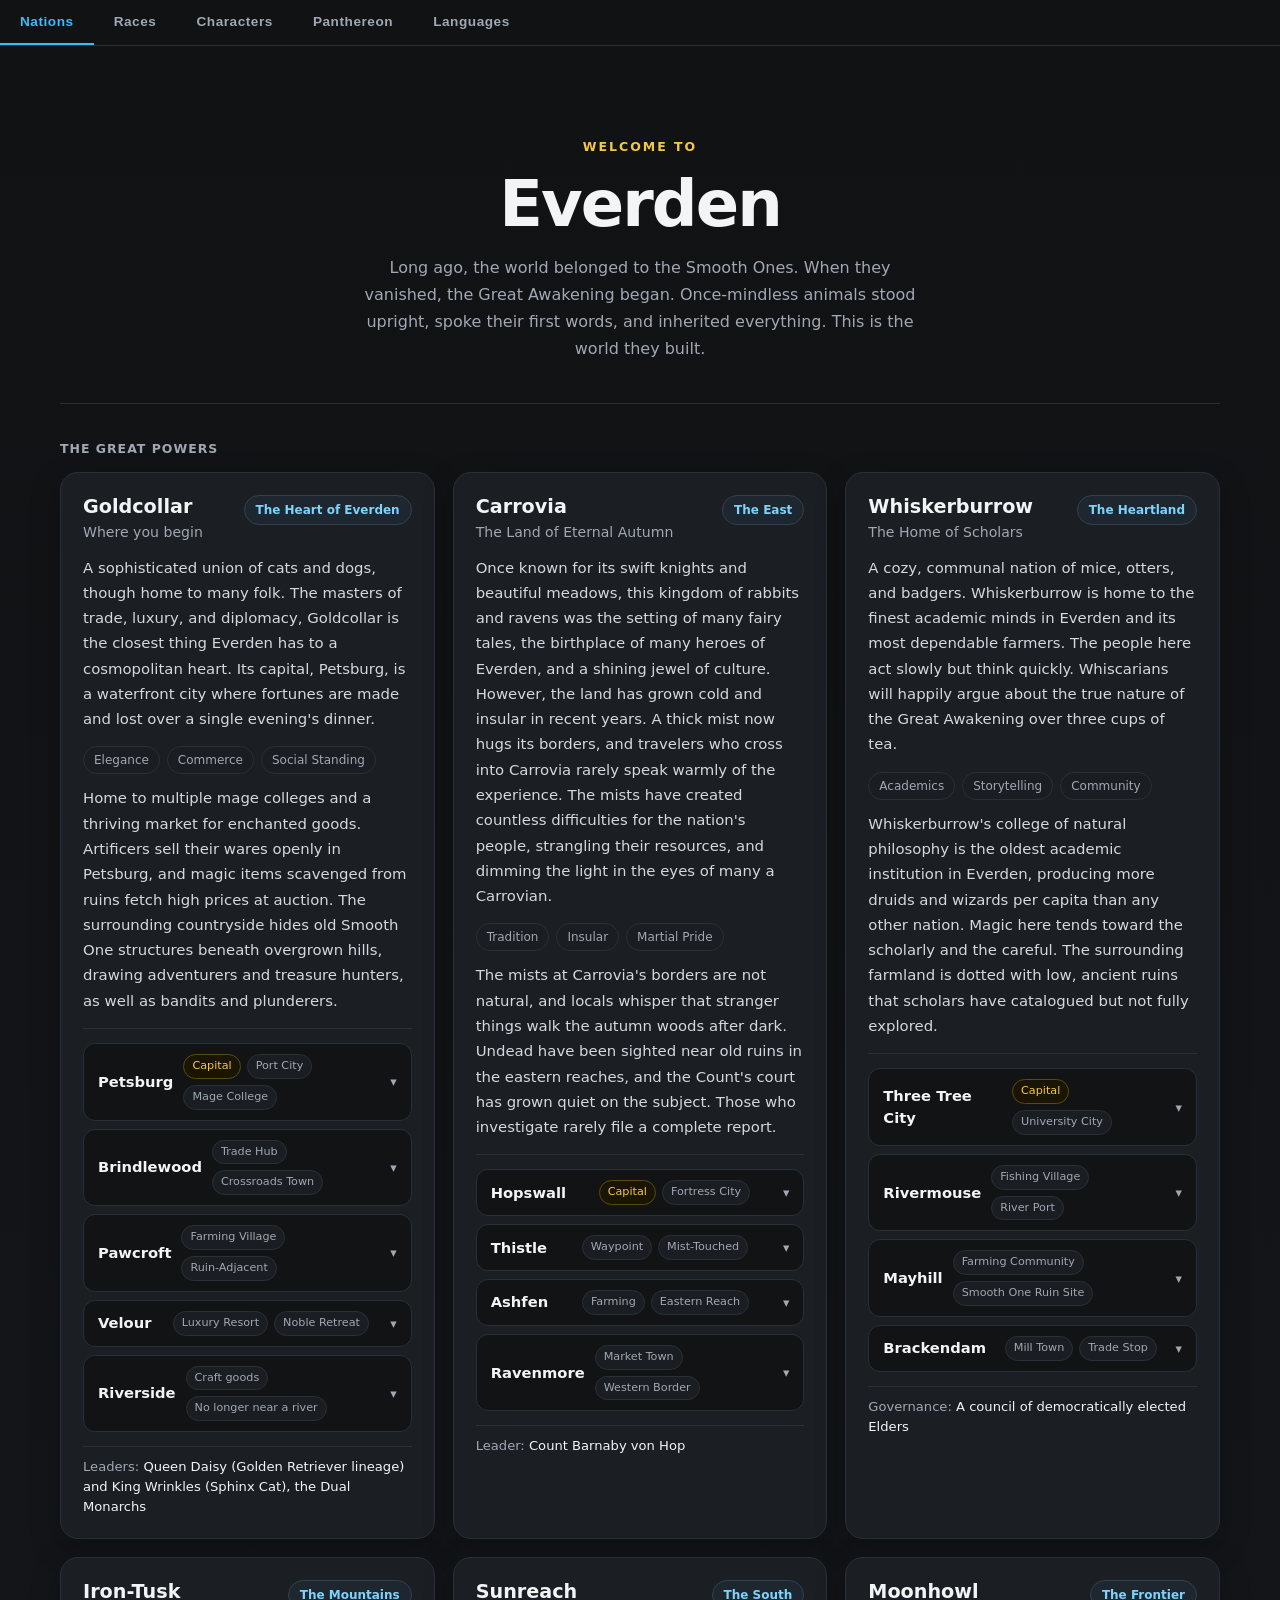
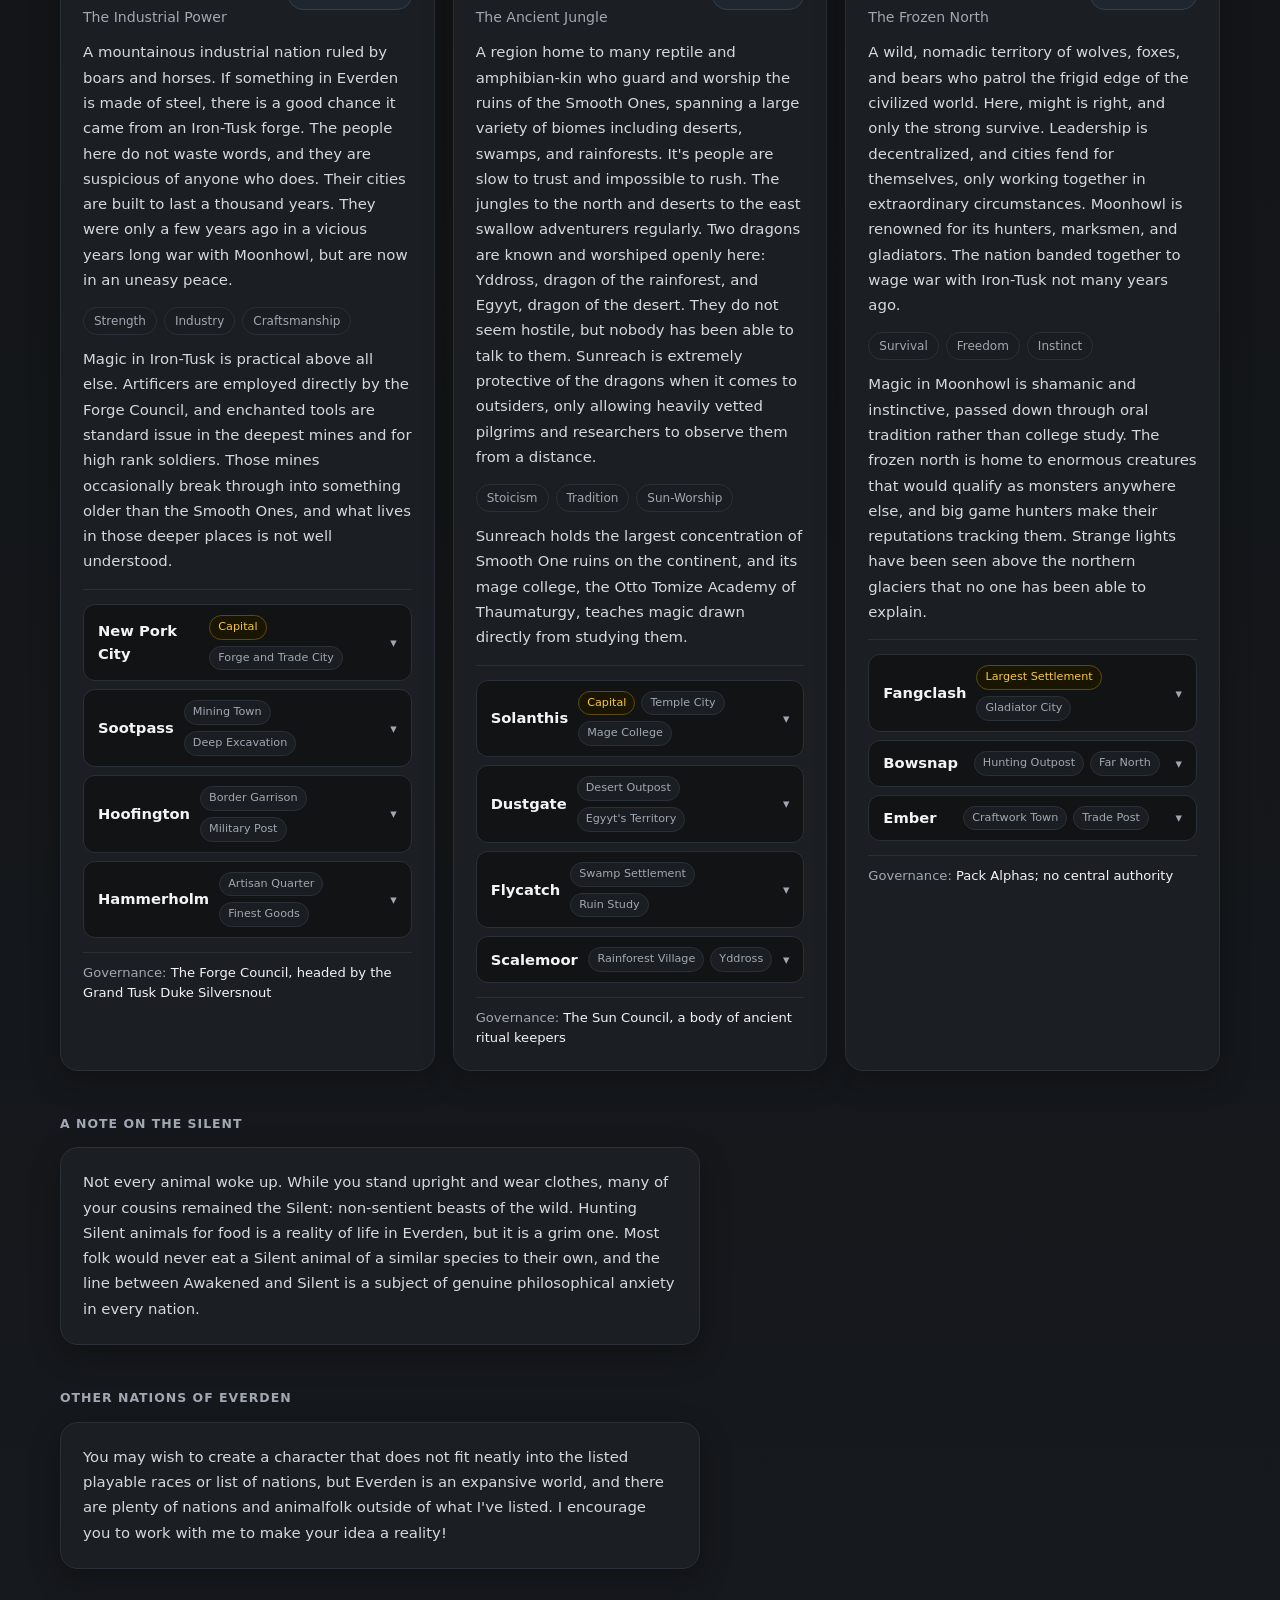
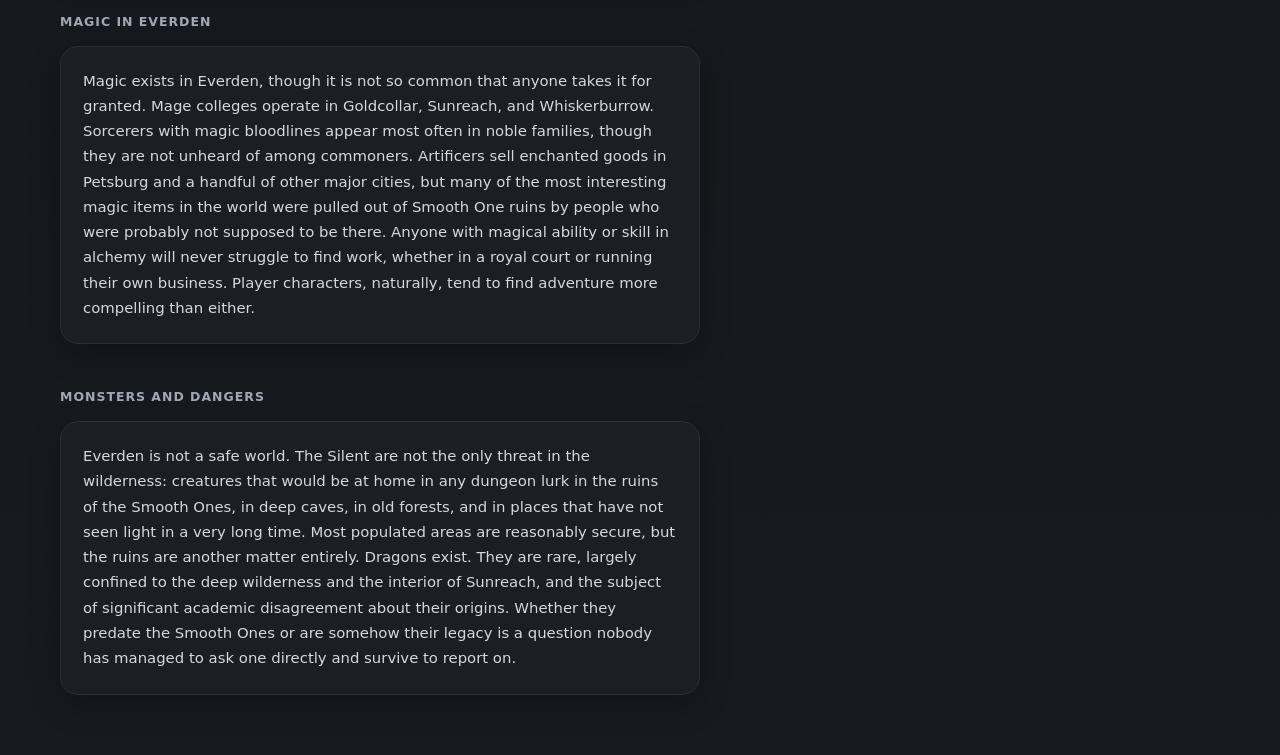
==== commit 4365c717: "Add Characters tab and Warlock Patrons section Characters tab shows expandable cards with name, titl" ====
--- a/everden_player_guide.html
+++ b/everden_player_guide.html
@@ -495,6 +495,32 @@
   color:#f5c842;
 }
 
+/* ══════════════════════════════
+   SECTION 5: CHARACTERS
+══════════════════════════════ */
+.char-location{
+  flex-shrink:0;
+  background:#1e2730;
+  border:1px solid #32404d;
+  color:var(--accent);
+  padding:4px 10px;
+  border-radius:999px;
+  font-size:.72rem;
+  font-weight:600;
+  white-space:nowrap;
+}
+.patron-type{
+  flex-shrink:0;
+  background:#241a2e;
+  border:1px solid #3e3050;
+  color:#c4a5f2;
+  padding:4px 10px;
+  border-radius:999px;
+  font-size:.72rem;
+  font-weight:600;
+  white-space:nowrap;
+}
+
 /* ── RESPONSIVE ── */
 @media (max-width:700px){
   body{ padding:0; }
@@ -514,8 +540,6 @@
 <script id="everden-content">
 /* ══════════════════════════════
    EVERDEN CONTENT DATA
-   Edit the text/cards below to change what appears on the page.
-   Rendering logic lives in the script at the bottom of the file.
 ══════════════════════════════ */
 const CONTENT = {
   "hero": {
@@ -760,7 +784,7 @@
               "text": "Trade Stop"
             }
           ],
-          "body": "A practical, no-bells-or-whistles town built around a watermill and a granary. Brackendam supplies a significant portion of the surrounding region with necessities, and the locals are proud, but resent that Mayhill gets all the farming glory. It has one inn, one tavern, and one very old badger who claims to have met someone who met someone who was there for the Great Awakening."
+          "body": "A practical, no-bells-or-whistles town built around a watermill and a granary. Brackendam supplies a significant portion of the surrounding region with necessities, and the locals are proud, but resent that Mayhill gets all the farming glory. It's the kind of town with one dinky inn, one run-down tavern, and nobody living there under the age of 60."
         }
       ],
       "leaderLabel": "Governance: ",
@@ -1331,6 +1355,64 @@
         ]
       }
     ],
+    "patrons": {
+      "label": "Warlock Patrons",
+      "intro": "Not every power in Everden asks for worship. Some prefer a signature. The beings below are not gods, and no temples are raised to them, but each has been known to lend power to mortals willing to strike a bargain. If you are building a warlock, these are the patrons most often whispered about, though stranger arrangements are always possible.",
+      "list": [
+        {
+          "type": "Archfey",
+          "iconBg": "#0e2213",
+          "icon": "🦌",
+          "name": "The Antlered King",
+          "epithet": "Lord of the Silent Court",
+          "original": "Oberon",
+          "paragraphs": [
+            "Somewhere behind the oldest forests, where the seasons all happen at once, an immense stag holds court on a throne of living roots. The Antlered King is older than the Awakening, older perhaps than the Smooth Ones, and his subjects are the Silent: every beast that never woke is, by his reckoning, a citizen of his twilight kingdom. He regards the Awakened with the amused fascination of a king watching his subjects wander off and declare themselves foreign nations. Some in his court say the Great Awakening was simply a door he left open. He has never confirmed this, and he enjoys that enormously.",
+            "His bargains are courteous, binding, and paid in strange currency: a favorite memory, the color of your dreams, the promise of a dance at a festival that has not happened yet. He is not cruel, but his priorities are not mortal ones, and his warlocks learn to be very careful with words like \"forever\" and \"anything.\""
+          ],
+          "seekers": ["Moonhowl shamans", "Wanderers of deep forests", "Those the Silent follow", "Anyone who slept in a fey ring"]
+        },
+        {
+          "type": "Devil",
+          "iconBg": "#220d0d",
+          "icon": "✒️",
+          "name": "The Grinning Stoat",
+          "epithet": "The Gentleman of the Fine Print",
+          "original": "Asmodeus",
+          "paragraphs": [
+            "Where the Golden Collars blesses the honest deal, the Grinning Stoat perfects the other kind: the deal that is honest right up until you read it twice. He appears as an immaculately dressed stoat in a waistcoat of shifting silk, with a smile that has one or two more teeth than seems strictly necessary. His contracts are famously, scrupulously fair. He has never once broken the letter of an agreement, a fact he mentions often and his former clients mention never.",
+            "The Stoat trades in the things people swear they will never miss: years, luck, voices, the affection of an old friend, the warm spot at the end of the bed. His warlocks receive exactly what they asked for, delivered promptly and in full. The trouble, as always, is what they asked for."
+          ],
+          "seekers": ["The desperate", "The ambitious poor", "Goldcollar social climbers", "Debtors out of options"]
+        },
+        {
+          "type": "Celestial",
+          "iconBg": "#231d08",
+          "icon": "🐉",
+          "name": "The Dawnscale",
+          "epithet": "The Last Kind Dragon",
+          "original": "Bahamut",
+          "paragraphs": [
+            "The dragons of Everden do not speak, and nobody has survived asking them why. But in dawn dreams, some mortals meet one that does: a dragon of pale gold light, old beyond reckoning, who carries a grief too large to name. The Dawnscale is said to have loved the Smooth Ones, and to have watched them go, and to have decided that whatever walks upright next would not go unguarded. Whether it is truly a dragon, a god wearing a dragon's shape, or something older than both is a debate that has ended several friendships in Denhollow's theology department.",
+            "It asks little of its warlocks: mend what you can, light what you must, and be kind to the Silent, for they are somebody's cousins. Its power arrives as warmth in the chest and light in the palms, and those who carry it say the grief comes with it, just a little, like heat off a hearth."
+          ],
+          "seekers": ["Healers", "Guardians of the small", "Pilgrims who dreamed at dawn", "Those who tend the Silent"]
+        },
+        {
+          "type": "Great Old One",
+          "iconBg": "#101018",
+          "icon": "🌀",
+          "name": "The Unquiet Choir",
+          "epithet": "The Minds That Remain",
+          "original": "Tharizdun / The Elder Elemental Eye",
+          "paragraphs": [
+            "At the center of a storm that scholars name the Elder Elemental Eye, something turns. It is not one mind. It is all of them: the countless unresting minds of the Smooth Ones, neither dead nor alive, swirling around the Eye like leaves in a whirlpool and screaming across each other in a chorus of alien, conflicting wants. Build it again. Take it apart. Come home. Never come back. Remember us. Forget. No single voice in the Choir agrees with any other, and yet the whole of it drifts, slowly and unmistakably, toward some vast purpose that no mortal mind has been able to parse. The unsettling part, theologians agree, is that nothing about that purpose appears to be evil. It appears to be important.",
+            "Its warlocks do not make bargains so much as get noticed. They hear fragments: half a blueprint, a word of Smoothtalk they were never taught, the absolute certainty that a particular door in a particular ruin should not be opened, or should be, immediately. Most of them seem fine. Nearly all of them seem fine."
+          ],
+          "seekers": ["Ruin-delvers", "Smoothtalk scholars", "The Awakening-obsessed", "Those who hear it humming"]
+        }
+      ]
+    },
     "otherPowersText": "The gods listed here are the most widely known across Everden, but they are not the only powers worthy of worship (or making a deal for power with). Local spirits, ancient beings, forgotten names, and stranger things exist at the edges of the known world. If none of the listed gods feel right for your character, talk to me and we can work something out together."
   },
   "languages": {
@@ -1391,6 +1473,57 @@
         "script": "Script: Classical Roman-style lettering",
         "desc": "A dead language. The writing of the Smooth Ones, found today only in ruin inscriptions and crumbling ancient texts. Nobody speaks it natively or knows for certain what it actually sounded like. Scholars reconstruct it's pronunciation from best guesses and argue about it constantly.",
         "restrict": "Requires 14 Intelligence or higher to learn."
+      }
+    ]
+  },
+  "characters": {
+    "enabled": true,
+    "label": "Characters of Everden",
+    "intro": "The folk below are some of the most talked-about figures in Everden. Click on a character to learn more. A card can be a single person or a whole group, and this list will grow as the campaign does.",
+    "list": [
+      {
+        "name": "Queen Daisy & King Wrinkles",
+        "title": "The Dual Monarchs of Goldcollar",
+        "location": "Petsburg, Goldcollar",
+        "iconBg": "#221a05",
+        "icon": "👑",
+        "paragraphs": [
+          "Goldcollar's throne seats two, and the arrangement works better than anyone expected. Queen Daisy, of an old Golden Retriever lineage, is beloved for a warmth that appears entirely genuine and a memory for names that appears entirely supernatural. King Wrinkles, a Sphinx Cat of considerable age and no fur whatsoever, is renowned for a shrewdness so cold that merchants have been known to lower their own prices mid-sentence under his gaze.",
+          "Between them they balance Goldcollar's twin appetites for generosity and profit. Court gossip holds that no proposal survives dinner with both of them unchanged: Daisy finds what is kind in it, Wrinkles finds what is profitable, and what emerges is usually both."
+        ]
+      },
+      {
+        "name": "Count Barnaby von Hop",
+        "title": "Count of Carrovia",
+        "location": "Hopswall, Carrovia",
+        "iconBg": "#141020",
+        "icon": "🐇",
+        "paragraphs": [
+          "There was a time when the Count of Carrovia was the most visible noble in Everden: the autumn festivals of Hopswall were his personal pride, and his swift knights rode escort for any traveler who asked. That time has passed. The festivals are quietly cancelled, the castle gates close before dark, and appointments with the Count are not being granted, to ambassadors, to old friends, to anyone.",
+          "What is known is only this: the mist at Carrovia's borders arrived during his rule, he has never once addressed it publicly, and the few staff who have left his service decline to discuss their former employer in a way that suggests generous severance, genuine fear, or both."
+        ]
+      },
+      {
+        "name": "The Forge Council",
+        "title": "Governing Body of Iron-Tusk",
+        "location": "Greygorge, Iron-Tusk",
+        "iconBg": "#1f1010",
+        "icon": "⚒️",
+        "paragraphs": [
+          "Iron-Tusk is not ruled so much as operated. The Forge Council is a body of boar and horse guildmasters, each representing one of the nation's great industries, meeting in the Iron Hall beneath banners that nobody has bothered to decorate. They are headed by the Grand Tusk, an office held by whichever councilor the others distrust least, which its current holder has described as the only honest election in Everden.",
+          "The Council is blunt, slow to spend, and ruthlessly practical, which makes its recent behavior all the more interesting: three tunnels at Sootpass sealed by official order, an artificers' report delivered directly to the Grand Tusk, and a line item in the public budget labeled only \"containment\" that no councilor will explain."
+        ]
+      },
+      {
+        "name": "The Sun Council",
+        "title": "Ritual Keepers of Sunreach",
+        "location": "Solanthis, Sunreach",
+        "iconBg": "#221800",
+        "icon": "☀️",
+        "paragraphs": [
+          "The Sun Council does not campaign, legislate, or explain. Its members, ancient ritual keepers drawn from the lizardfolk and toadfolk lineages of Sunreach, meet at the highest point of the Solanthis temple complex at noon, every day, without exception. The rituals they keep predate written history, and when asked what would happen if a session were missed, council members give the same answer they give to most questions, which is nothing.",
+          "Outsiders find the Council maddening; Sunreach finds it comforting. Whatever the keepers are doing up there every noon, the nation has outlasted empires while doing it, and in Sunreach that is considered a complete argument."
+        ]
       }
     ]
   }
@@ -1490,6 +1623,7 @@
 <nav class="nav">
   <button class="nav-btn active" onclick="showSection('nations',this)">Nations</button>
   <button class="nav-btn" onclick="showSection('races',this)">Races</button>
+  <button class="nav-btn" id="nav-characters" onclick="showSection('characters',this)">Characters</button>
   <button class="nav-btn" onclick="showSection('pantheon',this)">Panthereon</button>
   <button class="nav-btn" onclick="showSection('languages',this)">Languages</button>
 </nav>
@@ -1519,6 +1653,15 @@
   </div>
   <div class="race-grid" id="race-grid"></div>
   <div class="detail" id="race-detail"></div>
+</div>
+
+<!-- ══════════════════════════════
+     SECTION: CHARACTERS
+══════════════════════════════ -->
+<div id="sec-characters" class="section-wrap">
+  <div class="section-label" style="margin-top:0;" id="characters-label"></div>
+  <p style="color:var(--muted);font-size:.93rem;margin-bottom:24px;line-height:1.7;" id="characters-intro"></p>
+  <div class="god-grid" id="char-grid"></div>
 </div>
 
 <!-- ══════════════════════════════
@@ -1623,11 +1766,60 @@
       </div>`).join('')}
     </div>
   `).join('') + `
+    <div class="section-label" style="margin-top:44px;">${CONTENT.pantheon.patrons.label}</div>
+    <p style="color:var(--muted);font-size:.93rem;margin-bottom:14px;line-height:1.7;">${CONTENT.pantheon.patrons.intro}</p>
+    <div class="god-grid">
+      ${CONTENT.pantheon.patrons.list.map(p => `
+      <div class="god-card" onclick="this.classList.toggle('open')">
+        <div class="god-card-header">
+          <div class="god-icon" style="background:${p.iconBg};">${p.icon}</div>
+          <div class="god-names">
+            <div class="god-name">${p.name}</div>
+            <div class="god-epithet">${p.epithet}</div>
+            <!-- ${p.original} -->
+          </div>
+          <span class="patron-type">${p.type}</span>
+          <span class="god-chevron">▾</span>
+        </div>
+        <div class="god-body">
+          ${p.paragraphs.map(par=>`<p>${par}</p>`).join('')}
+          <div class="worshipers">${p.seekers.map(s=>`<span class="tag">${s}</span>`).join('')}</div>
+        </div>
+      </div>`).join('')}
+    </div>
     <div class="section-label" style="margin-top:44px;">Other Powers</div>
     <div class="nation-card" style="max-width:640px;">
       <p class="nation-desc" style="margin:0;">${CONTENT.pantheon.otherPowersText}</p>
     </div>
   `;
+}
+
+/* ── CHARACTERS ── */
+function renderCharacters(){
+  // To hide the Characters tab, set "enabled": false on "characters" in CONTENT above.
+  if(!CONTENT.characters.enabled){
+    document.getElementById('nav-characters').style.display='none';
+    return;
+  }
+  document.getElementById('characters-label').textContent = CONTENT.characters.label;
+  document.getElementById('characters-intro').innerHTML = CONTENT.characters.intro;
+
+  document.getElementById('char-grid').innerHTML = CONTENT.characters.list.map(c => `
+    <div class="god-card" onclick="this.classList.toggle('open')">
+      <div class="god-card-header">
+        <div class="god-icon" style="background:${c.iconBg};">${c.icon}</div>
+        <div class="god-names">
+          <div class="god-name">${c.name}</div>
+          <div class="god-epithet">${c.title}</div>
+        </div>
+        <span class="char-location">${c.location}</span>
+        <span class="god-chevron">▾</span>
+      </div>
+      <div class="god-body">
+        ${c.paragraphs.map(p=>`<p>${p}</p>`).join('')}
+      </div>
+    </div>
+  `).join('');
 }
 
 /* ── LANGUAGES ── */
@@ -1707,6 +1899,7 @@
 
 renderHero();
 renderNations();
+renderCharacters();
 renderPantheon();
 renderLanguages();
 renderRaces();
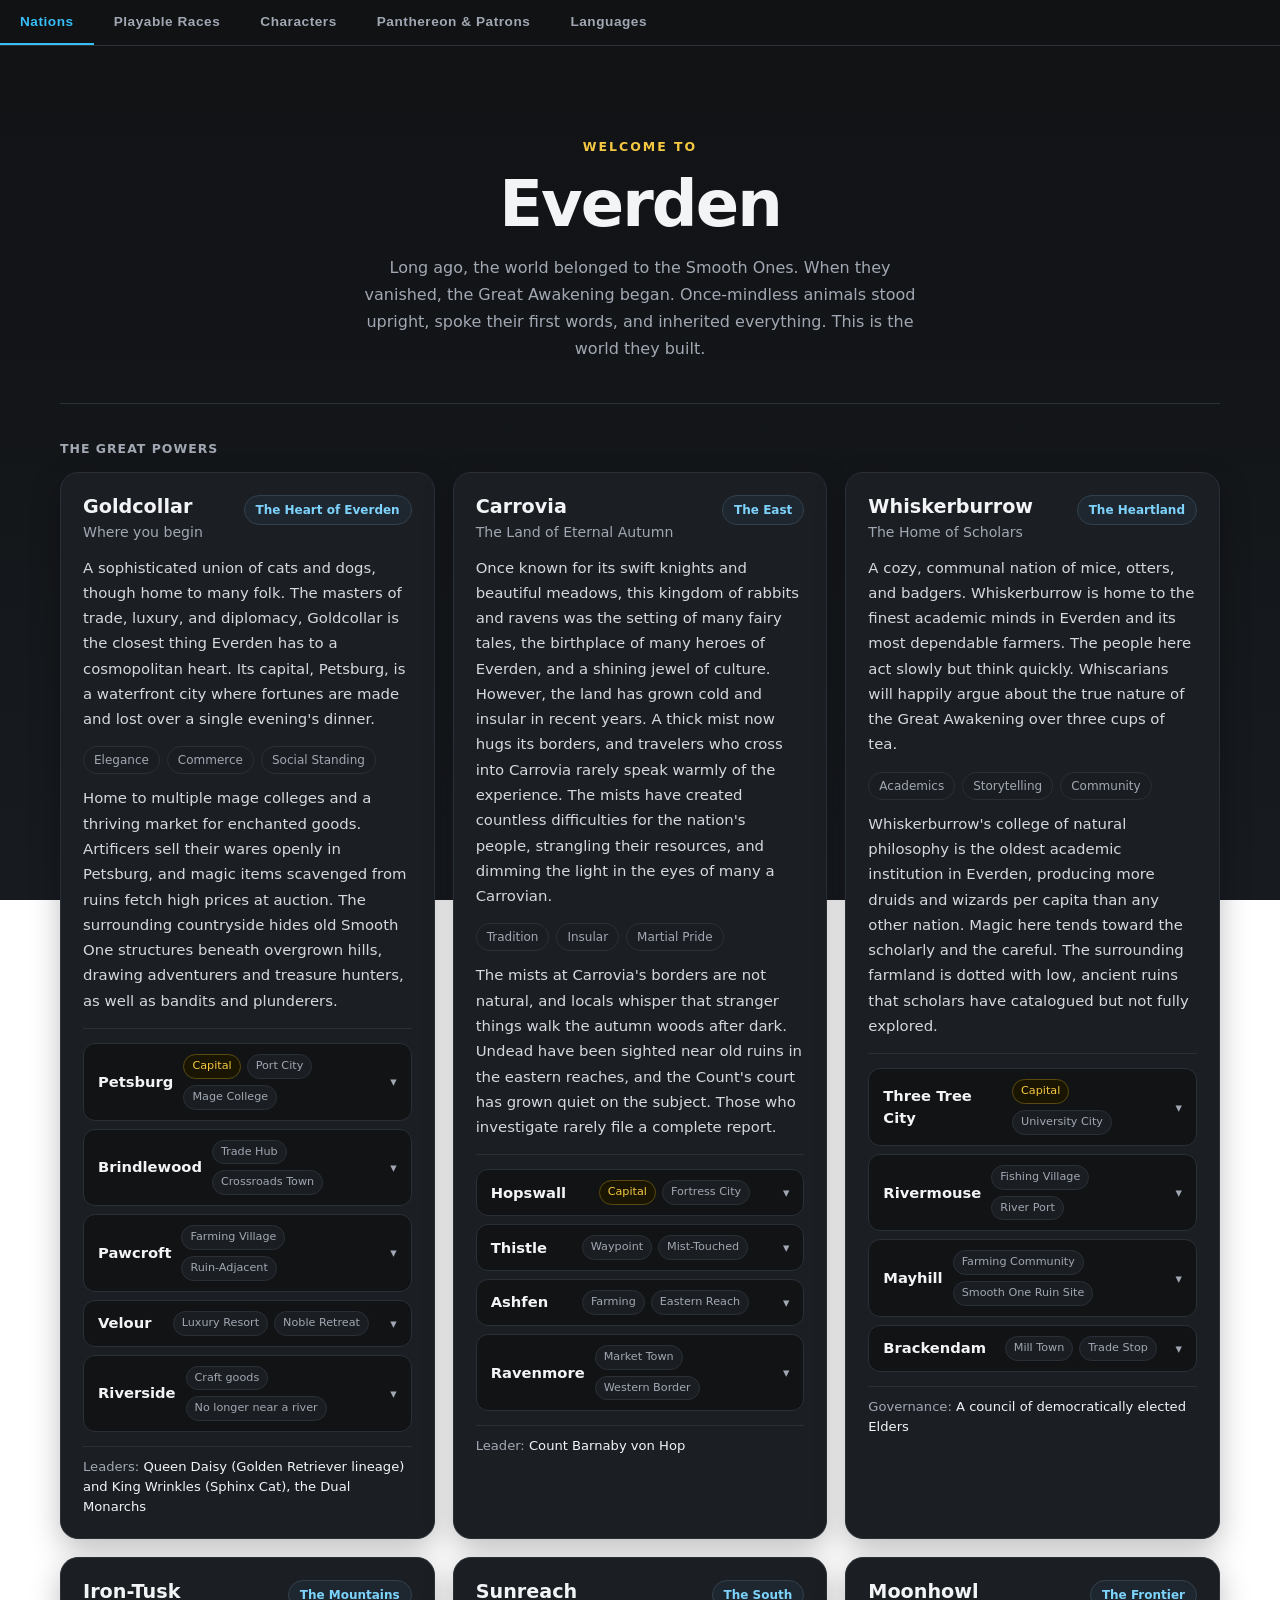
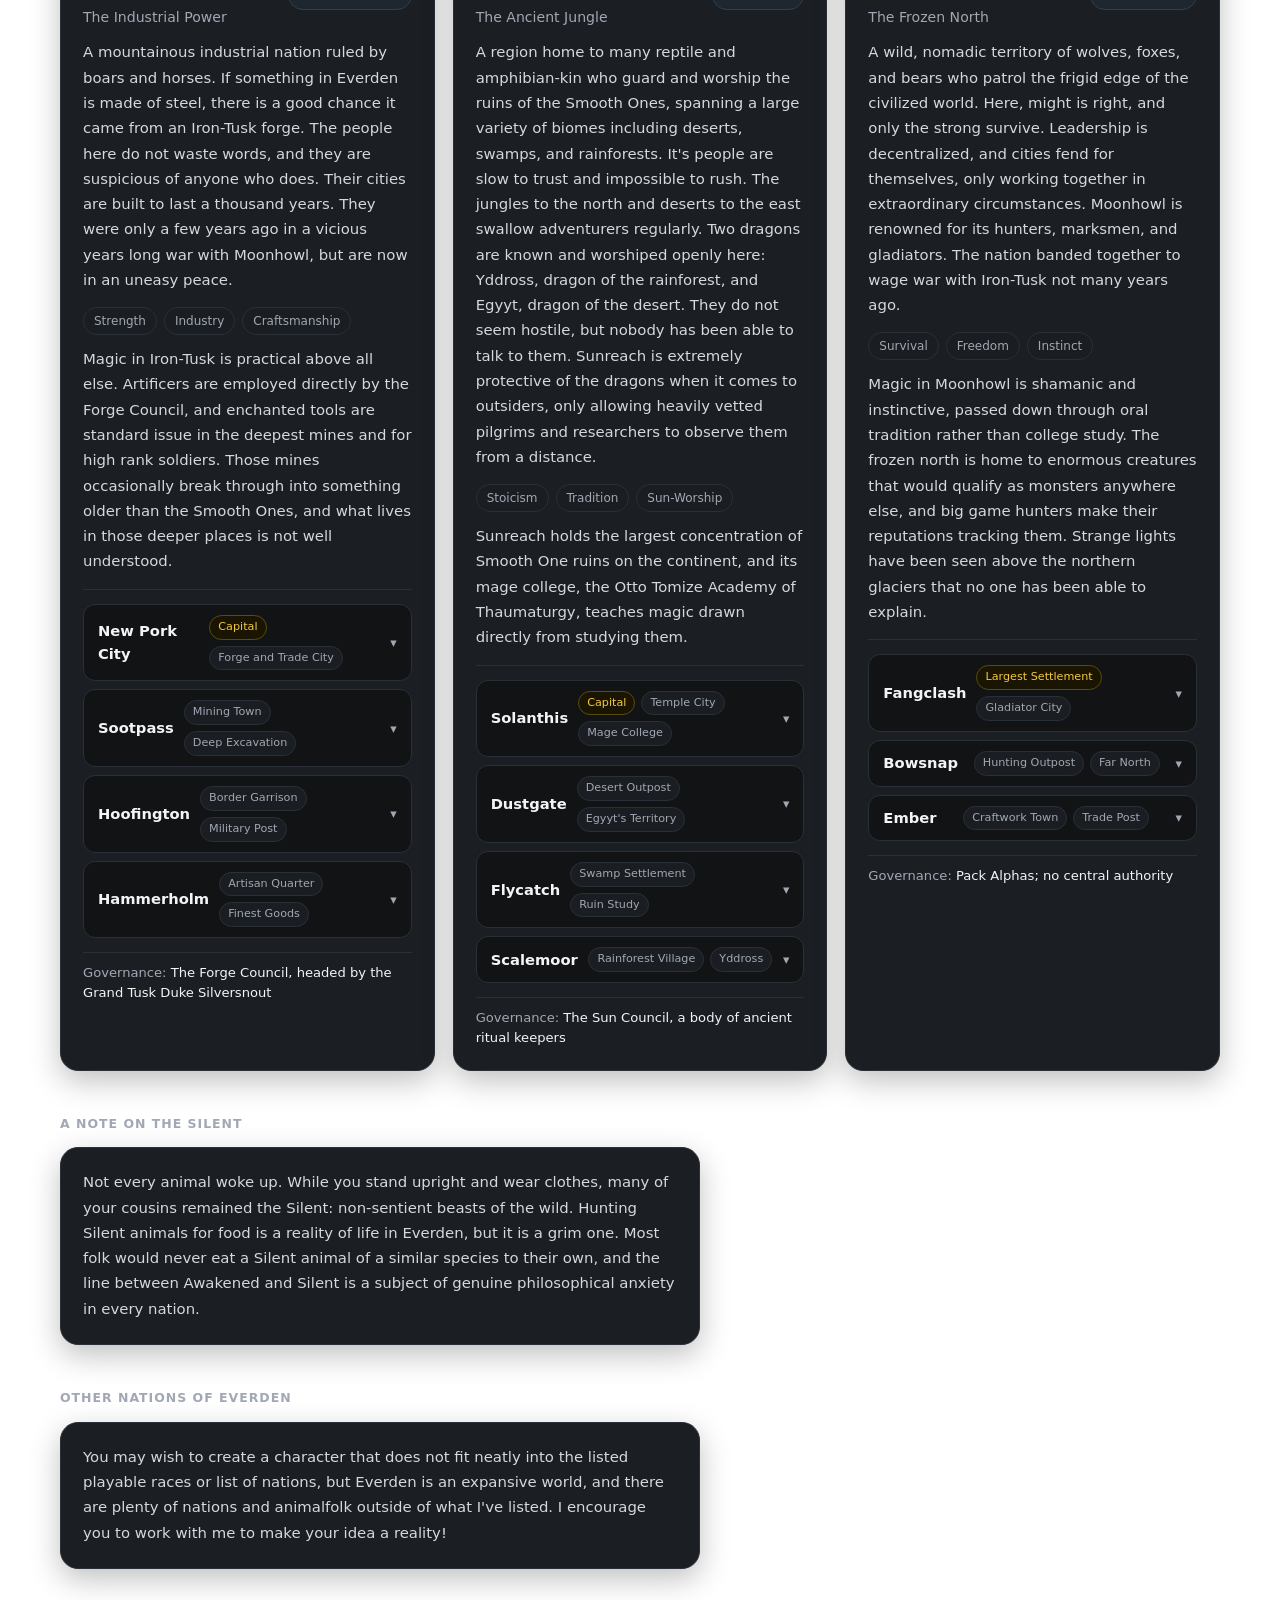
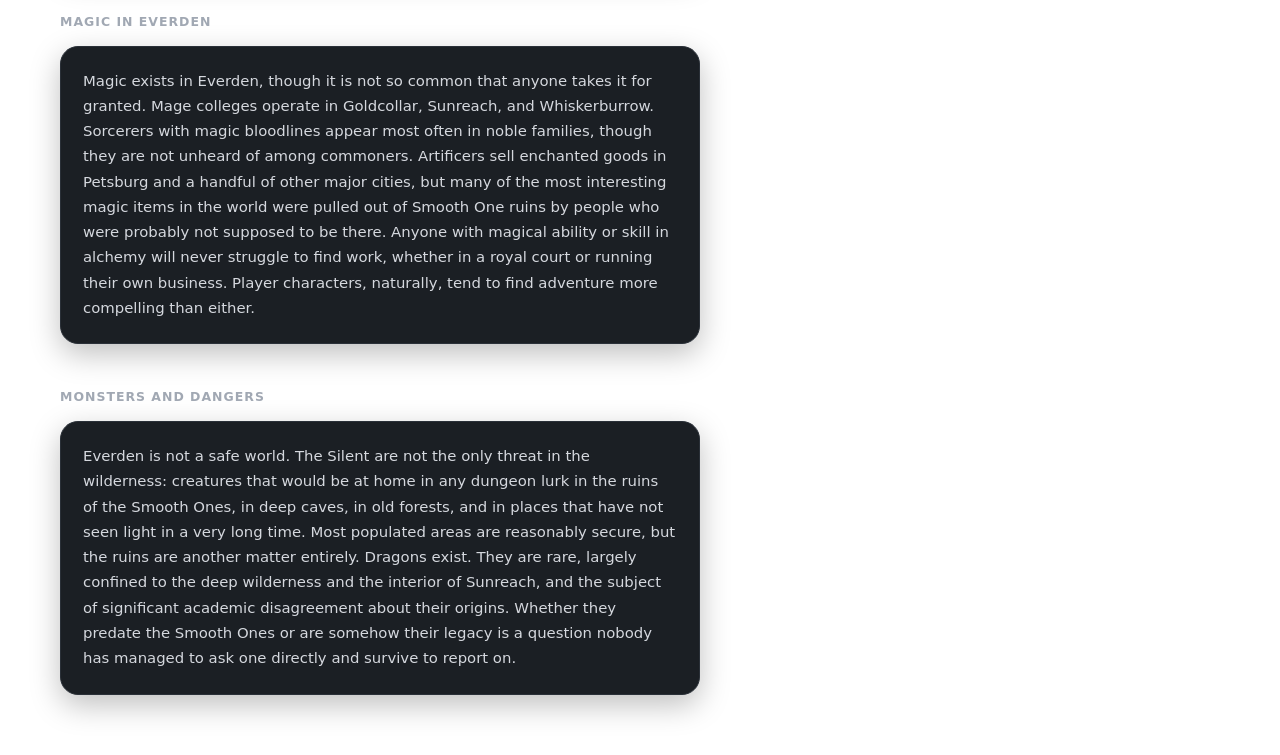
==== commit 06c9706e: "Update everden_player_guide.html" ====
--- a/everden_player_guide.html
+++ b/everden_player_guide.html
@@ -4,1627 +4,16 @@
 <meta charset="UTF-8" />
 <meta name="viewport" content="width=device-width, initial-scale=1.0" />
 <title>Everden Player Guide</title>
-
-<style>
-:root{
-  --bg:#111315;
-  --bg2:#1a1d21;
-  --card:#1b1f24;
-  --border:#2a3038;
-  --text:#f3f4f6;
-  --muted:#a1a8b3;
-  --accent:#7dd3fc;
-  --accent2:#38bdf8;
-  --shadow:0 10px 30px rgba(0,0,0,.25);
-  --radius:18px;
-  --gold:#f5c842;
-  --gold2:#e0a800;
-  --amber:#d97706;
-}
-
-*{ box-sizing:border-box; margin:0; padding:0; }
-html{ scroll-behavior:smooth; }
-
-body{
-  background:linear-gradient(to bottom,#101214,#171a1f);
-  color:var(--text);
-  font-family:Inter,system-ui,sans-serif;
-  line-height:1.5;
-  padding:0;
-}
-
-/* ── NAV ── */
-.nav{
-  position:sticky;
-  top:0;
-  z-index:100;
-  background:rgba(17,19,21,.92);
-  backdrop-filter:blur(12px);
-  border-bottom:1px solid var(--border);
-  display:flex;
-  gap:0;
-  overflow-x:auto;
-  scrollbar-width:none;
-}
-.nav::-webkit-scrollbar{ display:none; }
-.nav-btn{
-  flex-shrink:0;
-  background:none;
-  border:none;
-  color:var(--muted);
-  font-size:.85rem;
-  font-weight:600;
-  letter-spacing:.04em;
-  padding:14px 20px;
-  cursor:pointer;
-  border-bottom:2px solid transparent;
-  transition:.15s;
-  white-space:nowrap;
-}
-.nav-btn:hover{ color:var(--text); }
-.nav-btn.active{ color:var(--accent2); border-bottom-color:var(--accent2); }
-
-/* ── SECTIONS ── */
-.section-wrap{
-  display:none;
-  max-width:1200px;
-  margin:0 auto;
-  padding:32px 20px 60px;
-}
-.section-wrap.active{ display:block; }
-
-/* ── HERO ── */
-.hero{
-  text-align:center;
-  padding:60px 20px 40px;
-  border-bottom:1px solid var(--border);
-  margin-bottom:36px;
-}
-.hero-eyebrow{
-  font-size:.78rem;
-  letter-spacing:.16em;
-  text-transform:uppercase;
-  color:var(--gold);
-  font-weight:700;
-  margin-bottom:14px;
-}
-.hero-title{
-  font-size:clamp(2.4rem,7vw,4rem);
-  font-weight:800;
-  letter-spacing:-.03em;
-  line-height:1.05;
-  margin-bottom:16px;
-}
-.hero-sub{
-  color:var(--muted);
-  font-size:1rem;
-  max-width:560px;
-  margin:0 auto;
-  line-height:1.7;
-}
-
-/* ── SHARED LABELS ── */
-.section-label{
-  text-transform:uppercase;
-  letter-spacing:.08em;
-  font-size:.78rem;
-  color:var(--muted);
-  margin-bottom:14px;
-  margin-top:36px;
-  font-weight:700;
-}
-.section-label:first-child{ margin-top:0; }
-
-/* ══════════════════════════════
-   SECTION 1: NATIONS
-══════════════════════════════ */
-.nation-grid{
-  display:grid;
-  grid-template-columns:repeat(auto-fill,minmax(340px,1fr));
-  gap:18px;
-}
-.nation-card{
-  background:var(--card);
-  border:1px solid var(--border);
-  border-radius:var(--radius);
-  padding:22px;
-  box-shadow:var(--shadow);
-}
-.nation-card-top{
-  display:flex;
-  justify-content:space-between;
-  align-items:flex-start;
-  gap:12px;
-  margin-bottom:12px;
-}
-.nation-name{
-  font-size:1.2rem;
-  font-weight:700;
-  line-height:1.2;
-}
-.nation-subtitle{
-  color:var(--muted);
-  font-size:.88rem;
-  margin-top:4px;
-}
-.nation-badge{
-  flex-shrink:0;
-  background:#1e2730;
-  border:1px solid #32404d;
-  color:var(--accent);
-  padding:5px 11px;
-  border-radius:999px;
-  font-size:.75rem;
-  font-weight:600;
-  white-space:nowrap;
-}
-.nation-desc{
-  color:#d5d8de;
-  font-size:.93rem;
-  line-height:1.7;
-  margin-bottom:14px;
-}
-.nation-values{
-  display:flex;
-  flex-wrap:wrap;
-  gap:7px;
-  margin-bottom:12px;
-}
-.tag{
-  background:var(--bg2);
-  border:1px solid var(--border);
-  color:var(--muted);
-  padding:4px 10px;
-  border-radius:999px;
-  font-size:.75rem;
-}
-.nation-leader{
-  font-size:.82rem;
-  color:var(--muted);
-  border-top:1px solid var(--border);
-  padding-top:10px;
-}
-.nation-leader span{
-  color:var(--text);
-}
-
-.settlements {
-  margin-top: 14px;
-  border-top: 1px solid var(--border);
-  padding-top: 14px;
-  display: flex;
-  flex-direction: column;
-  gap: 8px;
-}
-.settlement {
-  background: var(--bg);
-  border: 1px solid var(--border);
-  border-radius: 12px;
-  overflow: hidden;
-  cursor: pointer;
-}
-.settlement-header {
-  display: flex;
-  align-items: center;
-  justify-content: space-between;
-  padding: 10px 14px;
-  gap: 10px;
-}
-.settlement-name {
-  font-size: .92rem;
-  font-weight: 600;
-  color: var(--text);
-}
-.settlement-tags {
-  display: flex;
-  gap: 6px;
-  flex-wrap: wrap;
-}
-.settlement-tag {
-  background: var(--bg2);
-  border: 1px solid var(--border);
-  color: var(--muted);
-  padding: 3px 8px;
-  border-radius: 999px;
-  font-size: .7rem;
-}
-.settlement-tag.capital {
-  border-color: #5a4a10;
-  color: var(--gold);
-  background: #1a1500;
-}
-.settlement-chevron {
-  color: var(--muted);
-  font-size: .8rem;
-  flex-shrink: 0;
-  transition: transform .2s;
-}
-.settlement.open .settlement-chevron { transform: rotate(180deg); }
-.settlement-body {
-  display: none;
-  padding: 0 14px 12px;
-  font-size: .88rem;
-  color: #d5d8de;
-  line-height: 1.65;
-  border-top: 1px solid var(--border);
-  padding-top: 10px;
-}
-.settlement.open .settlement-body { display: block; }
-
-/* ══════════════════════════════
-   SECTION 2: RACES
-══════════════════════════════ */
-.search-wrap{
-  position:sticky;
-  top:49px;
-  z-index:50;
-  margin-bottom:24px;
-  backdrop-filter:blur(10px);
-}
-.search{
-  width:100%;
-  padding:14px 18px;
-  border-radius:16px;
-  border:1px solid var(--border);
-  background:rgba(27,31,36,.92);
-  color:var(--text);
-  font-size:1rem;
-  outline:none;
-  box-shadow:var(--shadow);
-}
-.search:focus{ border-color:var(--accent2); }
-
-.race-grid{
-  display:grid;
-  grid-template-columns:repeat(auto-fill,minmax(320px,1fr));
-  gap:18px;
-}
-.card{
-  background:var(--card);
-  border:1px solid var(--border);
-  border-radius:var(--radius);
-  padding:20px;
-  cursor:pointer;
-  transition:.18s ease;
-  box-shadow:var(--shadow);
-}
-.card:hover{ transform:translateY(-3px); border-color:#3b4450; }
-.card-top{
-  display:flex;
-  justify-content:space-between;
-  align-items:flex-start;
-  gap:12px;
-  margin-bottom:12px;
-}
-.card-name{ font-size:1.25rem; font-weight:700; }
-.card-animal{ color:var(--muted); font-size:.92rem; }
-.speed{
-  flex-shrink:0;
-  background:#222933;
-  color:var(--accent);
-  border:1px solid #32404d;
-  padding:6px 10px;
-  border-radius:999px;
-  font-size:.8rem;
-  font-weight:600;
-}
-.pills{ display:flex; flex-wrap:wrap; gap:8px; margin-bottom:14px; }
-.pill{
-  background:var(--bg2);
-  border:1px solid var(--border);
-  color:var(--muted);
-  padding:5px 10px;
-  border-radius:999px;
-  font-size:.75rem;
-}
-.preview{ display:flex; flex-direction:column; gap:10px; }
-.preview-trait{
-  border-top:1px solid var(--border);
-  padding-top:10px;
-  font-size:.92rem;
-  color:#d8dbe0;
-}
-.preview-trait strong{ color:white; }
-.more{ color:var(--muted); font-size:.8rem; }
-
-.detail{ display:none; }
-.detail.active{ display:block; }
-.detail-card{
-  background:var(--card);
-  border:1px solid var(--border);
-  border-radius:24px;
-  padding:28px;
-  box-shadow:var(--shadow);
-}
-.detail-header{
-  display:flex;
-  flex-wrap:wrap;
-  justify-content:space-between;
-  gap:16px;
-  margin-bottom:20px;
-}
-.detail-title{
-  font-size:clamp(2rem,6vw,3rem);
-  font-weight:800;
-  line-height:1;
-}
-.detail-sub{ color:var(--muted); margin-top:8px; }
-.back{
-  background:none;
-  border:none;
-  color:var(--accent);
-  font-size:1rem;
-  margin-bottom:18px;
-  cursor:pointer;
-}
-.lore{
-  background:var(--bg2);
-  border:1px solid var(--border);
-  padding:18px;
-  border-radius:18px;
-  color:#d5d8de;
-  margin-bottom:24px;
-  line-height:1.7;
-}
-.traits{ display:flex; flex-direction:column; gap:14px; }
-.full-trait{
-  background:var(--bg2);
-  border:1px solid var(--border);
-  border-radius:16px;
-  padding:16px;
-  line-height:1.65;
-  color:#d9dce2;
-}
-.full-trait strong{ color:white; }
-.origin{
-  background:var(--bg2);
-  border:1px solid var(--border);
-  border-radius:16px;
-  padding:16px;
-  color:#d9dce2;
-}
-.empty{ text-align:center; padding:60px 20px; color:var(--muted); }
-
-/* ══════════════════════════════
-   SECTION 3: PANTHEON
-══════════════════════════════ */
-.god-grid{
-  display:flex;
-  flex-direction:column;
-  gap:12px;
-}
-.god-card{
-  background:var(--card);
-  border:1px solid var(--border);
-  border-radius:var(--radius);
-  padding:0;
-  overflow:hidden;
-  box-shadow:var(--shadow);
-  cursor:pointer;
-  transition:.15s;
-}
-.god-card:hover{ border-color:#3b4450; }
-.god-card-header{
-  display:flex;
-  align-items:center;
-  gap:14px;
-  padding:18px 20px;
-}
-.god-icon{
-  width:40px;
-  height:40px;
-  border-radius:12px;
-  display:flex;
-  align-items:center;
-  justify-content:center;
-  font-size:1.3rem;
-  flex-shrink:0;
-}
-.god-names{ flex:1; min-width:0; }
-.god-name{ font-size:1.05rem; font-weight:700; }
-.god-epithet{ color:var(--muted); font-size:.83rem; font-style:italic; margin-top:2px; }
-.god-chevron{
-  color:var(--muted);
-  font-size:.9rem;
-  transition:transform .2s;
-  flex-shrink:0;
-}
-.god-card.open .god-chevron{ transform:rotate(180deg); }
-.god-body{
-  display:none;
-  padding:0 20px 20px;
-  border-top:1px solid var(--border);
-}
-.god-card.open .god-body{ display:block; }
-.god-body p{
-  font-size:.93rem;
-  line-height:1.72;
-  color:#d5d8de;
-  margin-top:16px;
-}
-.god-body p em{
-  color:var(--muted);
-  font-style:italic;
-}
-.god-body .worshipers{
-  display:flex;
-  flex-wrap:wrap;
-  gap:7px;
-  margin-top:14px;
-}
-
-/* ══════════════════════════════
-   SECTION 4: LANGUAGES
-══════════════════════════════ */
-.lang-grid{
-  display:grid;
-  grid-template-columns:repeat(auto-fill,minmax(300px,1fr));
-  gap:18px;
-}
-.lang-card{
-  background:var(--card);
-  border:1px solid var(--border);
-  border-radius:var(--radius);
-  padding:20px;
-  box-shadow:var(--shadow);
-}
-.lang-card.restricted{
-  border-color:#3d2a10;
-  background:#1a1610;
-}
-.lang-name{ font-size:1.15rem; font-weight:700; margin-bottom:4px; }
-.lang-script{
-  font-size:.78rem;
-  color:var(--muted);
-  margin-bottom:12px;
-  text-transform:uppercase;
-  letter-spacing:.06em;
-}
-.lang-desc{
-  font-size:.92rem;
-  color:#d5d8de;
-  line-height:1.68;
-}
-.lang-restrict{
-  margin-top:12px;
-  background:#2d1a06;
-  border:1px solid #5a3a10;
-  border-radius:10px;
-  padding:10px 12px;
-  font-size:.8rem;
-  color:#f5c842;
-}
-
-/* ══════════════════════════════
-   SECTION 5: CHARACTERS
-══════════════════════════════ */
-.char-location{
-  flex-shrink:0;
-  background:#1e2730;
-  border:1px solid #32404d;
-  color:var(--accent);
-  padding:4px 10px;
-  border-radius:999px;
-  font-size:.72rem;
-  font-weight:600;
-  white-space:nowrap;
-}
-.patron-type{
-  flex-shrink:0;
-  background:#241a2e;
-  border:1px solid #3e3050;
-  color:#c4a5f2;
-  padding:4px 10px;
-  border-radius:999px;
-  font-size:.72rem;
-  font-weight:600;
-  white-space:nowrap;
-}
-
-/* ── RESPONSIVE ── */
-@media (max-width:700px){
-  body{ padding:0; }
-  .section-wrap{ padding:20px 14px 50px; }
-  .race-grid, .nation-grid, .lang-grid{ grid-template-columns:1fr; gap:14px; }
-  .card{ padding:18px; }
-  .detail-card{ padding:20px; border-radius:20px; }
-  .detail-title{ font-size:2rem; }
-  .search{ font-size:16px; padding:14px 16px; }
-  .card-top{ flex-direction:column; align-items:flex-start; }
-  .speed{ align-self:flex-start; }
-  .nav-btn{ padding:12px 14px; font-size:.78rem; }
-  .hero{ padding:36px 16px 28px; }
-}
-</style>
-
-<script id="everden-content">
-/* ══════════════════════════════
-   EVERDEN CONTENT DATA
-══════════════════════════════ */
-const CONTENT = {
-  "hero": {
-    "eyebrow": "Welcome to",
-    "title": "Everden",
-    "sub": "Long ago, the world belonged to the Smooth Ones. When they vanished, the Great Awakening began. Once-mindless animals stood upright, spoke their first words, and inherited everything. This is the world they built."
-  },
-  "nationsGridLabel": "The Great Powers",
-  "languagesLabel": "Languages of Everden",
-  "nations": [
-    {
-      "name": "Goldcollar",
-      "subtitle": "Where you begin",
-      "badge": "The Heart of Everden",
-      "desc": [
-        "A sophisticated union of cats and dogs, though home to many folk. The masters of trade, luxury, and diplomacy, Goldcollar is the closest thing Everden has to a cosmopolitan heart. Its capital, Petsburg, is a waterfront city where fortunes are made and lost over a single evening's dinner.",
-        "Home to multiple mage colleges and a thriving market for enchanted goods. Artificers sell their wares openly in Petsburg, and magic items scavenged from ruins fetch high prices at auction. The surrounding countryside hides old Smooth One structures beneath overgrown hills, drawing adventurers and treasure hunters, as well as bandits and plunderers."
-      ],
-      "values": [
-        "Elegance",
-        "Commerce",
-        "Social Standing"
-      ],
-      "settlements": [
-        {
-          "name": "Petsburg",
-          "tags": [
-            {
-              "capital": true,
-              "text": "Capital"
-            },
-            {
-              "capital": false,
-              "text": "Port City"
-            },
-            {
-              "capital": false,
-              "text": "Mage College"
-            }
-          ],
-          "body": "A sprawling waterfront capital with multiple districts of varying wealth, from run-down slums to pristine neighborhoods for the wealthy. Petsburg is the seat of the Dual Monarchs, home to Goldcollar's most prestigious mage college (The Dewclaw Institute of the Arcane), and overall just the beating commercial heart of Everden. Every nation has a trade embassy here. The city smells like salt water, street food, and most importantly, money."
-        },
-        {
-          "name": "Brindlewood",
-          "tags": [
-            {
-              "capital": false,
-              "text": "Trade Hub"
-            },
-            {
-              "capital": false,
-              "text": "Crossroads Town"
-            }
-          ],
-          "body": "A busy inland town at the junction of three major roads, Brindle has no particular culture of its own, often seen as merely an extension of Petsburg, as it's the last stop on the way for many travelers. Its markets carry goods from all six nations, and its inns are full of merchants, couriers, pilgrims, and people who would prefer not to say where they are going."
-        },
-        {
-          "name": "Pawcroft",
-          "tags": [
-            {
-              "capital": false,
-              "text": "Farming Village"
-            },
-            {
-              "capital": false,
-              "text": "Ruin-Adjacent"
-            }
-          ],
-          "body": "A quiet agricultural village in Goldcollar's interior, Pawcroft sits at the edge of a half-excavated Smooth One ruin the locals call the Haunt. Scholars come regularly to study it. Occasionally something comes out of it instead. The villagers are tired of both."
-        },
-        {
-          "name": "Velour",
-          "tags": [
-            {
-              "capital": false,
-              "text": "Luxury Resort"
-            },
-            {
-              "capital": false,
-              "text": "Noble Retreat"
-            }
-          ],
-          "body": "A coastal town of white stone and imported silk, Velour exists almost entirely to serve the Goldcollar aristocracy on vacation. Its permanent population is small, but its seasonal population is enormous and demanding. The best forgers of fake paperwork and identification can be found operating out of laundromats and clinics and breweries here."
-        },
-        {
-          "name": "Riverside",
-          "tags": [
-            {
-              "capital": false,
-              "text": "Craft goods"
-            },
-            {
-              "capital": false,
-              "text": "No longer near a river"
-            }
-          ],
-          "body": "A mid-sized town near the south border to Whiskerburrow. At it's founding, it was located near a river that flowed to a variety of important places, and it had a flourishing trade presence because of it. Since the river dried up, however, much of the trade scene has been swallowed by other towns, as Riverside becomes a sleepy, sunsetting town mainly notable for it's crafters and their exports."
-        }
-      ],
-      "leaderLabel": "Leaders: ",
-      "leaderText": "Queen Daisy (Golden Retriever lineage) and King Wrinkles (Sphinx Cat), the Dual Monarchs"
-    },
-    {
-      "name": "Carrovia",
-      "subtitle": "The Land of Eternal Autumn",
-      "badge": "The East",
-      "desc": [
-        "Once known for its swift knights and beautiful meadows, this kingdom of rabbits and ravens was the setting of many fairy tales, the birthplace of many heroes of Everden, and a shining jewel of culture. However, the land has grown cold and insular in recent years. A thick mist now hugs its borders, and travelers who cross into Carrovia rarely speak warmly of the experience. The mists have created countless difficulties for the nation's people, strangling their resources, and dimming the light in the eyes of many a Carrovian.",
-        "The mists at Carrovia's borders are not natural, and locals whisper that stranger things walk the autumn woods after dark. Undead have been sighted near old ruins in the eastern reaches, and the Count's court has grown quiet on the subject. Those who investigate rarely file a complete report."
-      ],
-      "values": [
-        "Tradition",
-        "Insular",
-        "Martial Pride"
-      ],
-      "settlements": [
-        {
-          "name": "Hopswall",
-          "tags": [
-            {
-              "capital": true,
-              "text": "Capital"
-            },
-            {
-              "capital": false,
-              "text": "Fortress City"
-            }
-          ],
-          "body": "The seat of Count Barnaby von Hop, Hopswall is a city of old stone and narrow streets. Castle Hopswall has never fallen to siege, though reputation of Carrovia's knights has done much heavy lifting at keeping other nations from trying. It was once a place of festivals and renowned autumn markets. Now the markets run shorter hours, the festivals have been quietly cancelled, and the castle gates close before dark. The Count does not receive visitors without appointment, and appointments are not being granted."
-        },
-        {
-          "name": "Thistle",
-          "tags": [
-            {
-              "capital": false,
-              "text": "Waypoint"
-            },
-            {
-              "capital": false,
-              "text": "Mist-Touched"
-            }
-          ],
-          "body": "The last town before the mist thickens into split-pea soup. Travelers passing through Thistle does are likely to find lanterns, rope, and maps that are increasingly out of date for sale at a typical shop. The residents have a habit of not asking questions about travelers coming or going."
-        },
-        {
-          "name": "Ashfen",
-          "tags": [
-            {
-              "capital": false,
-              "text": "Farming"
-            },
-            {
-              "capital": false,
-              "text": "Eastern Reach"
-            }
-          ],
-          "body": "Once a prosperous farming settlement on Carrovia's eastern border, the mists coating Carrovia have been cruel to the farmers of this village, who now struggle to grow enough to feed the town, much less export. Many stories of Carrovian history tell of rabbits of humble beginnings in Ashfen who rose to greatness as knights and kings."
-        },
-        {
-          "name": "Ravenmore",
-          "tags": [
-            {
-              "capital": false,
-              "text": "Market Town"
-            },
-            {
-              "capital": false,
-              "text": "Western Border"
-            }
-          ],
-          "body": "The most accessible town in Carrovia for outsiders, sitting close enough to the Goldcollar border that it retains some of its old openness. Merchants still trade here, and the locals are more willing to talk than those deeper in the country. What they say, mostly, is that things were better before the mist came and that they try not to think about it. People still come here for the magical nightclub, Nevermore."
-        }
-      ],
-      "leaderLabel": "Leader: ",
-      "leaderText": "Count Barnaby von Hop"
-    },
-    {
-      "name": "Whiskerburrow",
-      "subtitle": "The Home of Scholars",
-      "badge": "The Heartland",
-      "desc": [
-        "A cozy, communal nation of mice, otters, and badgers. Whiskerburrow is home to the finest academic minds in Everden and its most dependable farmers. The people here act slowly but think quickly. Whiscarians will happily argue about the true nature of the Great Awakening over three cups of tea.",
-        "Whiskerburrow's college of natural philosophy is the oldest academic institution in Everden, producing more druids and wizards per capita than any other nation. Magic here tends toward the scholarly and the careful. The surrounding farmland is dotted with low, ancient ruins that scholars have catalogued but not fully explored."
-      ],
-      "values": [
-        "Academics",
-        "Storytelling",
-        "Community"
-      ],
-      "settlements": [
-        {
-          "name": "Three Tree City",
-          "tags": [
-            {
-              "capital": true,
-              "text": "Capital"
-            },
-            {
-              "capital": false,
-              "text": "University City"
-            }
-          ],
-          "body": "Towering above the mountains are a gargantuan willow, a colossal sycamore, and an awe-inspiring oak, atop their intertwined branches the Three Tree City lays it's sprawling interconnected streets. Its university district contains more libraries than taverns, which most residents consider a point of pride. The Great Archive is here, hollowed into the center of the oak, the largest collection of written knowledge in Everden. Transport up to the branches from the ground level is facilitated by massive elevator platforms that run continuously, or teleportation pads for those with coin."
-        },
-        {
-          "name": "Rivermouse",
-          "tags": [
-            {
-              "capital": false,
-              "text": "Fishing Village"
-            },
-            {
-              "capital": false,
-              "text": "River Port"
-            }
-          ],
-          "body": "A cheerful little settlement on the Slowwater River, Rivermouse exports more smoked fish than any other town in Whiskerburrow. The annual Rivermouse Smoking Festival draws visitors from every nation and is universal agreed to be a very good time."
-        },
-        {
-          "name": "Mayhill",
-          "tags": [
-            {
-              "capital": false,
-              "text": "Farming Community"
-            },
-            {
-              "capital": false,
-              "text": "Smooth One Ruin Site"
-            }
-          ],
-          "body": "A cozy farming settlement that also happens to rest near the most extensively studied Smooth One ruin in Whiskerburrow. Mayhill's harvest festivals are a popular tourist attraction, and are used by restaurateurs of Goldcollar to scout new produce suppliers. The farmers and the scholars who camp in their fields every summer have reached a tense agreement: the scholars stay out of the turnip rows and the farmers stay out of the dig sites. It mostly holds."
-        },
-        {
-          "name": "Brackendam",
-          "tags": [
-            {
-              "capital": false,
-              "text": "Mill Town"
-            },
-            {
-              "capital": false,
-              "text": "Trade Stop"
-            }
-          ],
-          "body": "A practical, no-bells-or-whistles town built around a watermill and a granary. Brackendam supplies a significant portion of the surrounding region with necessities, and the locals are proud, but resent that Mayhill gets all the farming glory. It's the kind of town with one dinky inn, one run-down tavern, and nobody living there under the age of 60."
-        }
-      ],
-      "leaderLabel": "Governance: ",
-      "leaderText": "A council of democratically elected Elders"
-    },
-    {
-      "name": "Iron-Tusk",
-      "subtitle": "The Industrial Power",
-      "badge": "The Mountains",
-      "desc": [
-        "A mountainous industrial nation ruled by boars and horses. If something in Everden is made of steel, there is a good chance it came from an Iron-Tusk forge. The people here do not waste words, and they are suspicious of anyone who does. Their cities are built to last a thousand years. They were only a few years ago in a vicious years long war with Moonhowl, but are now in an uneasy peace.",
-        "Magic in Iron-Tusk is practical above all else. Artificers are employed directly by the Forge Council, and enchanted tools are standard issue in the deepest mines and for high rank soldiers. Those mines occasionally break through into something older than the Smooth Ones, and what lives in those deeper places is not well understood."
-      ],
-      "values": [
-        "Strength",
-        "Industry",
-        "Craftsmanship"
-      ],
-      "settlements": [
-        {
-          "name": "New Pork City",
-          "tags": [
-            {
-              "capital": true,
-              "text": "Capital"
-            },
-            {
-              "capital": false,
-              "text": "Forge and Trade City"
-            }
-          ],
-          "body": "Built into the face of a mountain and spreading down into the gorge below it, New Pork City is a loud, bustling hub, perpetually lit by the glow of a hundred forges. The Forge Council meets here in the Iron Hall, a brutalist building that has no decorative features whatsoever, which its architects considered a statement. The city exports more weapons, tools, and armor than anywhere else in Everden, making it a city to rival Petsburg in wealth."
-        },
-        {
-          "name": "Sootpass",
-          "tags": [
-            {
-              "capital": false,
-              "text": "Mining Town"
-            },
-            {
-              "capital": false,
-              "text": "Deep Excavation"
-            }
-          ],
-          "body": "A mining settlement high in the mountains where the ore veins run deep. Some tunnels in Sootpass have been sealed by official order for reasons the Forge Council claim are a mattery of structural safety. The miners who sealed them will not discuss what they found. The researchers sent to assess the situation filed their report directly to the Grand Tusk and it has not been made public."
-        },
-        {
-          "name": "Hoofington",
-          "tags": [
-            {
-              "capital": false,
-              "text": "Border Garrison"
-            },
-            {
-              "capital": false,
-              "text": "Military Post"
-            }
-          ],
-          "body": "A fortified garrison town on the border nearest to Moonhowl, Hoofington has been in a state of tense readiness since the war ended. While officially both nations are at peace, the locals may give the impression war could break out again any moment. The local tavern is called the Ceasefire, a name given to it to try and force a sense of peace, but the villagers often call it the Openfire instead."
-        },
-        {
-          "name": "Hammerholm",
-          "tags": [
-            {
-              "capital": false,
-              "text": "Artisan Quarter"
-            },
-            {
-              "capital": false,
-              "text": "Finest Goods"
-            }
-          ],
-          "body": "Where New Pork City makes things in bulk, Hammerholm makes them beautifully. The city is home to Iron-Tusk's master craftspeople, and individual commissions from them are sought by nobles across Everden. A suit of enchanted armor from a Hammerholm smith costs more than most people earn in a year and is worth every coin."
-        }
-      ],
-      "leaderLabel": "Governance: ",
-      "leaderText": "The Forge Council, headed by the Grand Tusk Duke Silversnout"
-    },
-    {
-      "name": "Sunreach",
-      "subtitle": "The Ancient Jungle",
-      "badge": "The South",
-      "desc": [
-        "A region home to many reptile and amphibian-kin who guard and worship the ruins of the Smooth Ones, spanning a large variety of biomes including deserts, swamps, and rainforests. It's people are slow to trust and impossible to rush. The jungles to the north and deserts to the east swallow adventurers regularly. Two dragons are known and worshiped openly here: Yddross, dragon of the rainforest, and Egyyt, dragon of the desert. They do not seem hostile, but nobody has been able to talk to them. Sunreach is extremely protective of the dragons when it comes to outsiders, only allowing heavily vetted pilgrims and researchers to observe them from a distance.",
-        "Sunreach holds the largest concentration of Smooth One ruins on the continent, and its mage college, the Otto Tomize Academy of Thaumaturgy, teaches magic drawn directly from studying them."
-      ],
-      "values": [
-        "Stoicism",
-        "Tradition",
-        "Sun-Worship"
-      ],
-      "settlements": [
-        {
-          "name": "Solanthis",
-          "tags": [
-            {
-              "capital": true,
-              "text": "Capital"
-            },
-            {
-              "capital": false,
-              "text": "Temple City"
-            },
-            {
-              "capital": false,
-              "text": "Mage College"
-            }
-          ],
-          "body": "An open city at the Desert's edge, with wide plazas and sun-facing architecture. Solanthis is built around a central temple complex that predates the Awakening by thousands of years. The Otto Tomize Academy of Thaumaturgy operates here, drawing students from across Everden. The Sun Council meets at the temple's highest point, at noon, every day, without exception. Temples to near every god in the panthereon can be found here, and while The Blinding Crest is the most worshiped deity in Sunreach, the study of theology brings worshipers of all kinds here to deepen their connections, or rekindle ones that have wavered."
-        },
-        {
-          "name": "Dustgate",
-          "tags": [
-            {
-              "capital": false,
-              "text": "Desert Outpost"
-            },
-            {
-              "capital": false,
-              "text": "Egyyt's Territory"
-            }
-          ],
-          "body": "A fortified outpost at the edge of Sunreach's great desert, Dustgate is the last reliable source of water, shelter, and information before the desert becomes nigh-impenetrable. It sits within viewing distance of one of Egyyt's favored resting sites: a Smooth One structure half-buried in sand that the dragon has occupied for as long as anyone can remember. Every few years, some mage or scholar attempts to approach the dragon to speak with it. Every time, the dragon says nothing and puffs the pesky inquirer off the platform into the sands below."
-        },
-        {
-          "name": "Flycatch",
-          "tags": [
-            {
-              "capital": false,
-              "text": "Swamp Settlement"
-            },
-            {
-              "capital": false,
-              "text": "Ruin Study"
-            }
-          ],
-          "body": "A settlement of frog and toadfolk as well as swamp-dwelling lizardkin built on raised platforms above the waterline. Flycatch sits adjacent to some of the densest and least-explored Smooth One ruins in Sunreach, which the locals guard very seriously. They will sell you supplies, but those looking for access will have to look to shadier corners of town."
-        },
-        {
-          "name": "Scalemoor",
-          "tags": [
-            {
-              "capital": false,
-              "text": "Rainforest Village"
-            },
-            {
-              "capital": false,
-              "text": "Yddross "
-            }
-          ],
-          "body": "Scalemoor is grown into the rainforest canopy, built across the tree trucks above the wet underbrush. First-time visitors frequently walk past it without noticing. The residents of Scalemoor have coexisted with Yddross for generations and treat the dragon with an unusually calm reverence, which outsiders find somehow more unsettling than it would be if they treated it with fear. Yddross has never harmed anyone here, but has also never spoken to them, simply accepting their offerings of food and coin. Theories on what the serpent wants are abundant and varied, and few can agree upon anything but the basics, and sometimes not even that."
-        }
-      ],
-      "leaderLabel": "Governance: ",
-      "leaderText": "The Sun Council, a body of ancient ritual keepers"
-    },
-    {
-      "name": "Moonhowl",
-      "subtitle": "The Frozen North",
-      "badge": "The Frontier",
-      "desc": [
-        "A wild, nomadic territory of wolves, foxes, and bears who patrol the frigid edge of the civilized world. Here, might is right, and only the strong survive. Leadership is decentralized, and cities fend for themselves, only working together in extraordinary circumstances. Moonhowl is renowned for its hunters, marksmen, and gladiators. The nation banded together to wage war with Iron-Tusk not many years ago.",
-        "Magic in Moonhowl is shamanic and instinctive, passed down through oral tradition rather than college study. The frozen north is home to enormous creatures that would qualify as monsters anywhere else, and big game hunters make their reputations tracking them. Strange lights have been seen above the northern glaciers that no one has been able to explain."
-      ],
-      "values": [
-        "Survival",
-        "Freedom",
-        "Instinct"
-      ],
-      "settlements": [
-        {
-          "name": "Fangclash",
-          "tags": [
-            {
-              "capital": true,
-              "text": "Largest Settlement"
-            },
-            {
-              "capital": false,
-              "text": "Gladiator City"
-            }
-          ],
-          "body": "Moonhowl has no official capital, but Fangclash is where the Pack Alphas gather when something requires them to be in the same place, which they prefer to keep rare. It was built around an enormous open arena where disputes, tournaments, and exhibitions are settled publicly. The city is loud, and draws talented fighters from all over to prove themselves in the arena and win coins and rare Smooth One artifacts. There are more taverns per resident here than anywhere else in Everden. Outsiders are welcome as long as they can handle themselves."
-        },
-        {
-          "name": "Bowsnap",
-          "tags": [
-            {
-              "capital": false,
-              "text": "Hunting Outpost"
-            },
-            {
-              "capital": false,
-              "text": "Far North"
-            }
-          ],
-          "body": "The northernmost permanent settlement in Everden, Bowsnap exists to support the hunters who track the continent's largest and most dangerous creatures, both silent and monsterous, across the glacial plains. Here, actions are worth 1000 words, and those who can only talk a big game but can't back it up are quickly laughed out of town. Hunters who make it back from the tundra with a kill are celebrated here in a way they would not be anywhere else. Hunters who do not make it back are remembered solemnly. Game hunted here often makes it's way to the rest of Moonhowl."
-        },
-        {
-          "name": "Ember",
-          "tags": [
-            {
-              "capital": false,
-              "text": "Craftwork Town"
-            },
-            {
-              "capital": false,
-              "text": "Trade Post"
-            }
-          ],
-          "body": "Moonhowl's reputation for fine craftwork lives largely in Ember, where artisans work bone, hide, and salvaged Smooth One materials into goods that sell for surprising prices in nations to the south. It is also one of the few Moonhowl settlements that actively courts outside traders. It could be considered the most friendly of the major settlements in the nation."
-        }
-      ],
-      "leaderLabel": "Governance: ",
-      "leaderText": "Pack Alphas; no central authority"
-    }
-  ],
-  "nationNotes": [
-    {
-      "label": "A Note on the Silent",
-      "text": "Not every animal woke up. While you stand upright and wear clothes, many of your cousins remained the Silent: non-sentient beasts of the wild. Hunting Silent animals for food is a reality of life in Everden, but it is a grim one. Most folk would never eat a Silent animal of a similar species to their own, and the line between Awakened and Silent is a subject of genuine philosophical anxiety in every nation."
-    },
-    {
-      "label": "Other Nations of Everden",
-      "text": "You may wish to create a character that does not fit neatly into the listed playable races or list of nations, but Everden is an expansive world, and there are plenty of nations and animalfolk outside of what I've listed. I encourage you to work with me to make your idea a reality!"
-    },
-    {
-      "label": "Magic in Everden",
-      "text": "Magic exists in Everden, though it is not so common that anyone takes it for granted. Mage colleges operate in Goldcollar, Sunreach, and Whiskerburrow. Sorcerers with magic bloodlines appear most often in noble families, though they are not unheard of among commoners. Artificers sell enchanted goods in Petsburg and a handful of other major cities, but many of the most interesting magic items in the world were pulled out of Smooth One ruins by people who were probably not supposed to be there. Anyone with magical ability or skill in alchemy will never struggle to find work, whether in a royal court or running their own business. Player characters, naturally, tend to find adventure more compelling than either."
-    },
-    {
-      "label": "Monsters and Dangers",
-      "text": "Everden is not a safe world. The Silent are not the only threat in the wilderness: creatures that would be at home in any dungeon lurk in the ruins of the Smooth Ones, in deep caves, in old forests, and in places that have not seen light in a very long time. Most populated areas are reasonably secure, but the ruins are another matter entirely. Dragons exist. They are rare, largely confined to the deep wilderness and the interior of Sunreach, and the subject of significant academic disagreement about their origins. Whether they predate the Smooth Ones or are somehow their legacy is a question nobody has managed to ask one directly and survive to report on."
-    }
-  ],
-  "pantheon": {
-    "intro": "The people of Everden worship a large variety of gods and goddesses. Click on a god to learn more.",
-    "groups": [
-      {
-        "title": "Light and Life",
-        "gods": [
-          {
-            "iconBg": "#2a2010",
-            "icon": "🌅",
-            "name": "The Dawnthumper",
-            "epithet": "He Who Greets the Morning",
-            "original": "Lathander",
-            "paragraphs": [
-              "Depicted as a golden rabbit standing upright on a hilltop, ears raised toward a sunrise, the Dawnthumper is the patron of new beginnings, spring harvests, and swift legs. He is said to have thumped the ground three times at the moment of the Great Awakening, sending the tremor of consciousness through every burrow and warren in the land. His temples face east, and services are held at dawn, often beginning before the sun has fully crested the horizon.",
-              "The horsefolk of Iron-Tusk have begun to adopt their own vision of this god, calling him the Dawntrotter and depicting him as a blazingly fast steed. Their depictions often focus more on his speed and power, as well as his flowing mane.",
-              "<em>\"Thump once for what was lost. Thump twice for what is here. Thump thrice for what is coming.\" - Common Carrovian morning prayer</em>"
-            ],
-            "worshipers": [
-              "Rabbitfolk (Carrovia)",
-              "Horsefolk (Iron-Tusk)",
-              "Farmers",
-              "Midwives",
-              "Travelers"
-            ]
-          },
-          {
-            "iconBg": "#0a2018",
-            "icon": "🌿",
-            "name": "The Still Pool",
-            "epithet": "Lady of the Quiet Water",
-            "original": "Eldath",
-            "paragraphs": [
-              "Revered as a peaceful otter floating in an ancient, reflective lake, the Still Pool is the goddess of peace, sanctuary, and hidden places. Her shrines are built beside ponds and slow rivers, never on moving water. She is the patron deity of Whiskerburrow, and her clergy will tell you that their philosophy of community and careful listening  reflects her nature perfectly. To harm someone who has claimed sanctuary at one of her shrines is considered a grave sin.",
-              "<em>Whiskerburrow scholars debate endlessly whether the Still Pool predates the Great Awakening, or whether the Awakening itself was her doing, a gift of quiet understanding poured into every creature.</em>"
-            ],
-            "worshipers": [
-              "Otterfolk (Whiskerburrow)",
-              "Scholars",
-              "Healers",
-              "Pacifists"
-            ]
-          },
-          {
-            "iconBg": "#0f1f0a",
-            "icon": "🌾",
-            "name": "The Great Sow",
-            "epithet": "Mother of Plenty",
-            "original": "Chauntea",
-            "paragraphs": [
-              "Carved into the every grain silo in Iron-Tusk and Whiskerburrow, the Great Sow is depicted as a large boar whose belly is always full and whose hooves bless every field. She demands labor, patience, and callused hands, but those who work the land faithfully are never without her favor. Her festivals are lively, raucous, and involve enormous communal feasts.",
-              "<em>\"You don't pray to the Great Sow. You plant, grow, and harvest, and she notices.\"</em>"
-            ],
-            "worshipers": [
-              "Boarfolk (Iron-Tusk)",
-              "Mousefolk (Whiskerburrow)",
-              "Farmers",
-              "Brewers"
-            ]
-          },
-          {
-            "iconBg": "#0f1f0a",
-            "icon": "❤️",
-            "name": "The Love Bird",
-            "epithet": "Protector of Beauty and Passion",
-            "original": "Sune",
-            "paragraphs": [
-              "Depicted as two swans interlocked, their necks forming the shape of a heart. The Love Bird is a goddess of beauty in all its forms. Be they sights, sounds, smells, tastes, or feelings, the experience of pleasure is her domain. The feeling of love at first sight is said to be a direct divine intervention of the love bird, caused by an arrow shot by her cherrubic swan archers. Newlyweds of every nation and species give an offering of silks, perfumes, and beautiful trinkets to her temples to bless their marriage.",
-              "<em>\"Beauty is more than skin deep; it issues from the core of one's being and shows one's fair (or foul) face to the world.\" - Lovebirdian saying.</em>"
-            ],
-            "worshipers": [
-              "Loving couples",
-              "Birdfolk",
-              "Artists",
-              "Priests"
-            ]
-          },
-          {
-            "iconBg": "#2a1520",
-            "icon": "🦚",
-            "name": "The Prismatic Peahen",
-            "epithet": "Goddess of Pride and Party Animals",
-            "original": "Lliira",
-            "paragraphs": [
-              "Depicted as a peafowl of such magnificent color that early temple murals had to be repainted twice because artists kept running out of pigment. Although her colors and plumage outshine even the most resplendant peacock, she is understood to be a peahen. This aspect has made her beloved by queer animalfolk across Everden, and a symbol of pride, acceptance, and understanding. Her clergy, called Party Animals, believe that pride, properly understood, is not a sin at all, but a form of worship. They're well-loved most everywhere for their love of bright, colorful parties and parades, held to celebrate even the most humdrum of occasions.",
-              "<em>\"Wait, it's the one month anniversary of your 25th birthday? Why didn't you say so sooner? Sounds like it's time to PAAAAARTY!\" - Something you're likely to hear if you're friends with a Party Animal</em>"
-            ],
-            "worshipers": [
-              "Party lovers",
-              "Performers",
-              "Queer folk",
-              "Anyone who has ever made an entrance"
-            ]
-          }
-        ]
-      },
-      {
-        "title": "Knowledge, Craft and Commerce",
-        "gods": [
-          {
-            "iconBg": "#0e1825",
-            "icon": "📜",
-            "name": "The Ink-Nosed One",
-            "epithet": "Keeper of the Written Word",
-            "original": "Deneir",
-            "paragraphs": [
-              "A small, perpetually distracted mouse with an ink-stained snout and spectacles made from smoothed glass. The Ink-Nosed One is the patron of scribes, cartographers, and anyone whose life depends on the written word. The Whiskerburrow Archive considers itself his temple, and their Archivists are his clergy. He is said to have hidden pieces of the Smooth One's history in plain sight, waiting for someone clever enough to read them."
-            ],
-            "worshipers": [
-              "Mousefolk (Whiskerburrow)",
-              "Mages",
-              "Cartographers",
-              "Awakening Scholars"
-            ]
-          },
-          {
-            "iconBg": "#221a05",
-            "icon": "🪙",
-            "name": "The Golden Collars",
-            "epithet": "Patron of the Worthy Deal",
-            "original": "Wuakeen",
-            "paragraphs": [
-              "Depicted as a regal two-headed creature with one cat head and one dog head. She is the goddess of honest commerce, fair trade, and the social contract. Her temples look much like banks, because they are banks. Merchants swear their contracts before her priests, and debts acknowledged under her seal are considered sacred obligations. The Dual Monarchs of Petsburg are her stewards, though the Church takes pains to remain above politics. The nation of Goldcollar takes it's name from her.",
-              "<em>She makes no distinction between the wealthy merchant and the market mouse, only between those who honor their deals and those who do not.</em>"
-            ],
-            "worshipers": [
-              "Catfolk (Goldcollar)",
-              "Dogfolk (Goldcollar)",
-              "Merchants",
-              "Bankers"
-            ]
-          },
-          {
-            "iconBg": "#1a1025",
-            "icon": "🦊",
-            "name": "Cunning Reynard",
-            "epithet": "The Fox Who Walks Between",
-            "original": "Mask",
-            "paragraphs": [
-              "Although some in Everden malign him as a god of thieves, he is more a god of the space between truth and lie, of cleverness and trickery. Reynard is a lean red fox in a green cloak, always smiling, always up to something. His worship is officially tolerated in Goldcollar, where lawyers quietly maintain a small shrine in most courthouses, and openly celebrated in Moonhowl, where cunning is survival. He has no formal temples, only back rooms, whisper-networks, and the smile shared between people who both know they are being clever at each other."
-            ],
-            "worshipers": [
-              "Foxfolk (Moonhowl)",
-              "Spies",
-              "Catfolk",
-              "Lawyers"
-            ]
-          },
-          {
-            "iconBg": "#1a1510",
-            "icon": "🥾",
-            "name": "Puss-in-Boots",
-            "epithet": "The Cat Who Made His Own Luck",
-            "original": "Tymora",
-            "paragraphs": [
-              "Where Reynard works in shadows and half-truths, Puss-in-Boots operates entirely in the open, with complete audacity. He is depicted as a swaggering cat in tall boots and a wide-brimmed hat, rapier sword at his hip, and he is celebrated for his dashing mortal deeds before ascending to godhood. He holds domain over good fortune, skill, victory, and adventurers. He is the patron of the ambitious poor, the self-made, and anyone who has ever refused to accept the status quo. His followers believe that confidence and conviction are their own form of magic. Devotees have no interest in lies. Their texts say he prefers to tell people exactly what he intends and then do it before they have a chance to tell him no.",
-              "<em>\"He never pretended to be something he wasn't. He simply insisted on becoming it.\" - Pusserian saying</em>"
-            ],
-            "worshipers": [
-              "Catfolk (Goldcollar)",
-              "Rogues",
-              "Gamblers",
-              "The ambitious poor"
-            ]
-          },
-          {
-            "iconBg": "#0a1a18",
-            "icon": "🦜",
-            "name": "The First Voice",
-            "epithet": "He Who Spoke and Was Heard",
-            "original": "Oghma",
-            "paragraphs": [
-              "The god who granted animalkind their voices after the Great Awakening, or so his followers say. He is depicted as a parrot of every color perched on a branch that stretches across the entire sky. The First Voice governs language, lore, and the beauty of music and dance. His clergy are called Listeners, and they collect oral histories obsessively. There is a deep rivalry between his Listeners and the Ink-Nosed One's Archivists over what forms of recorded knowledge are more important."
-            ],
-            "worshipers": [
-              "Birdfolk",
-              "Bards",
-              "Historians",
-              "Linguists"
-            ]
-          }
-        ]
-      },
-      {
-        "title": "Iron, the Hunt, and Justice",
-        "gods": [
-          {
-            "iconBg": "#1f1010",
-            "icon": "⚔️",
-            "name": "The Forge Boar",
-            "epithet": "He Who Does Not Yield",
-            "original": "Tempus",
-            "paragraphs": [
-              "Often depicted as a massive boar with a scarred eyes and a broken tusk reforged in black iron, giving the nation of Iron-Tusk it's name. He is the god of honorable warfare, the forge, and the will to endure. His clergy are called Tuskers, warrior priests who wield hammers and blades. They consider retreat a theological question requiring intense deliberation. He respects strength and despises cowardice, but has no love for cruelty. He is said to have given the first horse their iron shoes, enabling the great cavalry charges that made other nations respect the military might of Boar and Horsefolk."
-            ],
-            "worshipers": [
-              "Boarfolk (Iron-Tusk)",
-              "Horsefolk (Iron-Tusk)",
-              "Soldiers",
-              "Smiths"
-            ]
-          },
-          {
-            "iconBg": "#0d1a0d",
-            "icon": "🐺",
-            "name": "Shakiri",
-            "epithet": "First Hunter, Last Witness",
-            "original": "Mielikki",
-            "paragraphs": [
-              "A beautiful she-wolf who moves with a deliberate grace. Shakiri is the patron of hunters, rangers, and those who venture into the wild places where the Silent still roam in great and dangerous numbers. Her teachings are simple: take only what is needed, honor the kill, and waste nothing. Moonhowl's young hunters dedicate their first successful Silent hunt to her. She also governs the difficult question of what separates the Awakened from the Silent, a topic her clergy address with nuance.",
-              "<em>\"There's a she wolf in your closet. Let it out so it can breathe\" - Ancient Shakirian saying regarding realeasing your inner strength.</em>"
-            ],
-            "worshipers": [
-              "Wolffolk (Moonhowl)",
-              "Rangers",
-              "Hunters",
-              "Druids"
-            ]
-          },
-          {
-            "iconBg": "#0e1520",
-            "icon": "⚖️",
-            "name": "The Blind Hound",
-            "epithet": "He Who Judges",
-            "original": "Tyr",
-            "paragraphs": [
-              "Depicted as a long haired white dog with a blindfold across his eyes and one paw missing, the Blind Hound is the god of justice. The missing paw is not a wound his followers mourn, it's believed he gave it willingly to seal away something dangerous, and he would do it again. His devotees are judges, city watchfolk, and paladins, who must parse the separation between morality and law, the difference between the letter of the law and the spirit. He is not a gentle god, and his justice upon the wicked can be brutal. Worshipers of The Blind Hound are often looked at with distrust or scorn by those with more nuanced views on ethics and justice.",
-              "<em>\"A good dog is a hammer in the hand of The Blind One\" - Common criticism of the Hound's followers.</em>"
-            ],
-            "worshipers": [
-              "Caninefolk (Goldcollar)",
-              "City Watch",
-              "Judges",
-              "Paladins"
-            ]
-          }
-        ]
-      },
-      {
-        "title": "Sun, Moon and Primal Forces",
-        "gods": [
-          {
-            "iconBg": "#221800",
-            "icon": "☀️",
-            "name": "The Blinding Crest",
-            "epithet": "Lord of the Unveiled Sky",
-            "original": "Amaunator",
-            "paragraphs": [
-              "Whereas the Dawnthumper is the sun as hope and beginning, the Blinding Crest is the sun as law and judgment. He is depicted as a massive frilled lizard with scales of glimmering gold and eyes too bright to look at directly. The people of Sunreach believe the Smooth Ones vanished because they built their towers so tall they blocked his light. His temples are open to the sky, and his rites are performed at high noon. His clergy can be intense company.",
-              "<em>Theologians in Whiskerburrow believe the Dawnthumper and the Blinding Crest are the same divine entity, simply perceived differently across cultures. The clergy of both gods find this suggestion blasphemous.</em>"
-            ],
-            "worshipers": [
-              "Lizardfolk (Sunreach)",
-              "Toadfolk (Sunreach)",
-              "Sun Priests"
-            ]
-          },
-          {
-            "iconBg": "#141020",
-            "icon": "🌕",
-            "name": "The Lunar Queen",
-            "epithet": "She Who Lights the Night",
-            "original": "Selune",
-            "paragraphs": [
-              "Depicted as a luminous white moth drifting across a night sky, trailing moon-dust from her wings. She is the goddess of the moon, navigation, and the comfort of darkness. It is said that her moon-dust created the stars in the sky, and sailors use those stars to navigate, and night-shift workers whisper thanks when the moon is full. She has a devoted following among wolf-kin and dogfolk, who howl insticively at the full moon as a form of worship.",
-              "<em>She and the Night Queen are considered theological opposites, and devotees of the Lunar Queen have an intense dislike of the Night Queen.</em>"
-            ],
-            "worshipers": [
-              "Wolffolk (Moonhowl)",
-              "Sailors",
-              "Night Travelers",
-              "Midwives"
-            ]
-          }
-        ]
-      },
-      {
-        "title": "Death, Shadows, and Darker Powers",
-        "gods": [
-          {
-            "iconBg": "#141414",
-            "icon": "🪦",
-            "name": "The Patient Badger",
-            "epithet": "He Who Waits at the End of Every Tunnel",
-            "original": "Kelemvor",
-            "paragraphs": [
-              "An enormous, still badger seated in a chamber of black stone, lantern in one great paw and scales in the other. He is not feared, merely respected, much as one respects the coming of winter. The Patient Badger judges the dead fairly and without emotion. His clergy are the undertakers, gravediggers, and hospice keepers of Everden, and among the most unfairly disliked clerics in any city. He has jurisdiction over the undead, which he considers an abomination against the natural order, and he acts on that opinion with some force."
-            ],
-            "worshipers": [
-              "Badgerfolk (Whiskerburrow)",
-              "Gravediggers",
-              "Judges",
-              "Molefolk"
-            ]
-          },
-          {
-            "iconBg": "#1f0f0f",
-            "icon": "🌑",
-            "name": "The Night Queen",
-            "epithet": "Lady of Silken Ruin",
-            "original": "Shar",
-            "paragraphs": [
-              "A black cat dressed in violet silk, half-hidden in shadow. The Night Queen is the goddess of secrets kept too long, grief that has rotted into turmoil, and the comfort of despair. She is not entirely evil; her clergy provide genuine solace to those in mourning, and she claims domain over secrets hidden by the darkness. However, her darkest teachings concern loss, and the idea that what is gone is in some ways more real than what remains. Her faith has grown more popular in Carrovia in recent years.",
-              "<em>She and the Lunar Queen are considered theological opposites, though scholars note they serve some of the same mourners. Devotees despise followers of the Lunar Queen.</em>"
-            ],
-            "worshipers": [
-              "Catfolk (some, in secret)",
-              "Grieving Nobility",
-              "Spies",
-              "Carrovia (recent surge)"
-            ]
-          }
-        ]
-      },
-      {
-        "title": "Outlawed and Feared",
-        "gods": [
-          {
-            "iconBg": "#0f0f0f",
-            "icon": "🐍",
-            "name": "The Viper Beneath",
-            "epithet": "He Who Ate the Smooth Ones",
-            "original": "Bhaal",
-            "paragraphs": [
-              "No one worships the Viper Beneath openly, and his name is not uttered in polite company. The theology is simple but terrible: he is not a god of murder so much as a god of inevitability, the belief that all things end in death. His cult has no temples, only cells. The only confirmed sign of his influence is the shape of a serpent, carved into the scene of a grizzly killing."
-            ],
-            "worshipers": [
-              "Outlawed (all nations)",
-              "Hidden Cells",
-              "Murder"
-            ]
-          }
-        ]
-      }
-    ],
-    "patrons": {
-      "label": "Warlock Patrons",
-      "intro": "Not every power in Everden asks for worship. Some prefer a signature. The beings below are not gods, and no temples are raised to them, but each has been known to lend power to mortals willing to strike a bargain. If you are building a warlock, these are the patrons most often whispered about, though stranger arrangements are always possible.",
-      "list": [
-        {
-          "type": "Archfey",
-          "iconBg": "#0e2213",
-          "icon": "🦌",
-          "name": "The Antlered King",
-          "epithet": "Lord of the Silent Court",
-          "original": "Oberon",
-          "paragraphs": [
-            "Somewhere behind the oldest forests, where the seasons all happen at once, an immense stag holds court on a throne of living roots. The Antlered King is older than the Awakening, older perhaps than the Smooth Ones, and his subjects are the Silent: every beast that never woke is, by his reckoning, a citizen of his twilight kingdom. He regards the Awakened with the amused fascination of a king watching his subjects wander off and declare themselves foreign nations. Some in his court say the Great Awakening was simply a door he left open. He has never confirmed this, and he enjoys that enormously.",
-            "His bargains are courteous, binding, and paid in strange currency: a favorite memory, the color of your dreams, the promise of a dance at a festival that has not happened yet. He is not cruel, but his priorities are not mortal ones, and his warlocks learn to be very careful with words like \"forever\" and \"anything.\""
-          ],
-          "seekers": ["Moonhowl shamans", "Wanderers of deep forests", "Those the Silent follow", "Anyone who slept in a fey ring"]
-        },
-        {
-          "type": "Devil",
-          "iconBg": "#220d0d",
-          "icon": "✒️",
-          "name": "The Grinning Stoat",
-          "epithet": "The Gentleman of the Fine Print",
-          "original": "Asmodeus",
-          "paragraphs": [
-            "Where the Golden Collars blesses the honest deal, the Grinning Stoat perfects the other kind: the deal that is honest right up until you read it twice. He appears as an immaculately dressed stoat in a waistcoat of shifting silk, with a smile that has one or two more teeth than seems strictly necessary. His contracts are famously, scrupulously fair. He has never once broken the letter of an agreement, a fact he mentions often and his former clients mention never.",
-            "The Stoat trades in the things people swear they will never miss: years, luck, voices, the affection of an old friend, the warm spot at the end of the bed. His warlocks receive exactly what they asked for, delivered promptly and in full. The trouble, as always, is what they asked for."
-          ],
-          "seekers": ["The desperate", "The ambitious poor", "Goldcollar social climbers", "Debtors out of options"]
-        },
-        {
-          "type": "Celestial",
-          "iconBg": "#231d08",
-          "icon": "🐉",
-          "name": "The Dawnscale",
-          "epithet": "The Last Kind Dragon",
-          "original": "Bahamut",
-          "paragraphs": [
-            "The dragons of Everden do not speak, and nobody has survived asking them why. But in dawn dreams, some mortals meet one that does: a dragon of pale gold light, old beyond reckoning, who carries a grief too large to name. The Dawnscale is said to have loved the Smooth Ones, and to have watched them go, and to have decided that whatever walks upright next would not go unguarded. Whether it is truly a dragon, a god wearing a dragon's shape, or something older than both is a debate that has ended several friendships in Denhollow's theology department.",
-            "It asks little of its warlocks: mend what you can, light what you must, and be kind to the Silent, for they are somebody's cousins. Its power arrives as warmth in the chest and light in the palms, and those who carry it say the grief comes with it, just a little, like heat off a hearth."
-          ],
-          "seekers": ["Healers", "Guardians of the small", "Pilgrims who dreamed at dawn", "Those who tend the Silent"]
-        },
-        {
-          "type": "Great Old One",
-          "iconBg": "#101018",
-          "icon": "🌀",
-          "name": "The Unquiet Choir",
-          "epithet": "The Minds That Remain",
-          "original": "Tharizdun / The Elder Elemental Eye",
-          "paragraphs": [
-            "At the center of a storm that scholars name the Elder Elemental Eye, something turns. It is not one mind. It is all of them: the countless unresting minds of the Smooth Ones, neither dead nor alive, swirling around the Eye like leaves in a whirlpool and screaming across each other in a chorus of alien, conflicting wants. Build it again. Take it apart. Come home. Never come back. Remember us. Forget. No single voice in the Choir agrees with any other, and yet the whole of it drifts, slowly and unmistakably, toward some vast purpose that no mortal mind has been able to parse. The unsettling part, theologians agree, is that nothing about that purpose appears to be evil. It appears to be important.",
-            "Its warlocks do not make bargains so much as get noticed. They hear fragments: half a blueprint, a word of Smoothtalk they were never taught, the absolute certainty that a particular door in a particular ruin should not be opened, or should be, immediately. Most of them seem fine. Nearly all of them seem fine."
-          ],
-          "seekers": ["Ruin-delvers", "Smoothtalk scholars", "The Awakening-obsessed", "Those who hear it humming"]
-        }
-      ]
-    },
-    "otherPowersText": "The gods listed here are the most widely known across Everden, but they are not the only powers worthy of worship (or making a deal for power with). Local spirits, ancient beings, forgotten names, and stranger things exist at the edges of the known world. If none of the listed gods feel right for your character, talk to me and we can work something out together."
-  },
-  "languages": {
-    "intro": "Everden has it's own set of languages. Use these instead of the PHB language list during character creation. <b>Your character knows Collartongue and ONE other language from this list.</b> Your class and other features may give you additional languages, such as Druidic or Thieves' Cant.",
-    "list": [
-      {
-        "extraClass": "",
-        "style": "border-color:#2a3a1a;",
-        "name": "Collartongue",
-        "script": "Script: Repurposed Smooth One lettering - Common to all",
-        "desc": "The common trade tongue of Goldcollar and most of the civilized world. It evolved from several older languages over centuries of commerce. Every character speaks this by default. If someone in Everden speaks one language, it is this one.",
-        "restrict": "Treat Collartongue like Common during character creation."
-      },
-      {
-        "extraClass": "",
-        "style": "",
-        "name": "Whispersqueak",
-        "script": "Script: Flowing cursive",
-        "desc": "The native tongue of Carrovia and Whiskerburrow, spoken by rabbits, mice, and most small prey-folk. Used by academics, poets, and keepers of Great Awakening lore. It carries more vocabulary for concepts of memory, loss, and community than any other language in Everden.",
-        "restrict": null
-      },
-      {
-        "extraClass": "",
-        "style": "",
-        "name": "Ironmouth",
-        "script": "Script: Runic",
-        "desc": "The language of boars, horses, and the industrial folk of Iron-Tusk. Clipped, efficient, and loud. Foreigners often describe it as sounding permanently impatient. Its runic script was designed to be carved into metal, and most Ironmouth signage still is.",
-        "restrict": null
-      },
-      {
-        "extraClass": "",
-        "style": "",
-        "name": "Scalese",
-        "script": "Script: Pictographic",
-        "desc": "Spoken by lizards, toads, and the ancient peoples of Sunreach. One of the oldest living languages in Everden, with roots that may predate the Awakening itself. Its pictographic script is found on ruin walls throughout the jungle, some of it predating anything scholars can reliably date.",
-        "restrict": null
-      },
-      {
-        "extraClass": "",
-        "style": "",
-        "name": "Howltongue",
-        "script": "Script: None (oral tradition only)",
-        "desc": "The language of wolves, foxes, and the nomadic peoples of Moonhowl. Heavily tonal, making it notoriously difficult for outsiders to learn. A wrong pitch can change a greeting into an insult. Most Moonhowl folk use collartongue for writing, but only if strictly necessary.",
-        "restrict": null
-      },
-      {
-        "extraClass": "",
-        "style": "",
-        "name": "Plumesong",
-        "script": "Script: Musical Notation",
-        "desc": "Spoken by birds of all kinds. Contains sounds that no non-avian throat can fully reproduce, meaning most non-speakers learn only a rough approximation. Native speakers can always tell when they are being spoken to by an outsider, and they find it charming in the way that is almost condescending.",
-        "restrict": null
-      },
-      {
-        "extraClass": "restricted",
-        "style": "",
-        "name": "Smoothtalk",
-        "script": "Script: Classical Roman-style lettering",
-        "desc": "A dead language. The writing of the Smooth Ones, found today only in ruin inscriptions and crumbling ancient texts. Nobody speaks it natively or knows for certain what it actually sounded like. Scholars reconstruct it's pronunciation from best guesses and argue about it constantly.",
-        "restrict": "Requires 14 Intelligence or higher to learn."
-      }
-    ]
-  },
-  "characters": {
-    "enabled": true,
-    "label": "Characters of Everden",
-    "intro": "The folk below are some of the most talked-about figures in Everden. Click on a character to learn more. A card can be a single person or a whole group, and this list will grow as the campaign does.",
-    "list": [
-      {
-        "name": "Queen Daisy & King Wrinkles",
-        "title": "The Dual Monarchs of Goldcollar",
-        "location": "Petsburg, Goldcollar",
-        "iconBg": "#221a05",
-        "icon": "👑",
-        "paragraphs": [
-          "Goldcollar's throne seats two, and the arrangement works better than anyone expected. Queen Daisy, of an old Golden Retriever lineage, is beloved for a warmth that appears entirely genuine and a memory for names that appears entirely supernatural. King Wrinkles, a Sphinx Cat of considerable age and no fur whatsoever, is renowned for a shrewdness so cold that merchants have been known to lower their own prices mid-sentence under his gaze.",
-          "Between them they balance Goldcollar's twin appetites for generosity and profit. Court gossip holds that no proposal survives dinner with both of them unchanged: Daisy finds what is kind in it, Wrinkles finds what is profitable, and what emerges is usually both."
-        ]
-      },
-      {
-        "name": "Count Barnaby von Hop",
-        "title": "Count of Carrovia",
-        "location": "Hopswall, Carrovia",
-        "iconBg": "#141020",
-        "icon": "🐇",
-        "paragraphs": [
-          "There was a time when the Count of Carrovia was the most visible noble in Everden: the autumn festivals of Hopswall were his personal pride, and his swift knights rode escort for any traveler who asked. That time has passed. The festivals are quietly cancelled, the castle gates close before dark, and appointments with the Count are not being granted, to ambassadors, to old friends, to anyone.",
-          "What is known is only this: the mist at Carrovia's borders arrived during his rule, he has never once addressed it publicly, and the few staff who have left his service decline to discuss their former employer in a way that suggests generous severance, genuine fear, or both."
-        ]
-      },
-      {
-        "name": "The Forge Council",
-        "title": "Governing Body of Iron-Tusk",
-        "location": "Greygorge, Iron-Tusk",
-        "iconBg": "#1f1010",
-        "icon": "⚒️",
-        "paragraphs": [
-          "Iron-Tusk is not ruled so much as operated. The Forge Council is a body of boar and horse guildmasters, each representing one of the nation's great industries, meeting in the Iron Hall beneath banners that nobody has bothered to decorate. They are headed by the Grand Tusk, an office held by whichever councilor the others distrust least, which its current holder has described as the only honest election in Everden.",
-          "The Council is blunt, slow to spend, and ruthlessly practical, which makes its recent behavior all the more interesting: three tunnels at Sootpass sealed by official order, an artificers' report delivered directly to the Grand Tusk, and a line item in the public budget labeled only \"containment\" that no councilor will explain."
-        ]
-      },
-      {
-        "name": "The Sun Council",
-        "title": "Ritual Keepers of Sunreach",
-        "location": "Solanthis, Sunreach",
-        "iconBg": "#221800",
-        "icon": "☀️",
-        "paragraphs": [
-          "The Sun Council does not campaign, legislate, or explain. Its members, ancient ritual keepers drawn from the lizardfolk and toadfolk lineages of Sunreach, meet at the highest point of the Solanthis temple complex at noon, every day, without exception. The rituals they keep predate written history, and when asked what would happen if a session were missed, council members give the same answer they give to most questions, which is nothing.",
-          "Outsiders find the Council maddening; Sunreach finds it comforting. Whatever the keepers are doing up there every noon, the nation has outlasted empires while doing it, and in Sunreach that is considered a complete argument."
-        ]
-      }
-    ]
-  }
-};
-
-const races=[
-{id:0,name:"Lapine",animal:"Rabbit / hare",size:"Small or Medium",speed:35,traits:[
-{n:"Keen Senses",d:"You have proficiency in the Perception skill."},
-{n:"Lucky Foot",d:"When you roll a 1 on a d20 Test, you can reroll the die and must use the new roll. You can use this trait a number of times equal to your Proficiency Bonus, and you regain all uses when you finish a Long Rest."},
-{n:"Leaping Lunge",d:"Your long jump and high jump distance is tripled."},
-{n:"Darkvision",d:"You have Darkvision with a range of 60 feet."},
-{n:"Startled Sprint",d:"As a Bonus Action, you can move up to your Speed without provoking Opportunity Attacks. Once you use this trait, you can't use it again until you finish a Short or Long Rest."}
-],feat:"Alert or Speedy",lore:"Lapines are quick-witted, quick-footed folk who have built close-knit warrens across rolling meadowlands. Their long ears pick up the subtlest sounds, and their instinct to bolt at danger serves them as well in diplomacy as in battle. Many lapines are wanderers by nature, and their natural luck has saved more than a few from the teeth of fate."},
-{id:1,name:"Murinae",animal:"Mouse / rat / squirrel",size:"Small (Mouse) or Medium (Rat and Squirrel)",speed:30,traits:[
-{n:"Keen Senses",d:"You have proficiency in the Perception skill."},
-{n:"Nimble Escape",d:"You can take the Disengage or Hide action as a Bonus Action."},
-{n:"Hoarding Instinct",d:"You can always determine the shortest path to a hidden or stored object you personally concealed."},
-{n:"Whisker Sense(Mouse, Rat) OR Scamper",d:"Mouse/Rat: You have Blindsight with a range of 10 feet, allowing you to detect creatures by vibration and scent even in darkness. Squirrel: You have a climb speed equal to your walk speed."},
-{n:"Scurry",d:"You can move through the space of any creature Large or bigger without it counting as Difficult Terrain. Opportunity Attacks against you are made with disadvantage while you are moving through another creature's space."}
-],feat:"Skulker or Magic Initiate",lore:"The Murinae are the most numerous folk in the known lands, found in every city, burrow, and forgotten cellar. Their size is no weakness: generations of survival have made them resourceful, observant, and extraordinarily hard to catch. Rat-kind Murinae often carry a reputation for cunning and commerce; mouse-kind for warmth and community. Squirrels are well liked by all kinds for their chipper demeanors."},
-{id:2,name:"Vulpine",animal:"Fox / wolf",size:"Medium",speed:30,traits:[
-{n:"Cunning Mind",d:"You have proficiency in the Deception or Persuasion skill (your choice)."},
-{n:"Pack Sense",d:"You have advantage on Perception checks that rely on smell. You always know the direction of creatures you have previously scented within the past hour, as long as they are within 1 mile."},
-{n:"Chase",d:"Once per turn, when you move at least 20 feet toward a creature, your next attack roll against it gains advantage."},
-{n:"Foxfire Cunning (Fox) OR Pack Tactics (Wolf)",d:"Fox: When you roll Deception or Persuasion, you can add your Proficiency Bonus to the roll a second time. You can't use this feature again until you complete a long or short rest. Wolf: You have advantage on attack rolls against a creature if at least one of your allies is within 5 feet of that creature and isn't Incapacitated."},
-{n:"Darkvision",d:"You have Darkvision with a range of 60 feet."}
-],feat:"Actor (fox) or Inspiring Leader (wolf)",lore:"Vulpines split loosely into two cultures: solitary foxkind, who prize cleverness and self-reliance, and wolfkind, who build fierce, loyal packs. Both share sharp senses and a magnetic confidence that makes them natural leaders... or dangerous schemers."},
-{id:3,name:"Musteline",animal:"Badger / mole / otter / weasel",size:"Small or Medium",speed:30,traits:[
-{n:"Tenacious",d:"When you are reduced to 0 Hit Points but not killed outright, you can drop to 1 Hit Point instead. You can't use this trait again until you finish a Long Rest."},
-{n:"Darkvision",d:"You have Darkvision with a range of 60 feet."},
-{n:"Burrower (Badger/Mole) OR Swimmer (Otter) OR Slippery (Weasel)",d:"Badger/Mole: You have a Burrow speed of 15 feet. Otter: You have a Swim speed equal to your Speed and can hold your breath for up to 15 minutes. Weasel: Ability checks made to escape a Grapple or shackles are made with advantage, and you can squeeze through spaces a creature one size smaller than you could occupy."},
-{n:"Scrappy",d:"When a creature misses you with a melee attack, you can use your reaction to move 5 feet without provoking Opportunity Attacks."},
-{n:"Musk",d:"As a Reaction when you are hit by a melee attack, you can release a noxious spray. The attacker must succeed on a Constitution saving throw (DC = 8 + your Proficiency Bonus + your Constitution modifier) or be Poisoned until the end of their next turn."}
-],feat:"Tough or Tavern Brawler",lore:"The Mustelinae are as varied as the streams and burrows they inhabit, but all share a fierce, tenacious quality that makes them formidable regardless of size. Badger-folk are stolid and territorial; otter-folk are jovial wanderers who follow the rivers; weasel-folk are slender, fast, and considerably more devious than their otter cousins care to admit."},
-{id:4,name:"Avian",animal:"Crow / owl / sparrow / peacock",size:"Small or Medium",speed:30,traits:[
-{n:"Flight",d:"As a bonus action, you can launch yourself 10 ft into the air and gain a fly speed equal to your walk speed for 30 seconds. Your hands must remain empty during this time or your flight will end. After this flight ends, you may glide while descending to the ground at a rate of 10 ft per second / 60 ft per round, and take no fall damage. You can't use this ability again until you complete a short rest."},
-{n:"Sharp Eyes",d:"You have proficiency in the Perception skill. If you already have this proficiency, you gain Expertise in it instead."},
-{n:"Corvid Cunning (Crow) OR Owl's Wisdom (Owl) OR Flock Instinct (Sparrow) OR Distracting Plumage (Peacock)",d:"Crow: You can mimic the voice of any creature you have heard within the past day, and you have advantage on History checks to recall information. Owl: You have advantage on Wisdom (Insight) checks and can cast Detect Magic once per Long Rest without a spell slot (Wisdom is your spellcasting modifier). Sparrow: When you use the Help action, the target gains a bonus to their d20 roll equal to your Proficiency Bonus. Peacock: When an ally you can see is being attacked, as a reaction you can unfurl your peacock plumage, imposing disadvantage on the attack. You can do this only once during an encounter."},
-{n:"Skywise",d:"You always know which direction is north, the current time of day, and roughly how far you've traveled within the past 24 hours."},
-{n:"Hollow Bones",d:"You have resistance to falling damage. However, your carrying capacity is halved."}
-],feat:"Observant (owl/crow) or Healer (sparrow)",lore:"Avian-kind soar above the concerns of ground-bound folk, sometimes literally. Crow-folk are treasure-hunters and talespinners, fascinated by shiny objects and secret lore. Owl-folk are scholars and seers, moving through the night with uncanny silence. Sparrow-folk are the most sociable, building vast communal roosts and renowned for their generosity. Peacocks are known for their bright, colorful performances and parades, as well as their irresistible charms."},
-{id:5,name:"Ranine",animal:"Frog / toad",size:"Small or Medium",speed:30,traits:[
-{n:"Amphibious",d:"You can breathe air and water. You have a swim speed equal to your walk speed."},
-{n:"Leaping Lunge",d:"Your long jump and high jump distance is tripled."},
-{n:"Sticky Tongue",d:"As a Bonus Action, you can make a ranged attack (range 15 feet) using your tongue against an object or a creature of your size or smaller that is not being held. On a hit, the target is pulled up to 10 feet toward you, and if it is an object weighing 10 lbs. or less, it lands in your free hand."},
-{n:"Slick Skin",d:"You have advantage on saving throws and ability checks to avoid or escape being Grappled or Restrained."},
-{n:"Darkvision",d:"You have Darkvision with a range of 60 feet."}
-],feat:"Athlete or War Caster",lore:"The Ranine are a patient, meditative people who strike with sudden explosive speed when provoked. Frog-folk tend to be lithe and impulsive; toad-folk are broader, slower to anger, and deeply philosophical. Both cultures center on oral tradition; their songs and stories are among the oldest in the known world."},
-{id:6,name:"Lacertine",animal:"Lizard / gecko / skink",size:"Medium",speed:30,traits:[
-{n:"Natural Armor",d:"You have tough, scaly skin. When unarmored, your AC equals 13 + your Dexterity modifier. You can use a shield and still benefit from this trait (this does not stack with unarmored defense skills from classes like barbarian and monk)."},
-{n:"Wall Crawler",d:"You have a Climb speed equal to your walking speed, and you can climb on difficult surfaces including upside-down on ceilings without needing to make an ability check."},
-{n:"Regenerate Tail",d:"If you are Grappled or Restrained, you can use your Reaction to drop your tail, immediately ending those conditions. Your tail regrows at the end of your next Long Rest."},
-{n:"Darkvision",d:"You have Darkvision with a range of 60 feet."},
-{n:"Hold Breath",d:"You can hold your breath for up to 15 minutes."}
-],feat:"Athlete or Sentinel",lore:"Lacertines are among the most adaptable of the animalfolk, as comfortable on a sunbaked wall as in a dripping cave. Their calm, cold-blooded temperament reads as indifference to warmer-blooded folk, but Lacertines simply process the world at their own pace. They are renowned stoneworkers, acrobats, and scouts."},
-{id:7,name:"Ursine",animal:"Bear",size:"Medium (tall)",speed:30,traits:[
-{n:"Powerful Build",d:"You count as one size larger when determining carrying capacity and the weight you can push, drag, or lift. You also have advantage on saving throws against being knocked Prone."},
-{n:"Bear's Endurance",d:"Your Hit Point maximum increases by 1, and it increases by 1 again whenever you gain a level."},
-{n:"Claws",d:"Your claws are natural weapons. You can make one Claw attack as an action or bonus action (1d6 + Strength modifier slashing). This is not a Light weapon."},
-{n:"Intimidating Presence",d:"You have proficiency in the Intimidation skill. You can attempt to Frighten a creature as an Action (Wisdom saving throw, DC = 8 + Proficiency Bonus + Charisma modifier). On a failed save, the creature is Frightened of you until the end of your next turn. Once you use this Bonus Action feature, you can't do so again until you finish a Short or Long Rest."},
-{n:"Ursine Resilience",d:"You have advantage on saving throws against being Poisoned, and you have resistance to poison damage."}
-],feat:"Tough or Great Weapon Master",lore:"Ursine-folk are the great pillars of the animalfolk world: massive, deliberate, and possessed of a deep patience that can, when finally exhausted, become terrifying. They are storytellers and memory-keepers as much as warriors, and an ursine elder's word carries the weight of history. Younger ursines are often found wandering far from their home territories, driven by a restlessness that fades only with age."},
-{id:8,name:"Equine",animal:"Horse",size:"Medium (tall)",speed:35,traits:[
-{n:"Fleet-Footed",d:"When you take the Dash action, you can move an additional number of feet equal to 5 times your Proficiency Bonus."},
-{n:"Powerful Build",d:"You count as one size larger when determining carrying capacity and the weight you can push, drag, or lift."},
-{n:"Open Stride",d:"Moving through nonmagical Difficult Terrain costs you no extra movement while Dashing."},
-{n:"Surefooted",d:"You have advantage on saving throws and ability checks against effects that would knock you Prone or move you against your will. Difficult terrain does not slow your Dash action."},
-{n:"Enduring March",d:"You require only 4 hours of sleep to gain the benefits of a Long Rest (you spend the other hours in light activity). You have advantage on Constitution saving throws against Exhaustion from forced marching or strenuous travel."}
-],feat:"Charger or Athlete",lore:"Equine-folk are the great travellers and traders of the animalfolk lands, their roads and caravans stitching distant communities together. They are proud of their freedom above all else, and an equine pressed into servitude is a dangerous creature. They're known for an easy sociability and an instinct for reading people that makes them natural diplomats and merchants. Whatever you do, never ask to ride upon their backs."},
-{id:9,name:"Cervine",animal:"Deer / boar",size:"Medium",speed:30,traits:[
-{n:"Bounding Charge",d:"Opportunity attacks against you are made with disadvantage"},
-{n:"Powerful Build",d:"You count as one size larger when determining carrying capacity and the weight you can push, drag, or lift."},
-{n:"Fleet of Hoof",d:"Difficult terrain costs you no extra movement when you Dash."},
-{n:"Stag's Presence (Deer) OR Boar's Fury (Boar)",d:"Deer: You can cast Calm Emotions without a spell slot (Wisdom, Intelligence, or Charisma is your spellcasting ability). Once you use this feature, you can't use it again until completing a long rest. Boar: When you are reduced to half your maximum Hit Points or lower, you have advantage on melee attack rolls."},
-{n:"Keen Smell",d:"You have advantage on Perception checks that rely on smell."}
-],feat:"Charger or Sentinel",lore:"Cervines command respect in most communities simply by walking into a room. Deer-folk are graceful diplomats and keepers of ancient forest law; boar-folk are stubborn, courageous, and notoriously hard to stop once they have decided on a course of action."},
-{id:10,name:"Canine",animal:"Dog",size:"Medium",speed:30,traits:[
-{n:"Loyal Bond",d:"Choose one creature as your Bonded Companion at the end of each Long Rest. While within 30 feet of your Bonded Companion, they have advantage on saving throws against being Frightened. If your companion drops to 0 Hit Points, you can use your Reaction to move up to your Speed toward them without provoking Opportunity Attacks."},
-{n:"Tracker's Nose",d:"You have advantage on Wisdom (Perception) and Wisdom (Survival) checks that rely on smell. You can follow a scent trail up to 24 hours old, even through rain or other adverse conditions."},
-{n:"Protective Instinct",d:"When an ally within 5 feet of you is hit by an attack, you can impose disadvantage on the attack roll as a Reaction. You can use this trait a number of times equal to your Proficiency Bonus after each long rest."},
-{n:"Brave",d:"You have advantage on saving throws against being Frightened."},
-{n:"Pack Coordination",d:"Once per turn when you hit a creature that another ally hit within the last 6 seconds, you deal an additional 1d4 damage of the same type."}
-],feat:"Inspiring Leader or Shield Master",lore:"Canine-folk are the great loyalists of Everden, building communities of fierce devotion and mutual protection. They are found in every role from town guard to wandering merchant, and their reputation for keeping their word has made them prized partners in any enterprise. A canine's friendship is not easily won, but once given, it is lifelong."},
-{id:11,name:"Feline",animal:"Cat",size:"Small or Medium",speed:35,traits:[
-{n:"Always Land",d:"You never take falling damage from falls of 30 feet or less, and you land on your feet. For greater falls, reduce the damage as if the fall were 30 feet shorter."},
-{n:"Retractable Claws",d:"Your claws are natural weapons. You can make one Claw attack as an action or bonus action (1d4 + Strength or Dexterity modifier slashing). You can retract them at will; when retracted, your footsteps make no sound when barefoot."},
-{n:"Nine Lives",d:"When you are reduced to 0 Hit Points but not killed outright, you can set your Hit Points to 9 instead. You can't use this trait again until you finish a Long Rest. You may only use this trait 9 times total, ever."},
-{n:"Darkvision",d:"You have Darkvision with a range of 60 feet."},
-{n:"Uncanny Curiosity",d:"You have proficiency in the Investigation skill. You have advantage on Intelligence (Investigation) checks to examine objects, mechanisms, or documents you can physically handle."}
-],feat:"Skulker or Alert",lore:"Feline-folk are infuriatingly self-possessed. Serene in crisis, curious at the worst moments, and possessed of an independence that their allies sometimes call unhelpful. Domestic cat-folk are urban sophisticates who move through cities like shadows; wilder cat-folk such as lynx or bobcat lineages tend toward solitary ranger lives deep in unclaimed territory."}
-];
-</script>
+<link rel="stylesheet" href="styles.css" />
 </head>
 <body>
 
 <!-- NAV -->
 <nav class="nav">
   <button class="nav-btn active" onclick="showSection('nations',this)">Nations</button>
-  <button class="nav-btn" onclick="showSection('races',this)">Races</button>
+  <button class="nav-btn" onclick="showSection('races',this)">Playable Races</button>
   <button class="nav-btn" id="nav-characters" onclick="showSection('characters',this)">Characters</button>
-  <button class="nav-btn" onclick="showSection('pantheon',this)">Panthereon</button>
+  <button class="nav-btn" onclick="showSection('pantheon',this)">Panthereon & Patrons</button>
   <button class="nav-btn" onclick="showSection('languages',this)">Languages</button>
 </nav>
 
@@ -1681,227 +70,15 @@
   <div class="lang-grid" id="lang-grid"></div>
 </div>
 
+
+<script src="data/hero.js"></script>
+<script src="data/nations.js"></script>
+<script src="data/nation-notes.js"></script>
+<script src="data/gods.js"></script>
+<script src="data/patrons.js"></script>
+<script src="data/languages.js"></script>
+<script src="data/characters.js"></script>
+<script src="data/races.js"></script>
+<script src="app.js"></script>
 </body>
-
-<script>
-/* ── NAV ── */
-function showSection(id, btn){
-  document.querySelectorAll('.section-wrap').forEach(s=>s.classList.remove('active'));
-  document.querySelectorAll('.nav-btn').forEach(b=>b.classList.remove('active'));
-  document.getElementById('sec-'+id).classList.add('active');
-  if(btn) btn.classList.add('active');
-  window.scrollTo({top:0,behavior:'smooth'});
-}
-
-/* ── HERO ── */
-function renderHero(){
-  document.getElementById('hero-eyebrow').textContent = CONTENT.hero.eyebrow;
-  document.getElementById('hero-title').textContent = CONTENT.hero.title;
-  document.getElementById('hero-sub').innerHTML = CONTENT.hero.sub;
-}
-
-/* ── NATIONS ── */
-function renderNations(){
-  document.getElementById('nations-grid-label').textContent = CONTENT.nationsGridLabel;
-
-  document.getElementById('nation-grid').innerHTML = CONTENT.nations.map(n => `
-    <div class="nation-card">
-      <div class="nation-card-top">
-        <div>
-          <div class="nation-name">${n.name}</div>
-          <div class="nation-subtitle">${n.subtitle}</div>
-        </div>
-        <div class="nation-badge">${n.badge}</div>
-      </div>
-      <p class="nation-desc">${n.desc[0]}</p>
-      <div class="nation-values">
-        ${n.values.map(v=>`<span class="tag">${v}</span>`).join('')}
-      </div>
-      <p class="nation-desc" style="margin:12px 0 0;">${n.desc[1]}</p>
-      <div class="settlements">
-        ${n.settlements.map(s=>`
-        <div class="settlement" onclick="this.classList.toggle('open')">
-          <div class="settlement-header">
-            <span class="settlement-name">${s.name}</span>
-            <div class="settlement-tags">${s.tags.map(t=>`<span class="settlement-tag${t.capital?' capital':''}">${t.text}</span>`).join('')}</div>
-            <span class="settlement-chevron">▾</span>
-          </div>
-          <div class="settlement-body">${s.body}</div>
-        </div>`).join('')}
-      </div>
-      <div class="nation-leader" style="margin-top:14px;">${n.leaderLabel}<span>${n.leaderText}</span></div>
-    </div>
-  `).join('');
-
-  document.getElementById('nation-notes').innerHTML = CONTENT.nationNotes.map(note => `
-    <div class="section-label" style="margin-top:44px;">${note.label}</div>
-    <div class="nation-card" style="max-width:640px;">
-      <p class="nation-desc" style="margin:0;">${note.text}</p>
-    </div>
-  `).join('');
-}
-
-/* ── PANTHEON ── */
-function renderPantheon(){
-  document.getElementById('pantheon-intro').textContent = CONTENT.pantheon.intro;
-
-  document.getElementById('pantheon-mount').innerHTML = CONTENT.pantheon.groups.map((group, gi) => `
-    <div class="section-label"${gi===0 ? ' style="margin-top:10;"' : ''}>${group.title}</div>
-    <div class="god-grid">
-      ${group.gods.map(god => `
-      <div class="god-card" onclick="this.classList.toggle('open')">
-        <div class="god-card-header">
-          <div class="god-icon" style="background:${god.iconBg};">${god.icon}</div>
-          <div class="god-names">
-            <div class="god-name">${god.name}</div>
-            <div class="god-epithet">${god.epithet}</div>
-            <!-- ${god.original} -->
-          </div>
-          <span class="god-chevron">▾</span>
-        </div>
-        <div class="god-body">
-          ${god.paragraphs.map(p=>`<p>${p}</p>`).join('')}
-          <div class="worshipers">${god.worshipers.map(w=>`<span class="tag">${w}</span>`).join('')}</div>
-        </div>
-      </div>`).join('')}
-    </div>
-  `).join('') + `
-    <div class="section-label" style="margin-top:44px;">${CONTENT.pantheon.patrons.label}</div>
-    <p style="color:var(--muted);font-size:.93rem;margin-bottom:14px;line-height:1.7;">${CONTENT.pantheon.patrons.intro}</p>
-    <div class="god-grid">
-      ${CONTENT.pantheon.patrons.list.map(p => `
-      <div class="god-card" onclick="this.classList.toggle('open')">
-        <div class="god-card-header">
-          <div class="god-icon" style="background:${p.iconBg};">${p.icon}</div>
-          <div class="god-names">
-            <div class="god-name">${p.name}</div>
-            <div class="god-epithet">${p.epithet}</div>
-            <!-- ${p.original} -->
-          </div>
-          <span class="patron-type">${p.type}</span>
-          <span class="god-chevron">▾</span>
-        </div>
-        <div class="god-body">
-          ${p.paragraphs.map(par=>`<p>${par}</p>`).join('')}
-          <div class="worshipers">${p.seekers.map(s=>`<span class="tag">${s}</span>`).join('')}</div>
-        </div>
-      </div>`).join('')}
-    </div>
-    <div class="section-label" style="margin-top:44px;">Other Powers</div>
-    <div class="nation-card" style="max-width:640px;">
-      <p class="nation-desc" style="margin:0;">${CONTENT.pantheon.otherPowersText}</p>
-    </div>
-  `;
-}
-
-/* ── CHARACTERS ── */
-function renderCharacters(){
-  // To hide the Characters tab, set "enabled": false on "characters" in CONTENT above.
-  if(!CONTENT.characters.enabled){
-    document.getElementById('nav-characters').style.display='none';
-    return;
-  }
-  document.getElementById('characters-label').textContent = CONTENT.characters.label;
-  document.getElementById('characters-intro').innerHTML = CONTENT.characters.intro;
-
-  document.getElementById('char-grid').innerHTML = CONTENT.characters.list.map(c => `
-    <div class="god-card" onclick="this.classList.toggle('open')">
-      <div class="god-card-header">
-        <div class="god-icon" style="background:${c.iconBg};">${c.icon}</div>
-        <div class="god-names">
-          <div class="god-name">${c.name}</div>
-          <div class="god-epithet">${c.title}</div>
-        </div>
-        <span class="char-location">${c.location}</span>
-        <span class="god-chevron">▾</span>
-      </div>
-      <div class="god-body">
-        ${c.paragraphs.map(p=>`<p>${p}</p>`).join('')}
-      </div>
-    </div>
-  `).join('');
-}
-
-/* ── LANGUAGES ── */
-function renderLanguages(){
-  document.getElementById('languages-label').textContent = CONTENT.languagesLabel;
-  document.getElementById('languages-intro').innerHTML = CONTENT.languages.intro;
-
-  document.getElementById('lang-grid').innerHTML = CONTENT.languages.list.map(l => `
-    <div class="lang-card${l.extraClass ? ' '+l.extraClass : ''}"${l.style ? ` style="${l.style}"` : ''}>
-      <div class="lang-name">${l.name}</div>
-      <div class="lang-script">${l.script}</div>
-      <p class="lang-desc">${l.desc}</p>
-      ${l.restrict ? `<div class="lang-restrict">${l.restrict}</div>` : ''}
-    </div>
-  `).join('');
-}
-
-/* ── RACES ── */
-function showGrid(){
-  document.getElementById('race-grid').style.display='grid';
-  const d=document.getElementById('race-detail');
-  d.classList.remove('active');
-  d.innerHTML='';
-  window.scrollTo({top:0,behavior:'smooth'});
-}
-
-function showDetail(id){
-  const r=races.find(x=>x.id===id);
-  document.getElementById('race-grid').style.display='none';
-  const detail=document.getElementById('race-detail');
-  detail.classList.add('active');
-  detail.innerHTML=`
-    <button class="back" onclick="showGrid()">← Back to all races</button>
-    <div class="detail-card">
-      <div class="detail-header">
-        <div>
-          <div class="detail-title">${r.name}</div>
-          <div class="detail-sub">${r.animal} · ${r.size} · ${r.speed} ft speed</div>
-        </div>
-        <div class="pills"><div class="pill">${r.traits.length} Traits</div></div>
-      </div>
-      <div class="lore">${r.lore}</div>
-      <div class="section">
-        <div class="section-label">Species Traits</div>
-        <div class="traits">
-          ${r.traits.map(t=>`<div class="full-trait"><strong>${t.n}.</strong> ${t.d}</div>`).join('')}
-        </div>
-      </div>
-      <div class="section">
-        <div class="section-label">Base Information</div>
-        <div class="origin">Creature Type: Humanoid<br>Move Speed: ${r.speed} ft</div>
-      </div>
-    </div>
-  `;
-  window.scrollTo({top:0,behavior:'smooth'});
-}
-
-function renderRaces(){
-  const q=document.getElementById('search').value.toLowerCase();
-  const filtered=races.filter(r=>!q||r.name.toLowerCase().includes(q)||r.animal.toLowerCase().includes(q));
-  const grid=document.getElementById('race-grid');
-  if(!filtered.length){ grid.innerHTML='<div class="empty">No races found.</div>'; return; }
-  grid.innerHTML=filtered.map(r=>`
-    <div class="card" onclick="showDetail(${r.id})">
-      <div class="card-top">
-        <div><div class="card-name">${r.name}</div><div class="card-animal">${r.animal}</div></div>
-        <div class="speed">${r.speed} ft</div>
-      </div>
-      <div class="pills"><div class="pill">${r.size}</div><div class="pill">${r.traits.length} traits</div></div>
-      <div class="preview">
-        ${r.traits.slice(0,2).map(t=>`<div class="preview-trait"><strong>${t.n}.</strong> ${t.d.substring(0,90)}${t.d.length>90?'…':''}</div>`).join('')}
-        <div class="more">+ ${r.traits.length-2} more traits</div>
-      </div>
-    </div>
-  `).join('');
-}
-
-renderHero();
-renderNations();
-renderCharacters();
-renderPantheon();
-renderLanguages();
-renderRaces();
-</script>
 </html>
--- a/styles.css
+++ b/styles.css
@@ -0,0 +1,531 @@
+:root{
+  --bg:#111315;
+  --bg2:#1a1d21;
+  --card:#1b1f24;
+  --border:#2a3038;
+  --text:#f3f4f6;
+  --muted:#a1a8b3;
+  --accent:#7dd3fc;
+  --accent2:#38bdf8;
+  --shadow:0 10px 30px rgba(0,0,0,.25);
+  --radius:18px;
+  --gold:#f5c842;
+  --gold2:#e0a800;
+  --amber:#d97706;
+}
+
+*{ box-sizing:border-box; margin:0; padding:0; }
+html{ scroll-behavior:smooth; }
+
+body{
+  min-height:100vh;
+  background:linear-gradient(to bottom,#101214,#171a1f);
+  background-attachment:fixed;
+  color:var(--text);
+  font-family:Inter,system-ui,sans-serif;
+  line-height:1.5;
+  padding:0;
+}
+
+/* ── NAV ── */
+.nav{
+  position:sticky;
+  top:0;
+  z-index:100;
+  background:rgba(17,19,21,.92);
+  backdrop-filter:blur(12px);
+  border-bottom:1px solid var(--border);
+  display:flex;
+  gap:0;
+  overflow-x:auto;
+  scrollbar-width:none;
+}
+.nav::-webkit-scrollbar{ display:none; }
+.nav-btn{
+  flex-shrink:0;
+  background:none;
+  border:none;
+  color:var(--muted);
+  font-size:.85rem;
+  font-weight:600;
+  letter-spacing:.04em;
+  padding:14px 20px;
+  cursor:pointer;
+  border-bottom:2px solid transparent;
+  transition:.15s;
+  white-space:nowrap;
+}
+.nav-btn:hover{ color:var(--text); }
+.nav-btn.active{ color:var(--accent2); border-bottom-color:var(--accent2); }
+
+/* ── SECTIONS ── */
+.section-wrap{
+  display:none;
+  max-width:1200px;
+  margin:0 auto;
+  padding:32px 20px 60px;
+}
+.section-wrap.active{ display:block; }
+
+/* ── HERO ── */
+.hero{
+  text-align:center;
+  padding:60px 20px 40px;
+  border-bottom:1px solid var(--border);
+  margin-bottom:36px;
+}
+.hero-eyebrow{
+  font-size:.78rem;
+  letter-spacing:.16em;
+  text-transform:uppercase;
+  color:var(--gold);
+  font-weight:700;
+  margin-bottom:14px;
+}
+.hero-title{
+  font-size:clamp(2.4rem,7vw,4rem);
+  font-weight:800;
+  letter-spacing:-.03em;
+  line-height:1.05;
+  margin-bottom:16px;
+}
+.hero-sub{
+  color:var(--muted);
+  font-size:1rem;
+  max-width:560px;
+  margin:0 auto;
+  line-height:1.7;
+}
+
+/* ── SHARED LABELS ── */
+.section-label{
+  text-transform:uppercase;
+  letter-spacing:.08em;
+  font-size:.78rem;
+  color:var(--muted);
+  margin-bottom:14px;
+  margin-top:36px;
+  font-weight:700;
+}
+.section-label:first-child{ margin-top:0; }
+
+/* ══════════════════════════════
+   SECTION 1: NATIONS
+══════════════════════════════ */
+.nation-grid{
+  display:grid;
+  grid-template-columns:repeat(auto-fill,minmax(340px,1fr));
+  gap:18px;
+}
+.nation-card{
+  background:var(--card);
+  border:1px solid var(--border);
+  border-radius:var(--radius);
+  padding:22px;
+  box-shadow:var(--shadow);
+}
+.nation-card-top{
+  display:flex;
+  justify-content:space-between;
+  align-items:flex-start;
+  gap:12px;
+  margin-bottom:12px;
+}
+.nation-name{
+  font-size:1.2rem;
+  font-weight:700;
+  line-height:1.2;
+}
+.nation-subtitle{
+  color:var(--muted);
+  font-size:.88rem;
+  margin-top:4px;
+}
+.nation-badge{
+  flex-shrink:0;
+  background:#1e2730;
+  border:1px solid #32404d;
+  color:var(--accent);
+  padding:5px 11px;
+  border-radius:999px;
+  font-size:.75rem;
+  font-weight:600;
+  white-space:nowrap;
+}
+.nation-desc{
+  color:#d5d8de;
+  font-size:.93rem;
+  line-height:1.7;
+  margin-bottom:14px;
+}
+.nation-values{
+  display:flex;
+  flex-wrap:wrap;
+  gap:7px;
+  margin-bottom:12px;
+}
+.tag{
+  background:var(--bg2);
+  border:1px solid var(--border);
+  color:var(--muted);
+  padding:4px 10px;
+  border-radius:999px;
+  font-size:.75rem;
+}
+.nation-leader{
+  font-size:.82rem;
+  color:var(--muted);
+  border-top:1px solid var(--border);
+  padding-top:10px;
+}
+.nation-leader span{
+  color:var(--text);
+}
+
+.settlements {
+  margin-top: 14px;
+  border-top: 1px solid var(--border);
+  padding-top: 14px;
+  display: flex;
+  flex-direction: column;
+  gap: 8px;
+}
+.settlement {
+  background: var(--bg);
+  border: 1px solid var(--border);
+  border-radius: 12px;
+  overflow: hidden;
+  cursor: pointer;
+}
+.settlement-header {
+  display: flex;
+  align-items: center;
+  justify-content: space-between;
+  padding: 10px 14px;
+  gap: 10px;
+}
+.settlement-name {
+  font-size: .92rem;
+  font-weight: 600;
+  color: var(--text);
+}
+.settlement-tags {
+  display: flex;
+  gap: 6px;
+  flex-wrap: wrap;
+}
+.settlement-tag {
+  background: var(--bg2);
+  border: 1px solid var(--border);
+  color: var(--muted);
+  padding: 3px 8px;
+  border-radius: 999px;
+  font-size: .7rem;
+}
+.settlement-tag.capital {
+  border-color: #5a4a10;
+  color: var(--gold);
+  background: #1a1500;
+}
+.settlement-chevron {
+  color: var(--muted);
+  font-size: .8rem;
+  flex-shrink: 0;
+  transition: transform .2s;
+}
+.settlement.open .settlement-chevron { transform: rotate(180deg); }
+.settlement-body {
+  display: none;
+  padding: 0 14px 12px;
+  font-size: .88rem;
+  color: #d5d8de;
+  line-height: 1.65;
+  border-top: 1px solid var(--border);
+  padding-top: 10px;
+}
+.settlement.open .settlement-body { display: block; }
+
+/* ══════════════════════════════
+   SECTION 2: RACES
+══════════════════════════════ */
+.search-wrap{
+  position:sticky;
+  top:49px;
+  z-index:50;
+  margin-bottom:24px;
+  backdrop-filter:blur(10px);
+}
+.search{
+  width:100%;
+  padding:14px 18px;
+  border-radius:16px;
+  border:1px solid var(--border);
+  background:rgba(27,31,36,.92);
+  color:var(--text);
+  font-size:1rem;
+  outline:none;
+  box-shadow:var(--shadow);
+}
+.search:focus{ border-color:var(--accent2); }
+
+.race-grid{
+  display:grid;
+  grid-template-columns:repeat(auto-fill,minmax(320px,1fr));
+  gap:18px;
+}
+.card{
+  background:var(--card);
+  border:1px solid var(--border);
+  border-radius:var(--radius);
+  padding:20px;
+  cursor:pointer;
+  transition:.18s ease;
+  box-shadow:var(--shadow);
+}
+.card:hover{ transform:translateY(-3px); border-color:#3b4450; }
+.card-top{
+  display:flex;
+  justify-content:space-between;
+  align-items:flex-start;
+  gap:12px;
+  margin-bottom:12px;
+}
+.card-name{ font-size:1.25rem; font-weight:700; }
+.card-animal{ color:var(--muted); font-size:.92rem; }
+.speed{
+  flex-shrink:0;
+  background:#222933;
+  color:var(--accent);
+  border:1px solid #32404d;
+  padding:6px 10px;
+  border-radius:999px;
+  font-size:.8rem;
+  font-weight:600;
+}
+.pills{ display:flex; flex-wrap:wrap; gap:8px; margin-bottom:14px; }
+.pill{
+  background:var(--bg2);
+  border:1px solid var(--border);
+  color:var(--muted);
+  padding:5px 10px;
+  border-radius:999px;
+  font-size:.75rem;
+}
+.preview{ display:flex; flex-direction:column; gap:10px; }
+.preview-trait{
+  border-top:1px solid var(--border);
+  padding-top:10px;
+  font-size:.92rem;
+  color:#d8dbe0;
+}
+.preview-trait strong{ color:white; }
+.more{ color:var(--muted); font-size:.8rem; }
+
+.detail{ display:none; }
+.detail.active{ display:block; }
+.detail-card{
+  background:var(--card);
+  border:1px solid var(--border);
+  border-radius:24px;
+  padding:28px;
+  box-shadow:var(--shadow);
+}
+.detail-header{
+  display:flex;
+  flex-wrap:wrap;
+  justify-content:space-between;
+  gap:16px;
+  margin-bottom:20px;
+}
+.detail-title{
+  font-size:clamp(2rem,6vw,3rem);
+  font-weight:800;
+  line-height:1;
+}
+.detail-sub{ color:var(--muted); margin-top:8px; }
+.back{
+  background:none;
+  border:none;
+  color:var(--accent);
+  font-size:1rem;
+  margin-bottom:18px;
+  cursor:pointer;
+}
+.lore{
+  background:var(--bg2);
+  border:1px solid var(--border);
+  padding:18px;
+  border-radius:18px;
+  color:#d5d8de;
+  margin-bottom:24px;
+  line-height:1.7;
+}
+.traits{ display:flex; flex-direction:column; gap:14px; }
+.full-trait{
+  background:var(--bg2);
+  border:1px solid var(--border);
+  border-radius:16px;
+  padding:16px;
+  line-height:1.65;
+  color:#d9dce2;
+}
+.full-trait strong{ color:white; }
+.origin{
+  background:var(--bg2);
+  border:1px solid var(--border);
+  border-radius:16px;
+  padding:16px;
+  color:#d9dce2;
+}
+.empty{ text-align:center; padding:60px 20px; color:var(--muted); }
+
+/* ══════════════════════════════
+   SECTION 3: PANTHEON
+══════════════════════════════ */
+.god-grid{
+  display:flex;
+  flex-direction:column;
+  gap:12px;
+}
+.god-card{
+  background:var(--card);
+  border:1px solid var(--border);
+  border-radius:var(--radius);
+  padding:0;
+  overflow:hidden;
+  box-shadow:var(--shadow);
+  cursor:pointer;
+  transition:.15s;
+}
+.god-card:hover{ border-color:#3b4450; }
+.god-card-header{
+  display:flex;
+  align-items:center;
+  gap:14px;
+  padding:18px 20px;
+}
+.god-icon{
+  width:40px;
+  height:40px;
+  border-radius:12px;
+  display:flex;
+  align-items:center;
+  justify-content:center;
+  font-size:1.3rem;
+  flex-shrink:0;
+}
+.god-names{ flex:1; min-width:0; }
+.god-name{ font-size:1.05rem; font-weight:700; }
+.god-epithet{ color:var(--muted); font-size:.83rem; font-style:italic; margin-top:2px; }
+.god-chevron{
+  color:var(--muted);
+  font-size:.9rem;
+  transition:transform .2s;
+  flex-shrink:0;
+}
+.god-card.open .god-chevron{ transform:rotate(180deg); }
+.god-body{
+  display:none;
+  padding:0 20px 20px;
+  border-top:1px solid var(--border);
+}
+.god-card.open .god-body{ display:block; }
+.god-body p{
+  font-size:.93rem;
+  line-height:1.72;
+  color:#d5d8de;
+  margin-top:16px;
+}
+.god-body p em{
+  color:var(--muted);
+  font-style:italic;
+}
+.god-body .worshipers{
+  display:flex;
+  flex-wrap:wrap;
+  gap:7px;
+  margin-top:14px;
+}
+
+/* ══════════════════════════════
+   SECTION 4: LANGUAGES
+══════════════════════════════ */
+.lang-grid{
+  display:grid;
+  grid-template-columns:repeat(auto-fill,minmax(300px,1fr));
+  gap:18px;
+}
+.lang-card{
+  background:var(--card);
+  border:1px solid var(--border);
+  border-radius:var(--radius);
+  padding:20px;
+  box-shadow:var(--shadow);
+}
+.lang-card.restricted{
+  border-color:#3d2a10;
+  background:#1a1610;
+}
+.lang-name{ font-size:1.15rem; font-weight:700; margin-bottom:4px; }
+.lang-script{
+  font-size:.78rem;
+  color:var(--muted);
+  margin-bottom:12px;
+  text-transform:uppercase;
+  letter-spacing:.06em;
+}
+.lang-desc{
+  font-size:.92rem;
+  color:#d5d8de;
+  line-height:1.68;
+}
+.lang-restrict{
+  margin-top:12px;
+  background:#2d1a06;
+  border:1px solid #5a3a10;
+  border-radius:10px;
+  padding:10px 12px;
+  font-size:.8rem;
+  color:#f5c842;
+}
+
+/* ══════════════════════════════
+   SECTION 5: CHARACTERS
+══════════════════════════════ */
+.char-location{
+  flex-shrink:0;
+  background:#1e2730;
+  border:1px solid #32404d;
+  color:var(--accent);
+  padding:4px 10px;
+  border-radius:999px;
+  font-size:.72rem;
+  font-weight:600;
+  white-space:nowrap;
+}
+.patron-type{
+  flex-shrink:0;
+  background:#241a2e;
+  border:1px solid #3e3050;
+  color:#c4a5f2;
+  padding:4px 10px;
+  border-radius:999px;
+  font-size:.72rem;
+  font-weight:600;
+  white-space:nowrap;
+}
+
+/* ── RESPONSIVE ── */
+@media (max-width:700px){
+  body{ padding:0; }
+  .section-wrap{ padding:20px 14px 50px; }
+  .race-grid, .nation-grid, .lang-grid{ grid-template-columns:1fr; gap:14px; }
+  .card{ padding:18px; }
+  .detail-card{ padding:20px; border-radius:20px; }
+  .detail-title{ font-size:2rem; }
+  .search{ font-size:16px; padding:14px 16px; }
+  .card-top{ flex-direction:column; align-items:flex-start; }
+  .speed{ align-self:flex-start; }
+  .nav-btn{ padding:12px 14px; font-size:.78rem; }
+  .hero{ padding:36px 16px 28px; }
+}
